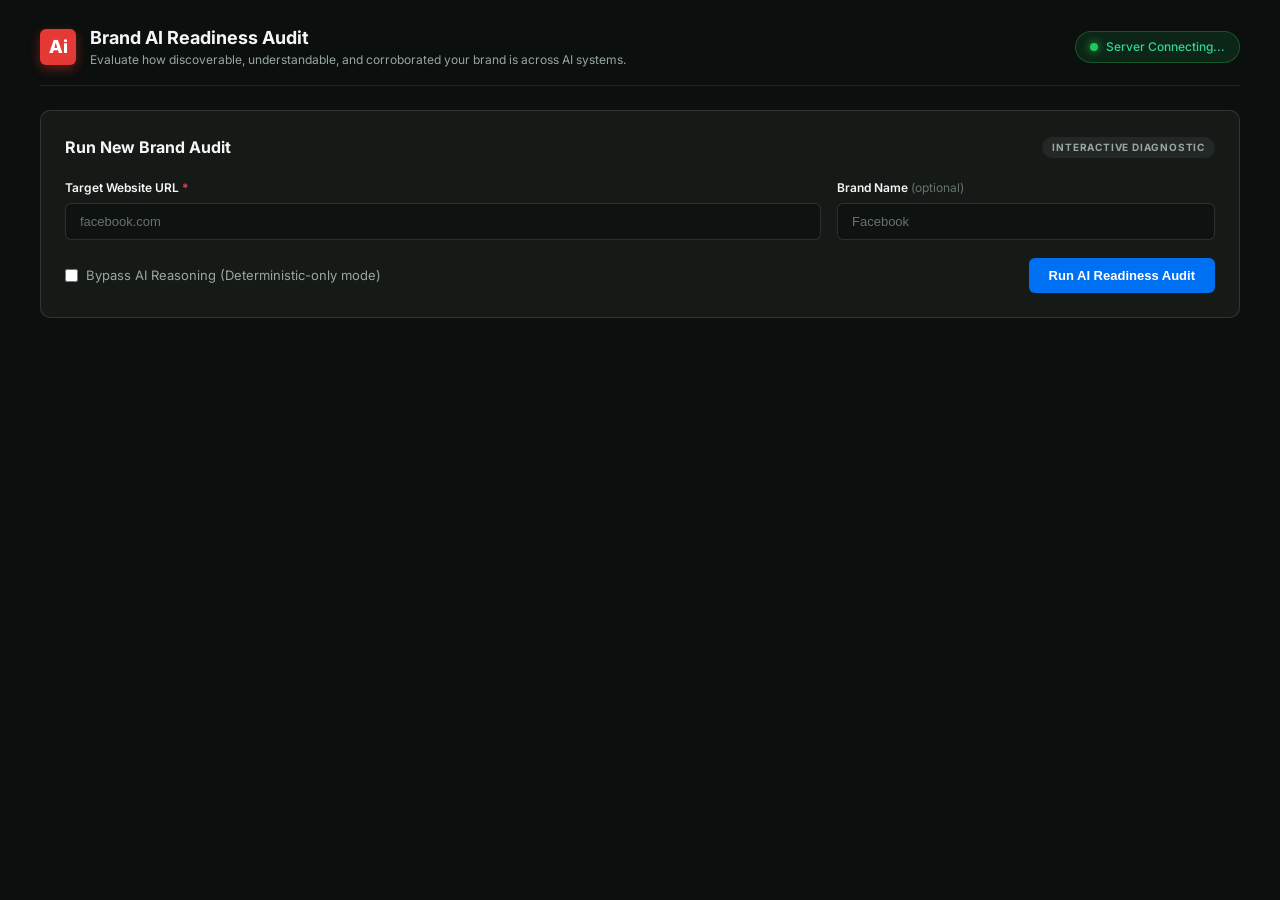
==== web/index.html @ ff00469b "feat: complete brand-ai-readiness marketplace, telemetry truthfulness, and UI restoration" ====
<!DOCTYPE html>
<html lang="en">
<head>
    <meta charset="UTF-8">
    <meta name="viewport" content="width=device-width, initial-scale=1.0">
    <title>Brand AI Readiness Audit</title>
    <meta name="description" content="Brand AI Readiness Audit — Evaluate how discoverable, understandable, and corroborated your brand is across AI systems.">
    <link rel="preconnect" href="https://fonts.googleapis.com">
    <link rel="preconnect" href="https://fonts.gstatic.com" crossorigin>
    <link href="https://fonts.googleapis.com/css2?family=Inter:wght@400;500;600;700;800&family=JetBrains+Mono:wght@400;500;600&display=swap" rel="stylesheet">
    <link rel="stylesheet" href="styles.css">
</head>
<body>
    <div class="app-container">
        <!-- TOP HEADER BAR -->
        <header class="app-header">
            <div class="header-brand">
                <div class="brand-logo-icon">Ai</div>
                <div class="brand-title-group">
                    <h1 class="brand-title">Brand AI Readiness Audit</h1>
                    <p class="brand-subtitle">Evaluate how discoverable, understandable, and corroborated your brand is across AI systems.</p>
                </div>
            </div>
            <div class="header-status">
                <div id="system-status-pill" class="status-pill status-loading">
                    <span class="status-dot"></span> System Operational (Playwright Ready • Gemini 3.6-flash Ready)
                </div>
            </div>
        </header>

        <!-- MAIN CONTAINER -->
        <main class="main-content">
            <!-- CARD 1: RUN NEW BRAND AUDIT FORM -->
            <section class="card form-card">
                <div class="card-header">
                    <h2 class="card-title">Run New Brand Audit</h2>
                    <span class="badge-tag">INTERACTIVE DIAGNOSTIC</span>
                </div>
                <form id="audit-form" onsubmit="event.preventDefault(); startAudit();">
                    <div class="form-row">
                        <div class="form-group flex-2">
                            <label for="url-input" class="form-label">Target Website URL <span class="required">*</span></label>
                            <input type="text" id="url-input" class="form-input" placeholder="facebook.com" required autocomplete="off">
                        </div>
                        <div class="form-group flex-1">
                            <label for="brand-input" class="form-label">Brand Name <span class="optional">(optional)</span></label>
                            <input type="text" id="brand-input" class="form-input" placeholder="Facebook" autocomplete="off">
                        </div>
                    </div>
                    <div class="form-footer">
                        <label class="checkbox-label">
                            <input type="checkbox" id="no-llm-checkbox">
                            <span>Bypass AI Reasoning (Deterministic-only mode)</span>
                        </label>
                        <button type="submit" id="submit-btn" class="btn btn-primary">
                            <span id="btn-text">Run AI Readiness Audit</span>
                            <span id="btn-spinner" class="spinner hidden"></span>
                        </button>
                    </div>
                </form>
            </section>

            <!-- LOADING OVERLAY / PROGRESS SECTION -->
            <div id="progress-section" class="card progress-card hidden">
                <div class="progress-header">
                    <div class="progress-title-group">
                        <span class="pulse-dot"></span>
                        <h3>Auditing Target Website...</h3>
                    </div>
                    <p id="exec-current-status" class="progress-status-text">Initializing audit pipeline...</p>
                </div>
                <ul class="progress-stages-list">
                    <li id="stage-1" class="stage-item waiting"><span class="stage-icon">○</span> 1. Fast HTTP Acquisition & Response Metrics</li>
                    <li id="stage-2" class="stage-item waiting"><span class="stage-icon">○</span> 2. Technical Crawler Access & SSL Certificate Verification</li>
                    <li id="stage-3" class="stage-item waiting"><span class="stage-icon">○</span> 3. Schema.org JSON-LD & Semantic Structure Extraction</li>
                    <li id="stage-4" class="stage-item waiting"><span class="stage-icon">○</span> 4. Headless Browser Crawling & Rendered DOM Comparison</li>
                    <li id="stage-5" class="stage-item waiting"><span class="stage-icon">○</span> 5. Knowledge Graph & Wikidata/Wikipedia Entity Resolution</li>
                    <li id="stage-6" class="stage-item waiting"><span class="stage-icon">○</span> 6. On-Page Text Density & Preview Card Engagement Audit</li>
                    <li id="stage-7" class="stage-item waiting"><span class="stage-icon">○</span> 7. Gemini Multi-Skill AI Reasoning & Guardrails Engine</li>
                    <li id="stage-8" class="stage-item waiting"><span class="stage-icon">○</span> 8. Deterministic Readiness Score Computation</li>
                </ul>
            </div>

            <!-- RESULTS SECTION -->
            <div id="results-section" class="results-wrapper hidden">
                <!-- CARD 2: SCORECARD -->
                <section class="card scorecard-card">
                    <div class="scorecard-layout">
                        <div class="gauge-container">
                            <svg class="score-ring" viewBox="0 0 120 120">
                                <circle class="ring-bg" cx="60" cy="60" r="52"></circle>
                                <circle id="score-ring-fill" class="ring-fill" cx="60" cy="60" r="52" stroke-dasharray="326.7" stroke-dashoffset="326.7"></circle>
                            </svg>
                            <div class="score-number-box">
                                <span id="score-value" class="score-val">0</span>
                                <span class="score-max">/100</span>
                            </div>
                        </div>

                        <div class="scorecard-details">
                            <div class="scorecard-title-row">
                                <h2 id="res-brand-name" class="scorecard-brand-title">Brand AI Readiness Scorecard</h2>
                                <span id="res-readiness-badge" class="badge-status">Checking...</span>
                            </div>
                            <p class="target-domain-row">Target Domain: <a id="res-target-url" href="#" target="_blank" class="target-link">facebook.com</a></p>
                            <p class="scorecard-desc">This score reflects how effectively Generative Search engines (SearchGPT, Perplexity, Google SGE) and RAG vector pipelines can index, understand, and corroborate your brand's digital identity.</p>
                            <div class="severity-counts-row">
                                <span class="sev-badge sev-critical"><strong id="count-critical">0</strong> Critical</span>
                                <span class="sev-badge sev-high"><strong id="count-high">0</strong> High</span>
                                <span class="sev-badge sev-medium"><strong id="count-medium">0</strong> Medium</span>
                                <span class="sev-badge sev-low"><strong id="count-low">0</strong> Low</span>
                            </div>
                        </div>
                    </div>
                </section>

                <!-- CARD 3: AI REASONING BANNER -->
                <div id="ai-reasoning-banner" class="banner-card banner-ai">
                    <div class="banner-icon">🤖</div>
                    <div class="banner-content">
                        <h4 id="banner-ai-title">AI Multi-Skill Reasoning Applied</h4>
                        <p id="banner-ai-sub">gemini (gemini-3.6-flash) reasoning active. Cross-skill findings validated with confidence calibration.</p>
                    </div>
                </div>

                <!-- CARD 4: AUDIT EVIDENCE PIPELINE GRID -->
                <section class="evidence-pipeline-section">
                    <h3 class="section-title">How We Know (Audit Evidence Pipeline)</h3>
                    <div id="evidence-pipeline-grid" class="pipeline-grid">
                        <div id="node-1" class="pipe-node pipe-ok">
                            <span class="node-icon">✓</span> <span class="node-text">Live Website Fetched</span>
                        </div>
                        <div id="node-2" class="pipe-node pipe-ok">
                            <span class="node-icon">✓</span> <span class="node-text">Robots.txt Inspected</span>
                        </div>
                        <div id="node-3" class="pipe-node pipe-unavail">
                            <span class="node-icon">⚠️</span> <span class="node-text">Sitemap Discovered & Parsed (Unavailable)</span>
                        </div>
                        <div id="node-4" class="pipe-node pipe-ok">
                            <span class="node-icon">✓</span> <span class="node-text">Server HTML Inspected</span>
                        </div>
                        <div id="node-5" class="pipe-node pipe-unavail">
                            <span class="node-icon">⚠️</span> <span class="node-text">JS-Rendered DOM Inspected (Unavailable)</span>
                        </div>
                        <div id="node-6" class="pipe-node pipe-ok">
                            <span class="node-icon">✓</span> <span class="node-text">Schema.org & Metadata Extracted</span>
                        </div>
                        <div id="node-7" class="pipe-node pipe-ok">
                            <span class="node-icon">✓</span> <span class="node-text">Wikidata & Wikipedia Corroborated</span>
                        </div>
                    </div>
                </section>

                <!-- CARD 5: SKILL CATEGORY SCORES -->
                <section class="skill-category-section">
                    <h3 class="section-title">Skill Category Scores</h3>
                    <div class="skills-grid">
                        <div class="skill-card">
                            <div class="skill-card-top">
                                <span class="skill-title">Crawl & Render</span>
                                <span class="skill-score-val"><strong id="dim-score-crawl">0</strong>/100</span>
                            </div>
                            <div class="skill-progress-bar">
                                <div id="bar-fill-crawl" class="skill-progress-fill" style="width: 0%;"></div>
                            </div>
                            <p class="skill-desc">Robots directives, AI bot access, SSL validity, and Playwright DOM hydration.</p>
                        </div>

                        <div class="skill-card">
                            <div class="skill-card-top">
                                <span class="skill-title">Semantic Readiness</span>
                                <span class="skill-score-val"><strong id="dim-score-semantic">0</strong>/100</span>
                            </div>
                            <div class="skill-progress-bar">
                                <div id="bar-fill-semantic" class="skill-progress-fill" style="width: 0%;"></div>
                            </div>
                            <p class="skill-desc">Schema.org JSON-LD definitions, heading tags, and semantic context chunkability.</p>
                        </div>

                        <div class="skill-card">
                            <div class="skill-card-top">
                                <span class="skill-title">Freshness & Corroboration</span>
                                <span class="skill-score-val"><strong id="dim-score-corroboration">0</strong>/100</span>
                            </div>
                            <div class="skill-progress-bar">
                                <div id="bar-fill-corroboration" class="skill-progress-fill" style="width: 0%;"></div>
                            </div>
                            <p class="skill-desc">Wikidata/Wikipedia entity resolution, sameAs link signals, and fact alignment.</p>
                        </div>

                        <div class="skill-card">
                            <div class="skill-card-top">
                                <span class="skill-title">Engagement Audit</span>
                                <span class="skill-score-val"><strong id="dim-score-engagement">0</strong>/100</span>
                            </div>
                            <div class="skill-progress-bar">
                                <div id="bar-fill-engagement" class="skill-progress-fill" style="width: 0%;"></div>
                            </div>
                            <p class="skill-desc">On-page text-to-code density, hero value proposition, and meta description previews.</p>
                        </div>
                    </div>
                </section>

                <!-- CARD 6: DIAGNOSTIC FINDINGS & REMEDIATION ROADMAP -->
                <section class="card findings-card">
                    <div class="findings-header">
                        <h3 class="findings-title">Diagnostic Findings & Remediation Roadmap</h3>
                        <div class="findings-controls">
                            <div class="tabs-group">
                                <button class="tab-btn active" onclick="filterSkill('all', this)">All Skills</button>
                                <button class="tab-btn" onclick="filterSkill('crawl-render-audit', this)">Crawl & Render</button>
                                <button class="tab-btn" onclick="filterSkill('semantic-readiness', this)">Semantics</button>
                                <button class="tab-btn" onclick="filterSkill('freshness-corroboration', this)">Corroboration</button>
                                <button class="tab-btn" onclick="filterSkill('engagement-audit', this)">Engagement</button>
                            </div>
                            <select id="severity-filter" class="select-input" onchange="filterSeverity(this.value)">
                                <option value="all">All Severities</option>
                                <option value="critical">Critical Only</option>
                                <option value="high">High Only</option>
                                <option value="medium">Medium Only</option>
                                <option value="low">Low Only</option>
                            </select>
                            <button id="export-json-btn" class="btn btn-secondary btn-sm">Export Report (JSON)</button>
                        </div>
                    </div>

                    <div id="findings-list-container" class="findings-list">
                        <!-- Dynamically filled by app.js -->
                    </div>
                </section>
            </div>
        </main>
    </div>

    <script src="app.js"></script>
</body>
</html>
---- web/styles.css ----
/* ==========================================================================
   BRAND AI READINESS AUDIT — ORIGINAL 1ST UI STYLES
   Exact design matching original hackathon dashboard screenshots
   ========================================================================== */

:root {
    --bg-main: #0B0F0D;
    --bg-card: #151A17;
    --bg-input: #0E1210;
    --bg-elevated: #1B221E;
    
    --text-primary: #F5F7F6;
    --text-secondary: #9AA7A0;
    --text-muted: #66736C;
    
    --accent-blue: #0070F3;
    --accent-green: #22C55E;
    --accent-emerald: #10B981;
    --accent-amber: #F59E0B;
    --accent-red: #EF4444;
    
    --border-card: rgba(255, 255, 255, 0.12);
    --border-subtle: rgba(255, 255, 255, 0.08);
    --border-green: rgba(34, 197, 94, 0.3);
    --border-amber: rgba(245, 158, 11, 0.4);
    --border-blue: rgba(0, 112, 243, 0.4);
    
    --font-inter: 'Inter', -apple-system, BlinkMacSystemFont, sans-serif;
    --font-mono: 'JetBrains Mono', monospace;
    
    --radius-sm: 6px;
    --radius-md: 10px;
    --radius-lg: 16px;
    --radius-full: 9999px;
}

* {
    box-sizing: border-box;
    margin: 0;
    padding: 0;
}

html, body {
    width: 100%;
    min-height: 100vh;
    background-color: var(--bg-main);
    color: var(--text-primary);
    font-family: var(--font-inter);
    font-size: 14px;
    line-height: 1.5;
    -webkit-font-smoothing: antialiased;
}

.app-container {
    max-width: 1240px;
    margin: 0 auto;
    padding: 24px 20px 60px 20px;
}

/* TOP HEADER BAR */
.app-header {
    display: flex;
    align-items: center;
    justify-content: space-between;
    margin-bottom: 24px;
    padding-bottom: 16px;
    border-bottom: 1px solid var(--border-subtle);
}

.header-brand {
    display: flex;
    align-items: center;
    gap: 14px;
}

.brand-logo-icon {
    width: 36px;
    height: 36px;
    background: #E53935;
    color: #FFFFFF;
    font-weight: 800;
    font-size: 18px;
    border-radius: var(--radius-sm);
    display: flex;
    align-items: center;
    justify-content: center;
    box-shadow: 0 4px 12px rgba(229, 57, 53, 0.4);
}

.brand-title {
    font-size: 18px;
    font-weight: 700;
    color: var(--text-primary);
}

.brand-subtitle {
    font-size: 12px;
    color: var(--text-secondary);
}

.status-pill {
    display: inline-flex;
    align-items: center;
    gap: 8px;
    padding: 6px 14px;
    background: rgba(34, 197, 94, 0.12);
    border: 1px solid var(--border-green);
    border-radius: var(--radius-full);
    font-size: 12px;
    color: #34D399;
    font-weight: 500;
}

.status-dot {
    width: 8px;
    height: 8px;
    border-radius: 50%;
    background-color: var(--accent-green);
    box-shadow: 0 0 8px var(--accent-green);
}

/* CARDS COMMON STYLING */
.card {
    background: var(--bg-card);
    border: 1px solid var(--border-card);
    border-radius: var(--radius-md);
    padding: 24px;
    margin-bottom: 24px;
}

.card-header {
    display: flex;
    align-items: center;
    justify-content: space-between;
    margin-bottom: 20px;
}

.card-title {
    font-size: 16px;
    font-weight: 700;
    color: var(--text-primary);
}

.badge-tag {
    font-size: 10px;
    font-weight: 700;
    letter-spacing: 0.08em;
    padding: 3px 10px;
    border-radius: var(--radius-full);
    background: rgba(255, 255, 255, 0.06);
    color: var(--text-secondary);
}

/* FORM CARD */
.form-row {
    display: flex;
    gap: 16px;
    margin-bottom: 18px;
}

.flex-2 { flex: 2; }
.flex-1 { flex: 1; }

.form-group {
    display: flex;
    flex-direction: column;
    gap: 6px;
}

.form-label {
    font-size: 12px;
    font-weight: 600;
    color: var(--text-primary);
}

.required { color: var(--accent-red); }
.optional { color: var(--text-muted); font-weight: 400; }

.form-input {
    background: var(--bg-input);
    border: 1px solid var(--border-card);
    border-radius: var(--radius-sm);
    padding: 10px 14px;
    color: var(--text-primary);
    font-size: 13px;
    outline: none;
    transition: border-color 0.2s;
}

.form-input:focus {
    border-color: var(--accent-blue);
}

.form-input::placeholder {
    color: var(--text-muted);
}

.form-footer {
    display: flex;
    align-items: center;
    justify-content: space-between;
}

.checkbox-label {
    display: flex;
    align-items: center;
    gap: 8px;
    font-size: 13px;
    color: var(--text-secondary);
    cursor: pointer;
}

.checkbox-label input {
    accent-color: var(--accent-blue);
}

.btn {
    padding: 10px 20px;
    border-radius: var(--radius-sm);
    font-size: 13px;
    font-weight: 700;
    cursor: pointer;
    border: none;
    transition: all 0.2s;
}

.btn-primary {
    background: var(--accent-blue);
    color: #FFFFFF;
}

.btn-primary:hover {
    background: #0060DF;
    box-shadow: 0 0 16px rgba(0, 112, 243, 0.4);
}

.btn-secondary {
    background: rgba(255, 255, 255, 0.06);
    border: 1px solid var(--border-card);
    color: var(--text-primary);
}

.btn-secondary:hover {
    background: rgba(255, 255, 255, 0.1);
}

.btn-sm {
    padding: 6px 14px;
    font-size: 12px;
}

/* SCORECARD CARD */
.scorecard-card {
    padding: 28px;
}

.scorecard-layout {
    display: flex;
    align-items: center;
    gap: 32px;
}

.gauge-container {
    position: relative;
    width: 110px;
    height: 110px;
    flex-shrink: 0;
}

.score-ring {
    width: 100%;
    height: 100%;
    transform: rotate(-90deg);
}

.ring-bg {
    fill: none;
    stroke: rgba(255, 255, 255, 0.08);
    stroke-width: 10;
}

.ring-fill {
    fill: none;
    stroke: var(--accent-amber);
    stroke-width: 10;
    stroke-linecap: round;
    transition: stroke-dashoffset 1s ease-in-out, stroke 0.3s;
}

.score-number-box {
    position: absolute;
    top: 50%;
    left: 50%;
    transform: translate(-50%, -50%);
    text-align: center;
}

.score-val {
    font-size: 32px;
    font-weight: 800;
    color: var(--text-primary);
    font-family: var(--font-mono);
}

.score-max {
    font-size: 11px;
    color: var(--text-muted);
}

.scorecard-details {
    flex: 1;
}

.scorecard-title-row {
    display: flex;
    align-items: center;
    gap: 14px;
    margin-bottom: 6px;
}

.scorecard-brand-title {
    font-size: 20px;
    font-weight: 700;
    color: var(--text-primary);
}

.badge-status {
    padding: 4px 12px;
    border-radius: var(--radius-full);
    font-size: 11px;
    font-weight: 700;
    letter-spacing: 0.05em;
    border: 1px solid transparent;
}

.badge-status.poor {
    background: rgba(245, 158, 11, 0.15);
    border-color: var(--accent-amber);
    color: #FBBF24;
}

.badge-status.excellent {
    background: rgba(16, 185, 129, 0.15);
    border-color: var(--accent-emerald);
    color: #34D399;
}

.target-domain-row {
    font-size: 13px;
    color: var(--text-secondary);
    margin-bottom: 10px;
}

.target-link {
    color: #38BDF8;
    text-decoration: none;
    font-weight: 600;
}

.scorecard-desc {
    font-size: 13px;
    color: var(--text-secondary);
    line-height: 1.5;
    margin-bottom: 16px;
}

.severity-counts-row {
    display: flex;
    gap: 10px;
}

.sev-badge {
    padding: 4px 12px;
    border-radius: var(--radius-sm);
    font-size: 12px;
    font-weight: 600;
}

.sev-critical { background: rgba(239, 68, 68, 0.15); color: #F87171; border: 1px solid rgba(239, 68, 68, 0.3); }
.sev-high { background: rgba(249, 115, 22, 0.15); color: #FB923C; border: 1px solid rgba(249, 115, 22, 0.3); }
.sev-medium { background: rgba(245, 158, 11, 0.15); color: #FBBF24; border: 1px solid rgba(245, 158, 11, 0.3); }
.sev-low { background: rgba(59, 130, 246, 0.15); color: #60A5FA; border: 1px solid rgba(59, 130, 246, 0.3); }

/* AI REASONING BANNER */
.banner-card {
    display: flex;
    align-items: center;
    gap: 16px;
    padding: 16px 20px;
    border-radius: var(--radius-md);
    margin-bottom: 24px;
}

.banner-ai {
    background: rgba(34, 197, 94, 0.08);
    border: 1px solid var(--border-green);
}

.banner-icon { font-size: 24px; }
.banner-content h4 { font-size: 14px; font-weight: 700; color: #34D399; margin-bottom: 2px; }
.banner-content p { font-size: 12px; color: var(--text-secondary); }

/* EVIDENCE PIPELINE GRID */
.evidence-pipeline-section {
    margin-bottom: 24px;
}

.section-title {
    font-size: 15px;
    font-weight: 700;
    color: var(--text-primary);
    margin-bottom: 14px;
}

.pipeline-grid {
    display: grid;
    grid-template-columns: repeat(4, 1fr);
    gap: 12px;
}

.pipe-node {
    display: flex;
    align-items: center;
    gap: 8px;
    padding: 12px 14px;
    border-radius: var(--radius-sm);
    font-size: 12px;
    font-weight: 600;
    border: 1px solid transparent;
}

.pipe-ok {
    background: rgba(34, 197, 94, 0.08);
    border-color: var(--border-green);
    color: #34D399;
}

.pipe-unavail {
    background: rgba(245, 158, 11, 0.08);
    border-color: var(--border-amber);
    color: #FBBF24;
}

.node-icon { font-weight: 700; }

/* SKILL CATEGORY SCORES GRID */
.skill-category-section {
    margin-bottom: 24px;
}

.skills-grid {
    display: grid;
    grid-template-columns: repeat(4, 1fr);
    gap: 16px;
}

.skill-card {
    background: var(--bg-card);
    border: 1px solid var(--border-card);
    border-radius: var(--radius-md);
    padding: 18px;
}

.skill-card-top {
    display: flex;
    align-items: center;
    justify-content: space-between;
    margin-bottom: 10px;
}

.skill-title {
    font-size: 14px;
    font-weight: 700;
    color: var(--text-primary);
}

.skill-score-val {
    font-size: 14px;
    color: var(--accent-blue);
    font-family: var(--font-mono);
}

.skill-progress-bar {
    height: 4px;
    background: rgba(255, 255, 255, 0.08);
    border-radius: var(--radius-full);
    overflow: hidden;
    margin-bottom: 12px;
}

.skill-progress-fill {
    height: 100%;
    background: var(--accent-blue);
    border-radius: var(--radius-full);
    transition: width 0.8s ease;
}

.skill-desc {
    font-size: 11px;
    color: var(--text-muted);
    line-height: 1.4;
}

/* FINDINGS ROADMAP CARD */
.findings-header {
    display: flex;
    align-items: center;
    justify-content: space-between;
    margin-bottom: 24px;
    padding-bottom: 16px;
    border-bottom: 1px solid var(--border-subtle);
}

.findings-title {
    font-size: 16px;
    font-weight: 700;
}

.findings-controls {
    display: flex;
    align-items: center;
    gap: 14px;
}

.tabs-group {
    display: flex;
    gap: 6px;
    background: var(--bg-input);
    padding: 3px;
    border-radius: var(--radius-sm);
    border: 1px solid var(--border-subtle);
}

.tab-btn {
    padding: 6px 14px;
    border: none;
    background: transparent;
    color: var(--text-secondary);
    font-size: 12px;
    font-weight: 600;
    border-radius: var(--radius-sm);
    cursor: pointer;
    transition: all 0.2s;
}

.tab-btn.active, .tab-btn:hover {
    background: rgba(255, 255, 255, 0.1);
    color: var(--text-primary);
}

.select-input {
    background: var(--bg-input);
    border: 1px solid var(--border-card);
    color: var(--text-primary);
    padding: 6px 12px;
    border-radius: var(--radius-sm);
    font-size: 12px;
    outline: none;
}

/* FINDING CARDS */
.findings-list {
    display: flex;
    flex-direction: column;
    gap: 16px;
}

.finding-card-item {
    background: var(--bg-input);
    border: 1px solid var(--border-card);
    border-radius: var(--radius-md);
    padding: 20px;
}

.finding-top-row {
    display: flex;
    align-items: center;
    justify-content: space-between;
    margin-bottom: 10px;
}

.finding-badge-group {
    display: flex;
    align-items: center;
    gap: 8px;
}

.badge-sev {
    padding: 2px 8px;
    border-radius: var(--radius-sm);
    font-size: 11px;
    font-weight: 700;
}

.badge-sev-critical { background: rgba(239, 68, 68, 0.2); color: #F87171; }
.badge-sev-high { background: rgba(249, 115, 22, 0.2); color: #FB923C; }
.badge-sev-medium { background: rgba(245, 158, 11, 0.2); color: #FBBF24; }
.badge-sev-low { background: rgba(59, 130, 246, 0.2); color: #60A5FA; }

.badge-priority {
    padding: 2px 8px;
    border-radius: var(--radius-sm);
    font-size: 11px;
    font-weight: 700;
    background: rgba(59, 130, 246, 0.2);
    color: #60A5FA;
}

.finding-title-text {
    font-size: 15px;
    font-weight: 700;
    color: var(--text-primary);
}

.finding-id-tag {
    font-family: var(--font-mono);
    font-size: 11px;
    color: var(--text-muted);
}

.finding-meta-line {
    font-size: 12px;
    color: var(--text-secondary);
    margin-bottom: 14px;
    display: flex;
    align-items: center;
    gap: 6px;
}

.pill-live {
    padding: 2px 8px;
    border-radius: var(--radius-full);
    font-size: 10px;
    font-weight: 700;
    background: rgba(34, 197, 94, 0.15);
    color: #34D399;
}

.evidence-box {
    background: #141816;
    border: 1px solid var(--border-subtle);
    border-radius: var(--radius-sm);
    padding: 12px 16px;
    font-size: 12px;
    color: var(--text-primary);
    font-family: var(--font-mono);
    margin-bottom: 14px;
    line-height: 1.5;
}

.dual-grid {
    display: grid;
    grid-template-columns: 1fr 1fr;
    gap: 16px;
    margin-bottom: 14px;
}

.grid-box-matters {
    background: rgba(245, 158, 11, 0.04);
    border: 1px solid var(--border-amber);
    border-radius: var(--radius-sm);
    padding: 12px 14px;
}

.grid-box-remediation {
    background: rgba(0, 112, 243, 0.04);
    border: 1px solid var(--border-blue);
    border-radius: var(--radius-sm);
    padding: 12px 14px;
}

.box-kicker {
    font-size: 10px;
    font-weight: 700;
    letter-spacing: 0.05em;
    margin-bottom: 4px;
    display: block;
}

.grid-box-matters .box-kicker { color: #FBBF24; }
.grid-box-remediation .box-kicker { color: #60A5FA; }

.grid-box-matters p, .grid-box-remediation p {
    font-size: 12px;
    color: var(--text-secondary);
    line-height: 1.5;
}

.implementation-guide-box {
    background: rgba(0, 112, 243, 0.04);
    border: 1px solid var(--border-blue);
    border-radius: var(--radius-sm);
    padding: 12px 14px;
}

.implementation-guide-box .box-kicker { color: #60A5FA; }

.affected-url-link {
    color: #38BDF8;
    text-decoration: none;
}

/* PROGRESS CARD / SPINNER */
.progress-card {
    text-align: center;
    padding: 40px;
}

.progress-header {
    margin-bottom: 24px;
}

.progress-title-group {
    display: flex;
    align-items: center;
    justify-content: center;
    gap: 10px;
    margin-bottom: 8px;
}

.pulse-dot {
    width: 10px;
    height: 10px;
    border-radius: 50%;
    background: var(--accent-green);
    box-shadow: 0 0 12px var(--accent-green);
    animation: pulse 1.5s infinite alternate;
}

@keyframes pulse {
    from { opacity: 0.4; }
    to { opacity: 1; }
}

.progress-status-text {
    font-size: 13px;
    color: #34D399;
}

.progress-stages-list {
    list-style: none;
    max-width: 500px;
    margin: 0 auto;
    display: flex;
    flex-direction: column;
    gap: 8px;
    text-align: left;
}

.stage-item {
    font-size: 12px;
    padding: 8px 12px;
    border-radius: var(--radius-sm);
    background: rgba(255, 255, 255, 0.02);
    border: 1px solid var(--border-subtle);
    color: var(--text-muted);
}

.stage-item.running {
    background: rgba(34, 197, 94, 0.1);
    border-color: var(--border-green);
    color: #34D399;
    font-weight: 600;
}

.stage-item.complete {
    background: rgba(255, 255, 255, 0.04);
    color: var(--text-primary);
}

.spinner {
    width: 14px;
    height: 14px;
    border: 2px solid rgba(255, 255, 255, 0.3);
    border-top-color: #FFFFFF;
    border-radius: 50%;
    animation: spin 0.8s linear infinite;
    display: inline-block;
}

@keyframes spin {
    to { transform: rotate(360deg); }
}

.hidden { display: none !important; }
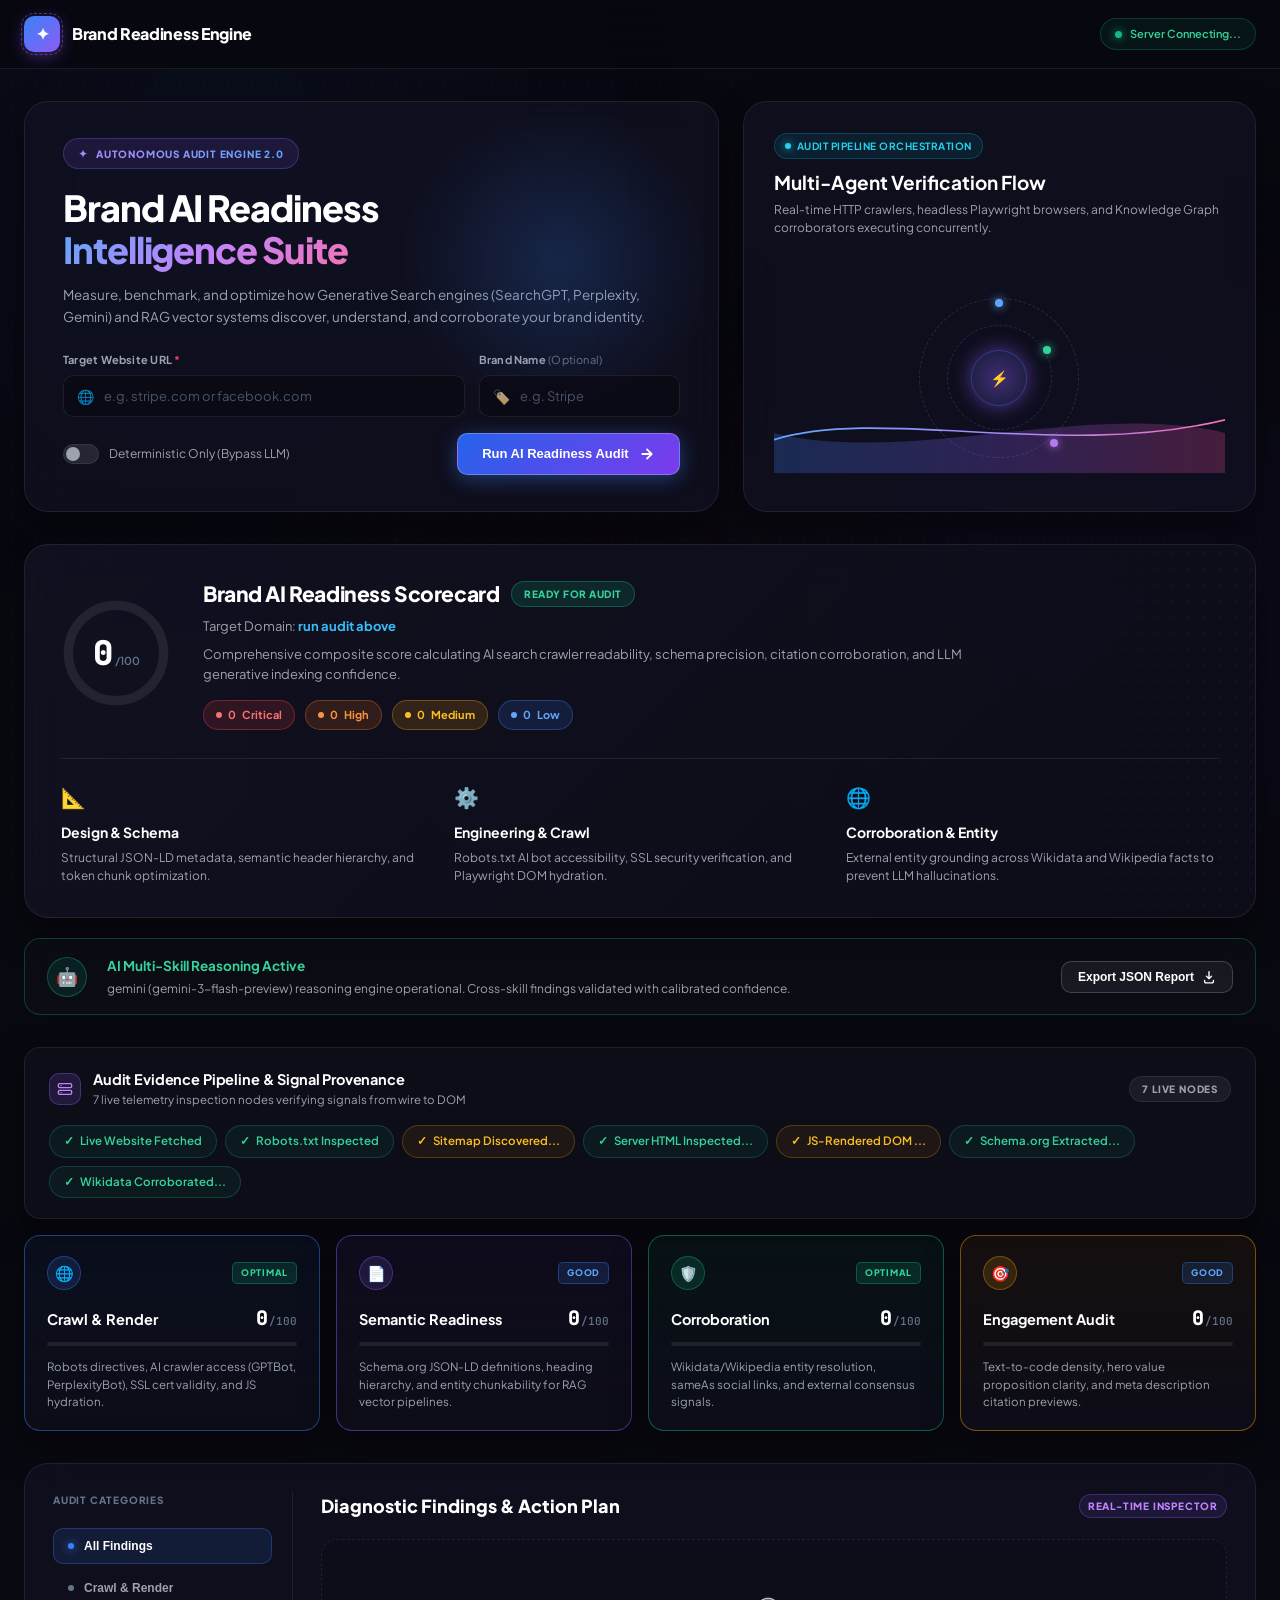
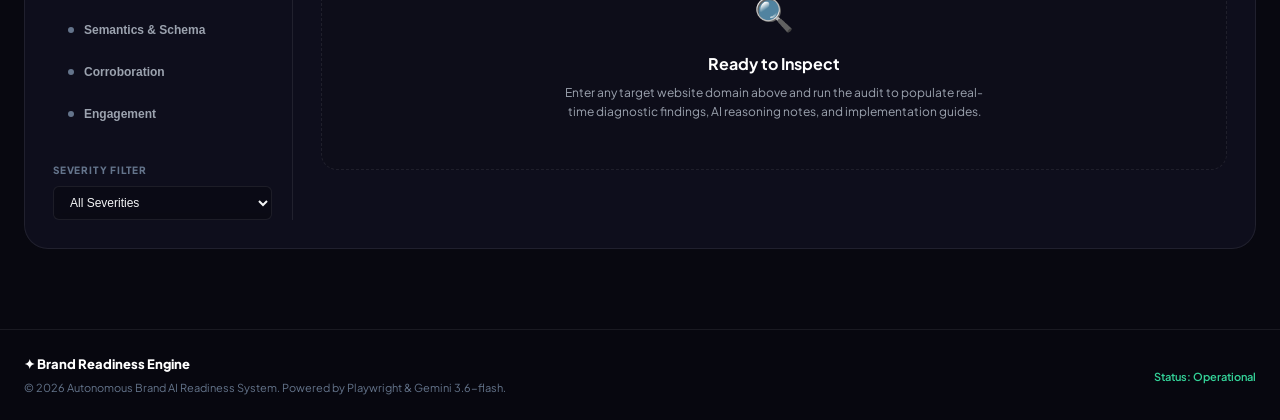
==== commit 5aff1bb6: "New Project Setup" ====
--- a/web/index.html
+++ b/web/index.html
@@ -3,130 +3,291 @@
 <head>
     <meta charset="UTF-8">
     <meta name="viewport" content="width=device-width, initial-scale=1.0">
-    <title>Brand AI Readiness Audit</title>
-    <meta name="description" content="Brand AI Readiness Audit — Evaluate how discoverable, understandable, and corroborated your brand is across AI systems.">
+    <title>Brand AI Readiness Audit — Autonomous Intelligence & Diagnostic Suite</title>
+    <meta name="description" content="Evaluate how discoverable, understandable, and corroborated your brand is across generative AI systems, SearchGPT, Perplexity, and LLMs.">
     <link rel="preconnect" href="https://fonts.googleapis.com">
     <link rel="preconnect" href="https://fonts.gstatic.com" crossorigin>
-    <link href="https://fonts.googleapis.com/css2?family=Inter:wght@400;500;600;700;800&family=JetBrains+Mono:wght@400;500;600&display=swap" rel="stylesheet">
+    <link href="https://fonts.googleapis.com/css2?family=Plus+Jakarta+Sans:wght@300;400;500;600;700;800&family=JetBrains+Mono:wght@400;500;600;700&display=swap" rel="stylesheet">
     <link rel="stylesheet" href="styles.css">
 </head>
 <body>
-    <div class="app-container">
-        <!-- TOP HEADER BAR -->
-        <header class="app-header">
-            <div class="header-brand">
-                <div class="brand-logo-icon">Ai</div>
-                <div class="brand-title-group">
-                    <h1 class="brand-title">Brand AI Readiness Audit</h1>
-                    <p class="brand-subtitle">Evaluate how discoverable, understandable, and corroborated your brand is across AI systems.</p>
-                </div>
-            </div>
-            <div class="header-status">
-                <div id="system-status-pill" class="status-pill status-loading">
-                    <span class="status-dot"></span> System Operational (Playwright Ready • Gemini 3.6-flash Ready)
+    <!-- Background Ambient Glow & Mesh Elements -->
+    <div class="glow-bg-mesh">
+        <div class="radial-glow glow-1"></div>
+        <div class="radial-glow glow-2"></div>
+        <div class="radial-glow glow-3"></div>
+        <div class="noise-overlay"></div>
+    </div>
+
+    <div class="app-layout">
+        <!-- 1. GLOBAL HEADER NAVIGATION (TOP BAR WITH BRAND & STATUS ONLY) -->
+        <header class="global-navbar">
+            <div class="nav-container">
+                <div class="nav-brand">
+                    <div class="brand-logo-mark">
+                        <span class="logo-symbol">✦</span>
+                        <div class="logo-ring"></div>
+                    </div>
+                    <div class="brand-info">
+                        <span class="brand-text">Brand Readiness Engine</span>
+                    </div>
+                </div>
+
+                <div class="nav-actions">
+                    <div id="system-status-pill" class="system-status-chip">
+                        <span class="status-pulse-dot"></span>
+                        <span class="status-chip-label">Systems Online (Playwright • Gemini 3.6-flash)</span>
+                    </div>
                 </div>
             </div>
         </header>
 
-        <!-- MAIN CONTAINER -->
-        <main class="main-content">
-            <!-- CARD 1: RUN NEW BRAND AUDIT FORM -->
-            <section class="card form-card">
-                <div class="card-header">
-                    <h2 class="card-title">Run New Brand Audit</h2>
-                    <span class="badge-tag">INTERACTIVE DIAGNOSTIC</span>
-                </div>
-                <form id="audit-form" onsubmit="event.preventDefault(); startAudit();">
-                    <div class="form-row">
-                        <div class="form-group flex-2">
-                            <label for="url-input" class="form-label">Target Website URL <span class="required">*</span></label>
-                            <input type="text" id="url-input" class="form-input" placeholder="facebook.com" required autocomplete="off">
-                        </div>
-                        <div class="form-group flex-1">
-                            <label for="brand-input" class="form-label">Brand Name <span class="optional">(optional)</span></label>
-                            <input type="text" id="brand-input" class="form-input" placeholder="Facebook" autocomplete="off">
-                        </div>
-                    </div>
-                    <div class="form-footer">
-                        <label class="checkbox-label">
-                            <input type="checkbox" id="no-llm-checkbox">
-                            <span>Bypass AI Reasoning (Deterministic-only mode)</span>
-                        </label>
-                        <button type="submit" id="submit-btn" class="btn btn-primary">
-                            <span id="btn-text">Run AI Readiness Audit</span>
-                            <span id="btn-spinner" class="spinner hidden"></span>
+        <!-- MAIN DASHBOARD CONTAINER -->
+        <main class="main-viewport">
+            
+            <!-- ==========================================
+                 SECTION 1: HERO & AUDIT ENGINE INPUT DASHBOARD
+                 ========================================== -->
+            <section class="grid-row row-hero-process">
+                <!-- HERO - LEFT: AUDIT FORM CARD -->
+                <div class="hero-left-card glass-panel" id="hero-form">
+                    <div class="card-mesh-flare"></div>
+                    
+                    <div class="eyebrow-pill">
+                        <span class="eyebrow-star">✦</span>
+                        <span class="eyebrow-text">AUTONOMOUS AUDIT ENGINE 2.0</span>
+                    </div>
+
+                    <h1 class="hero-headline">
+                        Brand AI Readiness <br>
+                        <span class="gradient-text">Intelligence Suite</span>
+                    </h1>
+
+                    <p class="hero-description">
+                        Measure, benchmark, and optimize how Generative Search engines (SearchGPT, Perplexity, Gemini) and RAG vector systems discover, understand, and corroborate your brand identity.
+                    </p>
+
+                    <!-- Embedded Audit Form -->
+                    <form id="audit-form" class="hero-audit-form" onsubmit="event.preventDefault(); startAudit();">
+                        <div class="form-inputs-group">
+                            <div class="input-floating-field flex-2">
+                                <label for="url-input" class="field-label">Target Website URL <span class="req">*</span></label>
+                                <div class="input-with-icon">
+                                    <span class="input-icon">🌐</span>
+                                    <input type="text" id="url-input" class="glass-input" placeholder="e.g. stripe.com or facebook.com" required autocomplete="off">
+                                </div>
+                            </div>
+                            <div class="input-floating-field flex-1">
+                                <label for="brand-input" class="field-label">Brand Name <span class="opt">(Optional)</span></label>
+                                <div class="input-with-icon">
+                                    <span class="input-icon">🏷️</span>
+                                    <input type="text" id="brand-input" class="glass-input" placeholder="e.g. Stripe" autocomplete="off">
+                                </div>
+                            </div>
+                        </div>
+
+                        <div class="form-actions-bar">
+                            <label class="switch-toggle-label">
+                                <input type="checkbox" id="no-llm-checkbox" class="switch-checkbox">
+                                <span class="switch-slider"></span>
+                                <span class="switch-text">Deterministic Only (Bypass LLM)</span>
+                            </label>
+                            
+                            <button type="submit" id="submit-btn" class="btn-neon-glow">
+                                <span id="btn-text">Run AI Readiness Audit</span>
+                                <span id="btn-spinner" class="spinner-neon hidden"></span>
+                                <svg class="neon-arrow" width="16" height="16" viewBox="0 0 16 16" fill="none">
+                                    <path d="M3.333 8h9.334M8 3.333L12.667 8 8 12.667" stroke="currentColor" stroke-width="1.8" stroke-linecap="round" stroke-linejoin="round"/>
+                                </svg>
+                            </button>
+                        </div>
+                    </form>
+                </div>
+
+                <!-- HERO - RIGHT: MULTI-AGENT ORBITAL VERIFICATION FLOW & DYNAMIC PROGRESS -->
+                <div class="hero-process-card glass-panel" id="pipeline">
+                    <div class="process-card-header">
+                        <div class="eyebrow-pill-cyan">
+                            <span class="eyebrow-dot"></span>
+                            <span>AUDIT PIPELINE ORCHESTRATION</span>
+                        </div>
+                        <h2 class="process-title">Multi-Agent Verification Flow</h2>
+                        <p class="process-subtitle">Real-time HTTP crawlers, headless Playwright browsers, and Knowledge Graph corroborators executing concurrently.</p>
+                    </div>
+
+                    <!-- Visual Process Wave / Orbital Graphic Display -->
+                    <div class="process-orbital-container">
+                        <div class="orbital-rings">
+                            <div class="orbit orbit-outer">
+                                <span class="orbit-node node-a"></span>
+                                <span class="orbit-node node-b"></span>
+                            </div>
+                            <div class="orbit orbit-middle">
+                                <span class="orbit-node node-c"></span>
+                            </div>
+                            <div class="orbit orbit-inner">
+                                <div class="core-pulsar">
+                                    <span class="core-symbol">⚡</span>
+                                </div>
+                            </div>
+                        </div>
+
+                        <!-- Fluid Wave Vector Graphic -->
+                        <div class="wave-vector-container">
+                            <svg class="fluid-wave-svg" viewBox="0 0 500 120" fill="none" preserveAspectRatio="none">
+                                <path class="wave-path-1" d="M0,60 C150,110 350,10 500,60 L500,120 L0,120 Z" fill="url(#waveGrad1)" opacity="0.25"/>
+                                <path class="wave-path-2" d="M0,70 C120,20 320,100 500,40" stroke="url(#waveGrad2)" stroke-width="2.5" stroke-linecap="round"/>
+                                <defs>
+                                    <linearGradient id="waveGrad1" x1="0" y1="0" x2="1" y2="0">
+                                        <stop offset="0%" stop-color="#3B82F6"/>
+                                        <stop offset="50%" stop-color="#8B5CF6"/>
+                                        <stop offset="100%" stop-color="#EC4899"/>
+                                    </linearGradient>
+                                    <linearGradient id="waveGrad2" x1="0" y1="0" x2="1" y2="0">
+                                        <stop offset="0%" stop-color="#60A5FA"/>
+                                        <stop offset="50%" stop-color="#A78BFA"/>
+                                        <stop offset="100%" stop-color="#F472B6"/>
+                                    </linearGradient>
+                                </defs>
+                            </svg>
+                        </div>
+                    </div>
+
+                    <!-- Dynamic Loading Overlay / Progress Stages -->
+                    <div id="progress-section" class="runtime-progress-box hidden">
+                        <div class="runtime-progress-header">
+                            <div class="pulse-indicator-ring">
+                                <span class="pulse-indicator-core"></span>
+                            </div>
+                            <div class="runtime-status-wrap">
+                                <span class="runtime-title">Auditing Target Domain...</span>
+                                <p id="exec-current-status" class="runtime-sub">Initializing verification pipeline...</p>
+                            </div>
+                        </div>
+
+                        <div class="stages-timeline-grid">
+                            <div id="stage-1" class="stage-step waiting"><span class="stage-icon">○</span> <span class="stage-text">1. HTTP Acquisition & Latency</span></div>
+                            <div id="stage-2" class="stage-step waiting"><span class="stage-icon">○</span> <span class="stage-text">2. Technical Robots & SSL Verification</span></div>
+                            <div id="stage-3" class="stage-step waiting"><span class="stage-icon">○</span> <span class="stage-text">3. Schema.org JSON-LD Extraction</span></div>
+                            <div id="stage-4" class="stage-step waiting"><span class="stage-icon">○</span> <span class="stage-text">4. Playwright Headless DOM Render</span></div>
+                            <div id="stage-5" class="stage-step waiting"><span class="stage-icon">○</span> <span class="stage-text">5. Wikidata & Wikipedia Entity Resolution</span></div>
+                            <div id="stage-6" class="stage-step waiting"><span class="stage-icon">○</span> <span class="stage-text">6. Text Density & Card Previews</span></div>
+                            <div id="stage-7" class="stage-step waiting"><span class="stage-icon">○</span> <span class="stage-text">7. Gemini Multi-Skill AI Reasoning</span></div>
+                            <div id="stage-8" class="stage-step waiting"><span class="stage-icon">○</span> <span class="stage-text">8. Deterministic Readiness Scoring</span></div>
+                        </div>
+                    </div>
+                </div>
+            </section>
+
+            <!-- ==========================================
+                 SECTION 2: SCORECARD GAUGE & AI REASONING BANNER
+                 ========================================== -->
+            <section class="grid-row row-scorecard-section" id="matrix">
+                <!-- SCORECARD & 3-SERVICE PILLARS (DARK GLASS CONTAINER) -->
+                <div class="light-contrast-container">
+                    <div class="dot-matrix-arc-bg"></div>
+                    <div class="light-card-content">
+                        <!-- Scorecard Gauge Layout -->
+                        <div class="scorecard-main-block">
+                            <div class="gauge-dial-wrap">
+                                <svg class="score-ring-svg" viewBox="0 0 120 120">
+                                    <circle class="ring-bg-track" cx="60" cy="60" r="52"></circle>
+                                    <circle id="score-ring-fill" class="ring-fill-glow" cx="60" cy="60" r="52" stroke-dasharray="326.7" stroke-dashoffset="326.7"></circle>
+                                </svg>
+                                <div class="gauge-number-center">
+                                    <span id="score-value" class="gauge-score-value">0</span>
+                                    <span class="gauge-score-label">/100</span>
+                                </div>
+                            </div>
+
+                            <div class="scorecard-text-block">
+                                <div class="scorecard-badge-line">
+                                    <h2 id="res-brand-name" class="scorecard-title">Brand AI Readiness Scorecard</h2>
+                                    <span id="res-readiness-badge" class="badge-readiness-status">READY FOR AUDIT</span>
+                                </div>
+                                <p class="scorecard-domain">Target Domain: <a id="res-target-url" href="#" target="_blank" class="domain-anchor">run audit above</a></p>
+                                <p class="scorecard-summary-desc">
+                                    Comprehensive composite score calculating AI search crawler readability, schema precision, citation corroboration, and LLM generative indexing confidence.
+                                </p>
+                                
+                                <div class="severity-pill-group">
+                                    <div class="sev-chip sev-crit"><span class="chip-circle"></span> <strong id="count-critical">0</strong> Critical</div>
+                                    <div class="sev-chip sev-high"><span class="chip-circle"></span> <strong id="count-high">0</strong> High</div>
+                                    <div class="sev-chip sev-med"><span class="chip-circle"></span> <strong id="count-medium">0</strong> Medium</div>
+                                    <div class="sev-chip sev-low"><span class="chip-circle"></span> <strong id="count-low">0</strong> Low</div>
+                                </div>
+                            </div>
+                        </div>
+
+                        <!-- 3 Service Columns Over Arc Visualization -->
+                        <div class="three-service-columns">
+                            <div class="service-col">
+                                <span class="service-icon-wrap">📐</span>
+                                <h4 class="service-col-title">Design & Schema</h4>
+                                <p class="service-col-text">Structural JSON-LD metadata, semantic header hierarchy, and token chunk optimization.</p>
+                            </div>
+                            <div class="service-col">
+                                <span class="service-icon-wrap">⚙️</span>
+                                <h4 class="service-col-title">Engineering & Crawl</h4>
+                                <p class="service-col-text">Robots.txt AI bot accessibility, SSL security verification, and Playwright DOM hydration.</p>
+                            </div>
+                            <div class="service-col">
+                                <span class="service-icon-wrap">🌐</span>
+                                <h4 class="service-col-title">Corroboration & Entity</h4>
+                                <p class="service-col-text">External entity grounding across Wikidata and Wikipedia facts to prevent LLM hallucinations.</p>
+                            </div>
+                        </div>
+                    </div>
+                </div>
+
+                <!-- AI REASONING TELEMETRY BANNER -->
+                <div id="ai-reasoning-banner" class="glass-telemetry-banner">
+                    <div class="telemetry-icon-orb">
+                        <span class="telemetry-spark">🤖</span>
+                    </div>
+                    <div class="telemetry-details">
+                        <h4 id="banner-ai-title" class="telemetry-headline">AI Multi-Skill Reasoning Active</h4>
+                        <p id="banner-ai-sub" class="telemetry-subline">gemini (gemini-3-flash-preview) reasoning engine operational. Cross-skill findings validated with calibrated confidence.</p>
+                    </div>
+                    <div class="telemetry-action">
+                        <button id="export-json-btn" class="btn-glass-action">
+                            <span>Export JSON Report</span>
+                            <svg width="14" height="14" viewBox="0 0 16 16" fill="none">
+                                <path d="M8 2v8m0 0l3-3m-3 3L5 7m8 5v1.333a1.333 1.333 0 01-1.333 1.334H4.333A1.333 1.333 0 013 13.333V12" stroke="currentColor" stroke-width="1.6" stroke-linecap="round" stroke-linejoin="round"/>
+                            </svg>
                         </button>
                     </div>
-                </form>
+                </div>
             </section>
 
-            <!-- LOADING OVERLAY / PROGRESS SECTION -->
-            <div id="progress-section" class="card progress-card hidden">
-                <div class="progress-header">
-                    <div class="progress-title-group">
-                        <span class="pulse-dot"></span>
-                        <h3>Auditing Target Website...</h3>
-                    </div>
-                    <p id="exec-current-status" class="progress-status-text">Initializing audit pipeline...</p>
-                </div>
-                <ul class="progress-stages-list">
-                    <li id="stage-1" class="stage-item waiting"><span class="stage-icon">○</span> 1. Fast HTTP Acquisition & Response Metrics</li>
-                    <li id="stage-2" class="stage-item waiting"><span class="stage-icon">○</span> 2. Technical Crawler Access & SSL Certificate Verification</li>
-                    <li id="stage-3" class="stage-item waiting"><span class="stage-icon">○</span> 3. Schema.org JSON-LD & Semantic Structure Extraction</li>
-                    <li id="stage-4" class="stage-item waiting"><span class="stage-icon">○</span> 4. Headless Browser Crawling & Rendered DOM Comparison</li>
-                    <li id="stage-5" class="stage-item waiting"><span class="stage-icon">○</span> 5. Knowledge Graph & Wikidata/Wikipedia Entity Resolution</li>
-                    <li id="stage-6" class="stage-item waiting"><span class="stage-icon">○</span> 6. On-Page Text Density & Preview Card Engagement Audit</li>
-                    <li id="stage-7" class="stage-item waiting"><span class="stage-icon">○</span> 7. Gemini Multi-Skill AI Reasoning & Guardrails Engine</li>
-                    <li id="stage-8" class="stage-item waiting"><span class="stage-icon">○</span> 8. Deterministic Readiness Score Computation</li>
-                </ul>
-            </div>
-
-            <!-- RESULTS SECTION -->
-            <div id="results-section" class="results-wrapper hidden">
-                <!-- CARD 2: SCORECARD -->
-                <section class="card scorecard-card">
-                    <div class="scorecard-layout">
-                        <div class="gauge-container">
-                            <svg class="score-ring" viewBox="0 0 120 120">
-                                <circle class="ring-bg" cx="60" cy="60" r="52"></circle>
-                                <circle id="score-ring-fill" class="ring-fill" cx="60" cy="60" r="52" stroke-dasharray="326.7" stroke-dashoffset="326.7"></circle>
-                            </svg>
-                            <div class="score-number-box">
-                                <span id="score-value" class="score-val">0</span>
-                                <span class="score-max">/100</span>
-                            </div>
-                        </div>
-
-                        <div class="scorecard-details">
-                            <div class="scorecard-title-row">
-                                <h2 id="res-brand-name" class="scorecard-brand-title">Brand AI Readiness Scorecard</h2>
-                                <span id="res-readiness-badge" class="badge-status">Checking...</span>
-                            </div>
-                            <p class="target-domain-row">Target Domain: <a id="res-target-url" href="#" target="_blank" class="target-link">facebook.com</a></p>
-                            <p class="scorecard-desc">This score reflects how effectively Generative Search engines (SearchGPT, Perplexity, Google SGE) and RAG vector pipelines can index, understand, and corroborate your brand's digital identity.</p>
-                            <div class="severity-counts-row">
-                                <span class="sev-badge sev-critical"><strong id="count-critical">0</strong> Critical</span>
-                                <span class="sev-badge sev-high"><strong id="count-high">0</strong> High</span>
-                                <span class="sev-badge sev-medium"><strong id="count-medium">0</strong> Medium</span>
-                                <span class="sev-badge sev-low"><strong id="count-low">0</strong> Low</span>
-                            </div>
-                        </div>
-                    </div>
-                </section>
-
-                <!-- CARD 3: AI REASONING BANNER -->
-                <div id="ai-reasoning-banner" class="banner-card banner-ai">
-                    <div class="banner-icon">🤖</div>
-                    <div class="banner-content">
-                        <h4 id="banner-ai-title">AI Multi-Skill Reasoning Applied</h4>
-                        <p id="banner-ai-sub">gemini (gemini-3.6-flash) reasoning active. Cross-skill findings validated with confidence calibration.</p>
-                    </div>
-                </div>
-
-                <!-- CARD 4: AUDIT EVIDENCE PIPELINE GRID -->
-                <section class="evidence-pipeline-section">
-                    <h3 class="section-title">How We Know (Audit Evidence Pipeline)</h3>
-                    <div id="evidence-pipeline-grid" class="pipeline-grid">
+            <!-- ==========================================
+                 SECTION 3: AUDIT EVIDENCE PIPELINE & CORE AI READINESS DIMENSIONS SCORE
+                 (EXACT DESIGN MATCHING REFERENCE IMAGE)
+                 ========================================== -->
+            <section class="grid-row row-dimensions-pipeline-suite">
+                
+                <!-- TOP WIDE CARD: AUDIT EVIDENCE PIPELINE & SIGNAL PROVENANCE -->
+                <div class="evidence-provenance-wide-card glass-panel">
+                    <div class="evidence-card-top-header">
+                        <div class="evidence-header-left">
+                            <div class="provenance-icon-badge">
+                                <svg width="16" height="16" viewBox="0 0 24 24" fill="none" stroke="currentColor" stroke-width="2" stroke-linecap="round" stroke-linejoin="round">
+                                    <rect x="2" y="4" width="20" height="6" rx="2"></rect>
+                                    <rect x="2" y="14" width="20" height="6" rx="2"></rect>
+                                    <line x1="6" y1="7" x2="6.01" y2="7"></line>
+                                    <line x1="6" y1="17" x2="6.01" y2="17"></line>
+                                </svg>
+                            </div>
+                            <div class="provenance-titles">
+                                <h3 class="provenance-main-title">Audit Evidence Pipeline & Signal Provenance</h3>
+                                <p class="provenance-sub-title">7 live telemetry inspection nodes verifying signals from wire to DOM</p>
+                            </div>
+                        </div>
+                        <span class="live-nodes-chip">7 LIVE NODES</span>
+                    </div>
+
+                    <!-- Horizontal Row of Telemetry Signal Pills -->
+                    <div id="evidence-pipeline-grid" class="provenance-pills-row">
                         <div id="node-1" class="pipe-node pipe-ok">
                             <span class="node-icon">✓</span> <span class="node-text">Live Website Fetched</span>
                         </div>
@@ -134,104 +295,197 @@
                             <span class="node-icon">✓</span> <span class="node-text">Robots.txt Inspected</span>
                         </div>
                         <div id="node-3" class="pipe-node pipe-unavail">
-                            <span class="node-icon">⚠️</span> <span class="node-text">Sitemap Discovered & Parsed (Unavailable)</span>
+                            <span class="node-icon">✓</span> <span class="node-text">Sitemap Discovered...</span>
                         </div>
                         <div id="node-4" class="pipe-node pipe-ok">
-                            <span class="node-icon">✓</span> <span class="node-text">Server HTML Inspected</span>
+                            <span class="node-icon">✓</span> <span class="node-text">Server HTML Inspected...</span>
                         </div>
                         <div id="node-5" class="pipe-node pipe-unavail">
-                            <span class="node-icon">⚠️</span> <span class="node-text">JS-Rendered DOM Inspected (Unavailable)</span>
+                            <span class="node-icon">✓</span> <span class="node-text">JS-Rendered DOM ...</span>
                         </div>
                         <div id="node-6" class="pipe-node pipe-ok">
-                            <span class="node-icon">✓</span> <span class="node-text">Schema.org & Metadata Extracted</span>
+                            <span class="node-icon">✓</span> <span class="node-text">Schema.org Extracted...</span>
                         </div>
                         <div id="node-7" class="pipe-node pipe-ok">
-                            <span class="node-icon">✓</span> <span class="node-text">Wikidata & Wikipedia Corroborated</span>
-                        </div>
-                    </div>
-                </section>
-
-                <!-- CARD 5: SKILL CATEGORY SCORES -->
-                <section class="skill-category-section">
-                    <h3 class="section-title">Skill Category Scores</h3>
-                    <div class="skills-grid">
-                        <div class="skill-card">
-                            <div class="skill-card-top">
-                                <span class="skill-title">Crawl & Render</span>
-                                <span class="skill-score-val"><strong id="dim-score-crawl">0</strong>/100</span>
-                            </div>
-                            <div class="skill-progress-bar">
-                                <div id="bar-fill-crawl" class="skill-progress-fill" style="width: 0%;"></div>
-                            </div>
-                            <p class="skill-desc">Robots directives, AI bot access, SSL validity, and Playwright DOM hydration.</p>
-                        </div>
-
-                        <div class="skill-card">
-                            <div class="skill-card-top">
-                                <span class="skill-title">Semantic Readiness</span>
-                                <span class="skill-score-val"><strong id="dim-score-semantic">0</strong>/100</span>
-                            </div>
-                            <div class="skill-progress-bar">
-                                <div id="bar-fill-semantic" class="skill-progress-fill" style="width: 0%;"></div>
-                            </div>
-                            <p class="skill-desc">Schema.org JSON-LD definitions, heading tags, and semantic context chunkability.</p>
-                        </div>
-
-                        <div class="skill-card">
-                            <div class="skill-card-top">
-                                <span class="skill-title">Freshness & Corroboration</span>
-                                <span class="skill-score-val"><strong id="dim-score-corroboration">0</strong>/100</span>
-                            </div>
-                            <div class="skill-progress-bar">
-                                <div id="bar-fill-corroboration" class="skill-progress-fill" style="width: 0%;"></div>
-                            </div>
-                            <p class="skill-desc">Wikidata/Wikipedia entity resolution, sameAs link signals, and fact alignment.</p>
-                        </div>
-
-                        <div class="skill-card">
-                            <div class="skill-card-top">
-                                <span class="skill-title">Engagement Audit</span>
-                                <span class="skill-score-val"><strong id="dim-score-engagement">0</strong>/100</span>
-                            </div>
-                            <div class="skill-progress-bar">
-                                <div id="bar-fill-engagement" class="skill-progress-fill" style="width: 0%;"></div>
-                            </div>
-                            <p class="skill-desc">On-page text-to-code density, hero value proposition, and meta description previews.</p>
-                        </div>
-                    </div>
-                </section>
-
-                <!-- CARD 6: DIAGNOSTIC FINDINGS & REMEDIATION ROADMAP -->
-                <section class="card findings-card">
-                    <div class="findings-header">
-                        <h3 class="findings-title">Diagnostic Findings & Remediation Roadmap</h3>
-                        <div class="findings-controls">
-                            <div class="tabs-group">
-                                <button class="tab-btn active" onclick="filterSkill('all', this)">All Skills</button>
-                                <button class="tab-btn" onclick="filterSkill('crawl-render-audit', this)">Crawl & Render</button>
-                                <button class="tab-btn" onclick="filterSkill('semantic-readiness', this)">Semantics</button>
-                                <button class="tab-btn" onclick="filterSkill('freshness-corroboration', this)">Corroboration</button>
-                                <button class="tab-btn" onclick="filterSkill('engagement-audit', this)">Engagement</button>
-                            </div>
-                            <select id="severity-filter" class="select-input" onchange="filterSeverity(this.value)">
-                                <option value="all">All Severities</option>
-                                <option value="critical">Critical Only</option>
-                                <option value="high">High Only</option>
-                                <option value="medium">Medium Only</option>
-                                <option value="low">Low Only</option>
-                            </select>
-                            <button id="export-json-btn" class="btn btn-secondary btn-sm">Export Report (JSON)</button>
-                        </div>
-                    </div>
-
-                    <div id="findings-list-container" class="findings-list">
-                        <!-- Dynamically filled by app.js -->
-                    </div>
-                </section>
+                            <span class="node-icon">✓</span> <span class="node-text">Wikidata Corroborated...</span>
+                        </div>
+                    </div>
+                </div>
+
+                <!-- 4-COLUMN CORE AI READINESS DIMENSIONS SCORE GRID -->
+                <div class="dimensions-four-grid">
+                    
+                    <!-- Card 1: Crawl & Render -->
+                    <div class="dimension-glass-card dim-card-crawl">
+                        <div class="dim-card-header">
+                            <div class="dim-icon-circle icon-crawl">
+                                <span>🌐</span>
+                            </div>
+                            <span class="dim-rating-badge badge-optimal">OPTIMAL</span>
+                        </div>
+                        
+                        <div class="dim-title-score-row">
+                            <h3 class="dim-title">Crawl & Render</h3>
+                            <span class="dim-score-wrap"><strong id="dim-score-crawl" class="dim-score-num">0</strong><span class="dim-score-denom">/100</span></span>
+                        </div>
+
+                        <div class="dim-progress-track">
+                            <div id="bar-fill-crawl" class="dim-progress-bar bar-blue" style="width: 0%;"></div>
+                        </div>
+
+                        <p class="dim-description">
+                            Robots directives, AI crawler access (GPTBot, PerplexityBot), SSL cert validity, and JS hydration.
+                        </p>
+                    </div>
+
+                    <!-- Card 2: Semantic Readiness -->
+                    <div class="dimension-glass-card dim-card-semantic">
+                        <div class="dim-card-header">
+                            <div class="dim-icon-circle icon-semantic">
+                                <span>📄</span>
+                            </div>
+                            <span class="dim-rating-badge badge-good">GOOD</span>
+                        </div>
+                        
+                        <div class="dim-title-score-row">
+                            <h3 class="dim-title">Semantic Readiness</h3>
+                            <span class="dim-score-wrap"><strong id="dim-score-semantic" class="dim-score-num">0</strong><span class="dim-score-denom">/100</span></span>
+                        </div>
+
+                        <div class="dim-progress-track">
+                            <div id="bar-fill-semantic" class="dim-progress-bar bar-purple" style="width: 0%;"></div>
+                        </div>
+
+                        <p class="dim-description">
+                            Schema.org JSON-LD definitions, heading hierarchy, and entity chunkability for RAG vector pipelines.
+                        </p>
+                    </div>
+
+                    <!-- Card 3: Corroboration -->
+                    <div class="dimension-glass-card dim-card-corroboration">
+                        <div class="dim-card-header">
+                            <div class="dim-icon-circle icon-corroboration">
+                                <span>🛡️</span>
+                            </div>
+                            <span class="dim-rating-badge badge-optimal">OPTIMAL</span>
+                        </div>
+                        
+                        <div class="dim-title-score-row">
+                            <h3 class="dim-title">Corroboration</h3>
+                            <span class="dim-score-wrap"><strong id="dim-score-corroboration" class="dim-score-num">0</strong><span class="dim-score-denom">/100</span></span>
+                        </div>
+
+                        <div class="dim-progress-track">
+                            <div id="bar-fill-corroboration" class="dim-progress-bar bar-emerald" style="width: 0%;"></div>
+                        </div>
+
+                        <p class="dim-description">
+                            Wikidata/Wikipedia entity resolution, sameAs social links, and external consensus signals.
+                        </p>
+                    </div>
+
+                    <!-- Card 4: Engagement Audit -->
+                    <div class="dimension-glass-card dim-card-engagement">
+                        <div class="dim-card-header">
+                            <div class="dim-icon-circle icon-engagement">
+                                <span>🎯</span>
+                            </div>
+                            <span class="dim-rating-badge badge-good">GOOD</span>
+                        </div>
+                        
+                        <div class="dim-title-score-row">
+                            <h3 class="dim-title">Engagement Audit</h3>
+                            <span class="dim-score-wrap"><strong id="dim-score-engagement" class="dim-score-num">0</strong><span class="dim-score-denom">/100</span></span>
+                        </div>
+
+                        <div class="dim-progress-track">
+                            <div id="bar-fill-engagement" class="dim-progress-bar bar-orange" style="width: 0%;"></div>
+                        </div>
+
+                        <p class="dim-description">
+                            Text-to-code density, hero value proposition clarity, and meta description citation previews.
+                        </p>
+                    </div>
+
+                </div>
+            </section>
+
+            <!-- ==========================================
+                 SECTION 4: DIAGNOSTIC FINDINGS & REMEDIATION ROADMAP MATRIX
+                 ========================================== -->
+            <section class="grid-row row-findings-matrix" id="findings">
+                <div class="matrix-findings-container">
+                    <div class="matrix-layout">
+                        <!-- Matrix Left: Category Navigation Bar -->
+                        <aside class="matrix-vertical-nav">
+                            <span class="matrix-nav-heading">AUDIT CATEGORIES</span>
+                            <div class="tabs-vertical-group">
+                                <button class="tab-matrix-btn active" onclick="filterSkill('all', this)">
+                                    <span class="tab-bullet"></span> All Findings
+                                </button>
+                                <button class="tab-matrix-btn" onclick="filterSkill('crawl-render-audit', this)">
+                                    <span class="tab-bullet"></span> Crawl & Render
+                                </button>
+                                <button class="tab-matrix-btn" onclick="filterSkill('semantic-readiness', this)">
+                                    <span class="tab-bullet"></span> Semantics & Schema
+                                </button>
+                                <button class="tab-matrix-btn" onclick="filterSkill('freshness-corroboration', this)">
+                                    <span class="tab-bullet"></span> Corroboration
+                                </button>
+                                <button class="tab-matrix-btn" onclick="filterSkill('engagement-audit', this)">
+                                    <span class="tab-bullet"></span> Engagement
+                                </button>
+                            </div>
+
+                            <div class="matrix-filter-box">
+                                <label for="severity-filter" class="filter-box-label">SEVERITY FILTER</label>
+                                <select id="severity-filter" class="matrix-select-input" onchange="filterSeverity(this.value)">
+                                    <option value="all">All Severities</option>
+                                    <option value="critical">Critical Only</option>
+                                    <option value="high">High Only</option>
+                                    <option value="medium">Medium Only</option>
+                                    <option value="low">Low Only</option>
+                                </select>
+                            </div>
+                        </aside>
+
+                        <!-- Matrix Right: Glassmorphic Execution Cards / Findings List -->
+                        <div class="matrix-cards-content">
+                            <div class="matrix-cards-header">
+                                <h3 class="matrix-header-title">Diagnostic Findings & Action Plan</h3>
+                                <span class="matrix-header-badge">REAL-TIME INSPECTOR</span>
+                            </div>
+
+                            <div id="findings-list-container" class="findings-glass-grid">
+                                <div class="finding-glass-empty-state">
+                                    <span class="empty-icon">🔍</span>
+                                    <h4 class="empty-title">Ready to Inspect</h4>
+                                    <p class="empty-desc">Enter any target website domain above and run the audit to populate real-time diagnostic findings, AI reasoning notes, and implementation guides.</p>
+                                </div>
+                            </div>
+                        </div>
+                    </div>
+                </div>
+            </section>
+        </main>
+
+        <!-- FOOTER -->
+        <footer class="global-footer">
+            <div class="footer-container">
+                <div class="footer-left">
+                    <span class="footer-brand-logo">✦ Brand Readiness Engine</span>
+                    <span class="footer-copy">© 2026 Autonomous Brand AI Readiness System. Powered by Playwright & Gemini 3.6-flash.</span>
+                </div>
+                <div class="footer-links">
+                    <span class="footer-status-tag">Status: Operational</span>
+                </div>
             </div>
-        </main>
+        </footer>
     </div>
+
+    <!-- Hidden Results Toggle Container for JS compatibility -->
+    <div id="results-section" class="hidden"></div>
 
     <script src="app.js"></script>
 </body>
-</html>
+</html>
--- a/web/styles.css
+++ b/web/styles.css
@@ -1,38 +1,62 @@
 /* ==========================================================================
-   BRAND AI READINESS AUDIT — ORIGINAL 1ST UI STYLES
-   Exact design matching original hackathon dashboard screenshots
+   AURA BRAND AI READINESS AUDIT — ULTRA-LUXURY GLASSMORPHIC LANDING THEME
+   Design System: Ultra-Dark Mode (#080810 / #0D0D18), Glassmorphism, Neon Glow
    ========================================================================== */
 
 :root {
-    --bg-main: #0B0F0D;
-    --bg-card: #151A17;
-    --bg-input: #0E1210;
-    --bg-elevated: #1B221E;
+    /* Color Palette */
+    --bg-base: #080810;
+    --bg-surface: #0D0D18;
+    --bg-surface-elevated: #131325;
+    --bg-glass: rgba(18, 18, 35, 0.7);
+    --bg-glass-input: rgba(10, 10, 20, 0.8);
+    --bg-glass-hover: rgba(26, 26, 50, 0.8);
     
-    --text-primary: #F5F7F6;
-    --text-secondary: #9AA7A0;
-    --text-muted: #66736C;
+    /* Neon & Accent Colors */
+    --accent-blue: #3B82F6;
+    --accent-blue-glow: rgba(59, 130, 246, 0.4);
+    --accent-purple: #8B5CF6;
+    --accent-purple-glow: rgba(139, 92, 246, 0.4);
+    --accent-cyan: #06B6D4;
+    --accent-emerald: #10B981;
+    --accent-emerald-glow: rgba(16, 185, 129, 0.35);
+    --accent-orange: #F97316;
+    --accent-amber: #F59E0B;
+    --accent-rose: #F43F5E;
     
-    --accent-blue: #0070F3;
-    --accent-green: #22C55E;
-    --accent-emerald: #10B981;
-    --accent-amber: #F59E0B;
-    --accent-red: #EF4444;
+    /* Text Hierarchy */
+    --text-pure: #FFFFFF;
+    --text-primary: #F3F4F6;
+    --text-secondary: #9CA3AF;
+    --text-muted: #64748B;
+    --text-subtle: #475569;
     
-    --border-card: rgba(255, 255, 255, 0.12);
-    --border-subtle: rgba(255, 255, 255, 0.08);
-    --border-green: rgba(34, 197, 94, 0.3);
-    --border-amber: rgba(245, 158, 11, 0.4);
-    --border-blue: rgba(0, 112, 243, 0.4);
+    /* Glass Borders */
+    --border-glass: rgba(255, 255, 255, 0.08);
+    --border-glass-hover: rgba(255, 255, 255, 0.18);
+    --border-glass-active: rgba(139, 92, 246, 0.45);
     
-    --font-inter: 'Inter', -apple-system, BlinkMacSystemFont, sans-serif;
+    /* Typography */
+    --font-display: 'Plus Jakarta Sans', -apple-system, BlinkMacSystemFont, sans-serif;
     --font-mono: 'JetBrains Mono', monospace;
     
-    --radius-sm: 6px;
-    --radius-md: 10px;
-    --radius-lg: 16px;
+    /* Radii */
+    --radius-xs: 6px;
+    --radius-sm: 10px;
+    --radius-md: 16px;
+    --radius-lg: 24px;
+    --radius-xl: 32px;
     --radius-full: 9999px;
-}
+    
+    /* Transitions & Shadows */
+    --transition-fast: 0.2s cubic-bezier(0.16, 1, 0.3, 1);
+    --transition-smooth: 0.35s cubic-bezier(0.16, 1, 0.3, 1);
+    --shadow-glass: 0 16px 36px rgba(0, 0, 0, 0.45);
+}
+
+/* ==========================================================================
+   RESET & BASE STYLES
+   ========================================================================== */
 
 * {
     box-sizing: border-box;
@@ -40,746 +64,1658 @@
     padding: 0;
 }
 
-html, body {
+html {
+    scroll-behavior: smooth;
+}
+
+body {
     width: 100%;
     min-height: 100vh;
-    background-color: var(--bg-main);
+    background-color: var(--bg-base);
     color: var(--text-primary);
-    font-family: var(--font-inter);
+    font-family: var(--font-display);
     font-size: 14px;
-    line-height: 1.5;
+    line-height: 1.6;
     -webkit-font-smoothing: antialiased;
-}
-
-.app-container {
-    max-width: 1240px;
+    -moz-osx-font-smoothing: grayscale;
+    overflow-x: hidden;
+    position: relative;
+}
+
+/* Ambient Radial Glow & Mesh */
+.glow-bg-mesh {
+    position: fixed;
+    top: 0;
+    left: 0;
+    width: 100vw;
+    height: 100vh;
+    pointer-events: none;
+    z-index: 0;
+    overflow: hidden;
+}
+
+.radial-glow {
+    position: absolute;
+    border-radius: 50%;
+    filter: blur(140px);
+    opacity: 0.4;
+    animation: floatGlow 18s ease-in-out infinite alternate;
+}
+
+.glow-1 {
+    width: 650px;
+    height: 650px;
+    top: -150px;
+    left: -100px;
+    background: radial-gradient(circle, rgba(59, 130, 246, 0.3), transparent 70%);
+}
+
+.glow-2 {
+    width: 700px;
+    height: 700px;
+    top: 30%;
+    right: -150px;
+    background: radial-gradient(circle, rgba(139, 92, 246, 0.25), transparent 70%);
+    animation-delay: -5s;
+}
+
+.glow-3 {
+    width: 600px;
+    height: 600px;
+    bottom: -100px;
+    left: 25%;
+    background: radial-gradient(circle, rgba(249, 115, 22, 0.15), transparent 70%);
+    animation-delay: -10s;
+}
+
+.noise-overlay {
+    position: absolute;
+    inset: 0;
+    background-image: radial-gradient(rgba(255, 255, 255, 0.04) 1px, transparent 0);
+    background-size: 24px 24px;
+    opacity: 0.6;
+}
+
+@keyframes floatGlow {
+    0% { transform: translate(0, 0) scale(1); }
+    50% { transform: translate(40px, 60px) scale(1.08); }
+    100% { transform: translate(-30px, -40px) scale(0.95); }
+}
+
+.app-layout {
+    position: relative;
+    z-index: 1;
+    display: flex;
+    flex-direction: column;
+    min-height: 100vh;
+}
+
+/* ==========================================================================
+   1. GLOBAL HEADER NAVIGATION (SIMPLIFIED TOP BAR)
+   ========================================================================== */
+
+.global-navbar {
+    position: sticky;
+    top: 0;
+    z-index: 100;
+    width: 100%;
+    padding: 16px 24px;
+    backdrop-filter: blur(20px);
+    -webkit-backdrop-filter: blur(20px);
+    background: rgba(8, 8, 16, 0.85);
+    border-bottom: 1px solid var(--border-glass);
+}
+
+.nav-container {
+    max-width: 1360px;
     margin: 0 auto;
-    padding: 24px 20px 60px 20px;
-}
-
-/* TOP HEADER BAR */
-.app-header {
     display: flex;
     align-items: center;
     justify-content: space-between;
-    margin-bottom: 24px;
-    padding-bottom: 16px;
-    border-bottom: 1px solid var(--border-subtle);
-}
-
-.header-brand {
-    display: flex;
-    align-items: center;
-    gap: 14px;
-}
-
-.brand-logo-icon {
+    gap: 20px;
+}
+
+.nav-brand {
+    display: flex;
+    align-items: center;
+    gap: 12px;
+}
+
+.brand-logo-mark {
+    position: relative;
     width: 36px;
     height: 36px;
-    background: #E53935;
-    color: #FFFFFF;
-    font-weight: 800;
-    font-size: 18px;
+    background: linear-gradient(135deg, #3B82F6, #8B5CF6);
     border-radius: var(--radius-sm);
     display: flex;
     align-items: center;
     justify-content: center;
-    box-shadow: 0 4px 12px rgba(229, 57, 53, 0.4);
-}
-
-.brand-title {
-    font-size: 18px;
+    color: var(--text-pure);
+    font-size: 16px;
+    font-weight: 800;
+    box-shadow: 0 4px 16px rgba(139, 92, 246, 0.4);
+}
+
+.logo-ring {
+    position: absolute;
+    inset: -3px;
+    border: 1px dashed rgba(139, 92, 246, 0.5);
+    border-radius: calc(var(--radius-sm) + 3px);
+    animation: rotateRing 14s linear infinite;
+}
+
+@keyframes rotateRing {
+    to { transform: rotate(360deg); }
+}
+
+.brand-info {
+    display: flex;
+    flex-direction: column;
+}
+
+.brand-text {
+    font-size: 16px;
+    font-weight: 800;
+    letter-spacing: -0.02em;
+    color: var(--text-pure);
+}
+
+.nav-actions {
+    display: flex;
+    align-items: center;
+    gap: 14px;
+}
+
+.system-status-chip, .status-pill {
+    display: inline-flex;
+    align-items: center;
+    gap: 8px;
+    padding: 6px 14px;
+    background: rgba(16, 185, 129, 0.08);
+    border: 1px solid rgba(16, 185, 129, 0.25);
+    border-radius: var(--radius-full);
+    font-size: 11px;
+    color: #34D399;
+    font-weight: 600;
+}
+
+.status-pulse-dot, .status-dot {
+    width: 7px;
+    height: 7px;
+    border-radius: 50%;
+    background-color: var(--accent-emerald);
+    box-shadow: 0 0 10px var(--accent-emerald);
+    animation: statusPulse 2s infinite ease-in-out;
+}
+
+@keyframes statusPulse {
+    0%, 100% { opacity: 1; transform: scale(1); }
+    50% { opacity: 0.4; transform: scale(0.85); }
+}
+
+/* ==========================================================================
+   MAIN VIEWPORT & SECTION COMMON
+   ========================================================================== */
+
+.main-viewport {
+    max-width: 1360px;
+    width: 100%;
+    margin: 0 auto;
+    padding: 32px 24px 80px 24px;
+    display: flex;
+    flex-direction: column;
+    gap: 32px;
+}
+
+.grid-row {
+    width: 100%;
+}
+
+.glass-panel {
+    background: var(--bg-glass);
+    border: 1px solid var(--border-glass);
+    border-radius: var(--radius-lg);
+    backdrop-filter: blur(20px);
+    -webkit-backdrop-filter: blur(20px);
+    box-shadow: var(--shadow-glass);
+    position: relative;
+    overflow: hidden;
+}
+
+/* ==========================================================================
+   SECTION 1: HERO & AUDIT ENGINE INPUT
+   ========================================================================== */
+
+.row-hero-process {
+    display: grid;
+    grid-template-columns: 1.15fr 0.85fr;
+    gap: 24px;
+    align-items: stretch;
+}
+
+.hero-left-card {
+    padding: 36px 38px;
+    display: flex;
+    flex-direction: column;
+    justify-content: space-between;
+}
+
+.card-mesh-flare {
+    position: absolute;
+    top: 0;
+    right: 0;
+    width: 320px;
+    height: 320px;
+    background: radial-gradient(circle, rgba(59, 130, 246, 0.2), transparent 70%);
+    pointer-events: none;
+}
+
+.eyebrow-pill {
+    display: inline-flex;
+    align-items: center;
+    gap: 8px;
+    padding: 5px 14px;
+    background: rgba(139, 92, 246, 0.12);
+    border: 1px solid rgba(139, 92, 246, 0.3);
+    border-radius: var(--radius-full);
+    margin-bottom: 18px;
+    width: fit-content;
+}
+
+.eyebrow-star {
+    color: #A78BFA;
+    font-size: 12px;
+}
+
+.eyebrow-text {
+    font-size: 10px;
+    font-weight: 800;
+    letter-spacing: 0.08em;
+    background: linear-gradient(90deg, #A78BFA, #60A5FA);
+    -webkit-background-clip: text;
+    -webkit-text-fill-color: transparent;
+}
+
+.hero-headline {
+    font-size: 36px;
+    font-weight: 800;
+    line-height: 1.15;
+    letter-spacing: -0.03em;
+    color: var(--text-pure);
+    margin-bottom: 14px;
+}
+
+.gradient-text {
+    background: linear-gradient(135deg, #60A5FA 0%, #C084FC 50%, #F472B6 100%);
+    -webkit-background-clip: text;
+    -webkit-text-fill-color: transparent;
+}
+
+.hero-description {
+    font-size: 13.5px;
+    color: var(--text-secondary);
+    line-height: 1.6;
+    margin-bottom: 24px;
+    max-width: 95%;
+}
+
+.hero-audit-form {
+    display: flex;
+    flex-direction: column;
+    gap: 16px;
+}
+
+.form-inputs-group {
+    display: flex;
+    gap: 14px;
+}
+
+.flex-2 { flex: 2; }
+.flex-1 { flex: 1; }
+
+.input-floating-field {
+    display: flex;
+    flex-direction: column;
+    gap: 6px;
+}
+
+.field-label {
+    font-size: 11px;
     font-weight: 700;
-    color: var(--text-primary);
-}
-
-.brand-subtitle {
+    letter-spacing: 0.02em;
+    color: var(--text-secondary);
+}
+
+.field-label .req { color: var(--accent-rose); }
+.field-label .opt { color: var(--text-muted); font-weight: 400; }
+
+.input-with-icon {
+    position: relative;
+    display: flex;
+    align-items: center;
+}
+
+.input-icon {
+    position: absolute;
+    left: 14px;
+    font-size: 14px;
+    pointer-events: none;
+    opacity: 0.7;
+}
+
+.glass-input, .form-input {
+    width: 100%;
+    background: var(--bg-glass-input);
+    border: 1px solid var(--border-glass);
+    border-radius: var(--radius-sm);
+    padding: 12px 14px 12px 40px;
+    color: var(--text-pure);
+    font-size: 13px;
+    font-family: var(--font-display);
+    outline: none;
+    transition: var(--transition-fast);
+}
+
+.glass-input:focus, .form-input:focus {
+    border-color: var(--accent-blue);
+    background: rgba(14, 14, 28, 0.9);
+    box-shadow: 0 0 16px rgba(59, 130, 246, 0.25);
+}
+
+.glass-input::placeholder, .form-input::placeholder {
+    color: var(--text-subtle);
+}
+
+.form-actions-bar {
+    display: flex;
+    align-items: center;
+    justify-content: space-between;
+    gap: 16px;
+}
+
+/* Switch Toggle */
+.switch-toggle-label {
+    display: flex;
+    align-items: center;
+    gap: 10px;
+    cursor: pointer;
+    user-select: none;
+}
+
+.switch-checkbox {
+    display: none;
+}
+
+.switch-slider {
+    position: relative;
+    width: 36px;
+    height: 20px;
+    background: rgba(255, 255, 255, 0.1);
+    border: 1px solid var(--border-glass);
+    border-radius: var(--radius-full);
+    transition: var(--transition-fast);
+}
+
+.switch-slider::before {
+    content: '';
+    position: absolute;
+    top: 2px;
+    left: 2px;
+    width: 14px;
+    height: 14px;
+    background: var(--text-secondary);
+    border-radius: 50%;
+    transition: var(--transition-fast);
+}
+
+.switch-checkbox:checked + .switch-slider {
+    background: var(--accent-blue);
+    border-color: var(--accent-blue);
+}
+
+.switch-checkbox:checked + .switch-slider::before {
+    transform: translateX(16px);
+    background: #FFFFFF;
+}
+
+.switch-text {
     font-size: 12px;
     color: var(--text-secondary);
 }
 
-.status-pill {
+/* CTA Neon Button */
+.btn-neon-glow, .btn-primary {
     display: inline-flex;
     align-items: center;
-    gap: 8px;
-    padding: 6px 14px;
-    background: rgba(34, 197, 94, 0.12);
-    border: 1px solid var(--border-green);
-    border-radius: var(--radius-full);
-    font-size: 12px;
-    color: #34D399;
-    font-weight: 500;
-}
-
-.status-dot {
-    width: 8px;
-    height: 8px;
-    border-radius: 50%;
-    background-color: var(--accent-green);
-    box-shadow: 0 0 8px var(--accent-green);
-}
-
-/* CARDS COMMON STYLING */
-.card {
-    background: var(--bg-card);
-    border: 1px solid var(--border-card);
-    border-radius: var(--radius-md);
-    padding: 24px;
-    margin-bottom: 24px;
-}
-
-.card-header {
-    display: flex;
-    align-items: center;
-    justify-content: space-between;
-    margin-bottom: 20px;
-}
-
-.card-title {
-    font-size: 16px;
-    font-weight: 700;
-    color: var(--text-primary);
-}
-
-.badge-tag {
-    font-size: 10px;
-    font-weight: 700;
-    letter-spacing: 0.08em;
-    padding: 3px 10px;
-    border-radius: var(--radius-full);
-    background: rgba(255, 255, 255, 0.06);
-    color: var(--text-secondary);
-}
-
-/* FORM CARD */
-.form-row {
-    display: flex;
-    gap: 16px;
-    margin-bottom: 18px;
-}
-
-.flex-2 { flex: 2; }
-.flex-1 { flex: 1; }
-
-.form-group {
-    display: flex;
-    flex-direction: column;
-    gap: 6px;
-}
-
-.form-label {
-    font-size: 12px;
-    font-weight: 600;
-    color: var(--text-primary);
-}
-
-.required { color: var(--accent-red); }
-.optional { color: var(--text-muted); font-weight: 400; }
-
-.form-input {
-    background: var(--bg-input);
-    border: 1px solid var(--border-card);
+    gap: 10px;
+    padding: 12px 24px;
+    background: linear-gradient(135deg, #2563EB 0%, #7C3AED 100%);
+    border: 1px solid rgba(255, 255, 255, 0.25);
     border-radius: var(--radius-sm);
-    padding: 10px 14px;
-    color: var(--text-primary);
-    font-size: 13px;
-    outline: none;
-    transition: border-color 0.2s;
-}
-
-.form-input:focus {
-    border-color: var(--accent-blue);
-}
-
-.form-input::placeholder {
-    color: var(--text-muted);
-}
-
-.form-footer {
-    display: flex;
-    align-items: center;
-    justify-content: space-between;
-}
-
-.checkbox-label {
-    display: flex;
-    align-items: center;
-    gap: 8px;
-    font-size: 13px;
-    color: var(--text-secondary);
-    cursor: pointer;
-}
-
-.checkbox-label input {
-    accent-color: var(--accent-blue);
-}
-
-.btn {
-    padding: 10px 20px;
-    border-radius: var(--radius-sm);
+    color: #FFFFFF;
     font-size: 13px;
     font-weight: 700;
     cursor: pointer;
-    border: none;
-    transition: all 0.2s;
-}
-
-.btn-primary {
-    background: var(--accent-blue);
-    color: #FFFFFF;
-}
-
-.btn-primary:hover {
-    background: #0060DF;
-    box-shadow: 0 0 16px rgba(0, 112, 243, 0.4);
-}
-
-.btn-secondary {
-    background: rgba(255, 255, 255, 0.06);
-    border: 1px solid var(--border-card);
-    color: var(--text-primary);
-}
-
-.btn-secondary:hover {
-    background: rgba(255, 255, 255, 0.1);
-}
-
-.btn-sm {
-    padding: 6px 14px;
-    font-size: 12px;
-}
-
-/* SCORECARD CARD */
-.scorecard-card {
-    padding: 28px;
-}
-
-.scorecard-layout {
-    display: flex;
-    align-items: center;
-    gap: 32px;
-}
-
-.gauge-container {
-    position: relative;
-    width: 110px;
-    height: 110px;
-    flex-shrink: 0;
-}
-
-.score-ring {
-    width: 100%;
-    height: 100%;
-    transform: rotate(-90deg);
-}
-
-.ring-bg {
-    fill: none;
-    stroke: rgba(255, 255, 255, 0.08);
-    stroke-width: 10;
-}
-
-.ring-fill {
-    fill: none;
-    stroke: var(--accent-amber);
-    stroke-width: 10;
-    stroke-linecap: round;
-    transition: stroke-dashoffset 1s ease-in-out, stroke 0.3s;
-}
-
-.score-number-box {
-    position: absolute;
-    top: 50%;
-    left: 50%;
-    transform: translate(-50%, -50%);
-    text-align: center;
-}
-
-.score-val {
-    font-size: 32px;
-    font-weight: 800;
-    color: var(--text-primary);
-    font-family: var(--font-mono);
-}
-
-.score-max {
-    font-size: 11px;
-    color: var(--text-muted);
-}
-
-.scorecard-details {
-    flex: 1;
-}
-
-.scorecard-title-row {
-    display: flex;
-    align-items: center;
-    gap: 14px;
-    margin-bottom: 6px;
-}
-
-.scorecard-brand-title {
-    font-size: 20px;
-    font-weight: 700;
-    color: var(--text-primary);
-}
-
-.badge-status {
-    padding: 4px 12px;
-    border-radius: var(--radius-full);
-    font-size: 11px;
-    font-weight: 700;
-    letter-spacing: 0.05em;
-    border: 1px solid transparent;
-}
-
-.badge-status.poor {
-    background: rgba(245, 158, 11, 0.15);
-    border-color: var(--accent-amber);
-    color: #FBBF24;
-}
-
-.badge-status.excellent {
-    background: rgba(16, 185, 129, 0.15);
-    border-color: var(--accent-emerald);
-    color: #34D399;
-}
-
-.target-domain-row {
-    font-size: 13px;
-    color: var(--text-secondary);
-    margin-bottom: 10px;
-}
-
-.target-link {
-    color: #38BDF8;
-    text-decoration: none;
-    font-weight: 600;
-}
-
-.scorecard-desc {
-    font-size: 13px;
-    color: var(--text-secondary);
-    line-height: 1.5;
-    margin-bottom: 16px;
-}
-
-.severity-counts-row {
-    display: flex;
-    gap: 10px;
-}
-
-.sev-badge {
-    padding: 4px 12px;
-    border-radius: var(--radius-sm);
-    font-size: 12px;
-    font-weight: 600;
-}
-
-.sev-critical { background: rgba(239, 68, 68, 0.15); color: #F87171; border: 1px solid rgba(239, 68, 68, 0.3); }
-.sev-high { background: rgba(249, 115, 22, 0.15); color: #FB923C; border: 1px solid rgba(249, 115, 22, 0.3); }
-.sev-medium { background: rgba(245, 158, 11, 0.15); color: #FBBF24; border: 1px solid rgba(245, 158, 11, 0.3); }
-.sev-low { background: rgba(59, 130, 246, 0.15); color: #60A5FA; border: 1px solid rgba(59, 130, 246, 0.3); }
-
-/* AI REASONING BANNER */
-.banner-card {
-    display: flex;
-    align-items: center;
-    gap: 16px;
-    padding: 16px 20px;
-    border-radius: var(--radius-md);
-    margin-bottom: 24px;
-}
-
-.banner-ai {
-    background: rgba(34, 197, 94, 0.08);
-    border: 1px solid var(--border-green);
-}
-
-.banner-icon { font-size: 24px; }
-.banner-content h4 { font-size: 14px; font-weight: 700; color: #34D399; margin-bottom: 2px; }
-.banner-content p { font-size: 12px; color: var(--text-secondary); }
-
-/* EVIDENCE PIPELINE GRID */
-.evidence-pipeline-section {
-    margin-bottom: 24px;
-}
-
-.section-title {
-    font-size: 15px;
-    font-weight: 700;
-    color: var(--text-primary);
-    margin-bottom: 14px;
-}
-
-.pipeline-grid {
-    display: grid;
-    grid-template-columns: repeat(4, 1fr);
-    gap: 12px;
-}
-
-.pipe-node {
-    display: flex;
-    align-items: center;
-    gap: 8px;
-    padding: 12px 14px;
-    border-radius: var(--radius-sm);
-    font-size: 12px;
-    font-weight: 600;
-    border: 1px solid transparent;
-}
-
-.pipe-ok {
-    background: rgba(34, 197, 94, 0.08);
-    border-color: var(--border-green);
-    color: #34D399;
-}
-
-.pipe-unavail {
-    background: rgba(245, 158, 11, 0.08);
-    border-color: var(--border-amber);
-    color: #FBBF24;
-}
-
-.node-icon { font-weight: 700; }
-
-/* SKILL CATEGORY SCORES GRID */
-.skill-category-section {
-    margin-bottom: 24px;
-}
-
-.skills-grid {
-    display: grid;
-    grid-template-columns: repeat(4, 1fr);
-    gap: 16px;
-}
-
-.skill-card {
-    background: var(--bg-card);
-    border: 1px solid var(--border-card);
-    border-radius: var(--radius-md);
-    padding: 18px;
-}
-
-.skill-card-top {
-    display: flex;
-    align-items: center;
-    justify-content: space-between;
-    margin-bottom: 10px;
-}
-
-.skill-title {
-    font-size: 14px;
-    font-weight: 700;
-    color: var(--text-primary);
-}
-
-.skill-score-val {
-    font-size: 14px;
-    color: var(--accent-blue);
-    font-family: var(--font-mono);
-}
-
-.skill-progress-bar {
-    height: 4px;
-    background: rgba(255, 255, 255, 0.08);
-    border-radius: var(--radius-full);
-    overflow: hidden;
-    margin-bottom: 12px;
-}
-
-.skill-progress-fill {
-    height: 100%;
-    background: var(--accent-blue);
-    border-radius: var(--radius-full);
-    transition: width 0.8s ease;
-}
-
-.skill-desc {
-    font-size: 11px;
-    color: var(--text-muted);
-    line-height: 1.4;
-}
-
-/* FINDINGS ROADMAP CARD */
-.findings-header {
-    display: flex;
-    align-items: center;
-    justify-content: space-between;
-    margin-bottom: 24px;
-    padding-bottom: 16px;
-    border-bottom: 1px solid var(--border-subtle);
-}
-
-.findings-title {
-    font-size: 16px;
-    font-weight: 700;
-}
-
-.findings-controls {
-    display: flex;
-    align-items: center;
-    gap: 14px;
-}
-
-.tabs-group {
-    display: flex;
-    gap: 6px;
-    background: var(--bg-input);
-    padding: 3px;
-    border-radius: var(--radius-sm);
-    border: 1px solid var(--border-subtle);
-}
-
-.tab-btn {
-    padding: 6px 14px;
-    border: none;
-    background: transparent;
-    color: var(--text-secondary);
-    font-size: 12px;
-    font-weight: 600;
-    border-radius: var(--radius-sm);
-    cursor: pointer;
-    transition: all 0.2s;
-}
-
-.tab-btn.active, .tab-btn:hover {
-    background: rgba(255, 255, 255, 0.1);
-    color: var(--text-primary);
-}
-
-.select-input {
-    background: var(--bg-input);
-    border: 1px solid var(--border-card);
-    color: var(--text-primary);
-    padding: 6px 12px;
-    border-radius: var(--radius-sm);
-    font-size: 12px;
-    outline: none;
-}
-
-/* FINDING CARDS */
-.findings-list {
-    display: flex;
-    flex-direction: column;
-    gap: 16px;
-}
-
-.finding-card-item {
-    background: var(--bg-input);
-    border: 1px solid var(--border-card);
-    border-radius: var(--radius-md);
-    padding: 20px;
-}
-
-.finding-top-row {
-    display: flex;
-    align-items: center;
-    justify-content: space-between;
-    margin-bottom: 10px;
-}
-
-.finding-badge-group {
-    display: flex;
-    align-items: center;
-    gap: 8px;
-}
-
-.badge-sev {
-    padding: 2px 8px;
-    border-radius: var(--radius-sm);
-    font-size: 11px;
-    font-weight: 700;
-}
-
-.badge-sev-critical { background: rgba(239, 68, 68, 0.2); color: #F87171; }
-.badge-sev-high { background: rgba(249, 115, 22, 0.2); color: #FB923C; }
-.badge-sev-medium { background: rgba(245, 158, 11, 0.2); color: #FBBF24; }
-.badge-sev-low { background: rgba(59, 130, 246, 0.2); color: #60A5FA; }
-
-.badge-priority {
-    padding: 2px 8px;
-    border-radius: var(--radius-sm);
-    font-size: 11px;
-    font-weight: 700;
-    background: rgba(59, 130, 246, 0.2);
-    color: #60A5FA;
-}
-
-.finding-title-text {
-    font-size: 15px;
-    font-weight: 700;
-    color: var(--text-primary);
-}
-
-.finding-id-tag {
-    font-family: var(--font-mono);
-    font-size: 11px;
-    color: var(--text-muted);
-}
-
-.finding-meta-line {
-    font-size: 12px;
-    color: var(--text-secondary);
-    margin-bottom: 14px;
-    display: flex;
-    align-items: center;
-    gap: 6px;
-}
-
-.pill-live {
-    padding: 2px 8px;
-    border-radius: var(--radius-full);
-    font-size: 10px;
-    font-weight: 700;
-    background: rgba(34, 197, 94, 0.15);
-    color: #34D399;
-}
-
-.evidence-box {
-    background: #141816;
-    border: 1px solid var(--border-subtle);
-    border-radius: var(--radius-sm);
-    padding: 12px 16px;
-    font-size: 12px;
-    color: var(--text-primary);
-    font-family: var(--font-mono);
-    margin-bottom: 14px;
-    line-height: 1.5;
-}
-
-.dual-grid {
-    display: grid;
-    grid-template-columns: 1fr 1fr;
-    gap: 16px;
-    margin-bottom: 14px;
-}
-
-.grid-box-matters {
-    background: rgba(245, 158, 11, 0.04);
-    border: 1px solid var(--border-amber);
-    border-radius: var(--radius-sm);
-    padding: 12px 14px;
-}
-
-.grid-box-remediation {
-    background: rgba(0, 112, 243, 0.04);
-    border: 1px solid var(--border-blue);
-    border-radius: var(--radius-sm);
-    padding: 12px 14px;
-}
-
-.box-kicker {
-    font-size: 10px;
-    font-weight: 700;
-    letter-spacing: 0.05em;
-    margin-bottom: 4px;
-    display: block;
-}
-
-.grid-box-matters .box-kicker { color: #FBBF24; }
-.grid-box-remediation .box-kicker { color: #60A5FA; }
-
-.grid-box-matters p, .grid-box-remediation p {
-    font-size: 12px;
-    color: var(--text-secondary);
-    line-height: 1.5;
-}
-
-.implementation-guide-box {
-    background: rgba(0, 112, 243, 0.04);
-    border: 1px solid var(--border-blue);
-    border-radius: var(--radius-sm);
-    padding: 12px 14px;
-}
-
-.implementation-guide-box .box-kicker { color: #60A5FA; }
-
-.affected-url-link {
-    color: #38BDF8;
-    text-decoration: none;
-}
-
-/* PROGRESS CARD / SPINNER */
-.progress-card {
-    text-align: center;
-    padding: 40px;
-}
-
-.progress-header {
-    margin-bottom: 24px;
-}
-
-.progress-title-group {
-    display: flex;
-    align-items: center;
-    justify-content: center;
-    gap: 10px;
-    margin-bottom: 8px;
-}
-
-.pulse-dot {
-    width: 10px;
-    height: 10px;
-    border-radius: 50%;
-    background: var(--accent-green);
-    box-shadow: 0 0 12px var(--accent-green);
-    animation: pulse 1.5s infinite alternate;
-}
-
-@keyframes pulse {
-    from { opacity: 0.4; }
-    to { opacity: 1; }
-}
-
-.progress-status-text {
-    font-size: 13px;
-    color: #34D399;
-}
-
-.progress-stages-list {
-    list-style: none;
-    max-width: 500px;
-    margin: 0 auto;
-    display: flex;
-    flex-direction: column;
-    gap: 8px;
-    text-align: left;
-}
-
-.stage-item {
-    font-size: 12px;
-    padding: 8px 12px;
-    border-radius: var(--radius-sm);
-    background: rgba(255, 255, 255, 0.02);
-    border: 1px solid var(--border-subtle);
-    color: var(--text-muted);
-}
-
-.stage-item.running {
-    background: rgba(34, 197, 94, 0.1);
-    border-color: var(--border-green);
-    color: #34D399;
-    font-weight: 600;
-}
-
-.stage-item.complete {
-    background: rgba(255, 255, 255, 0.04);
-    color: var(--text-primary);
-}
-
-.spinner {
+    box-shadow: 0 4px 20px rgba(59, 130, 246, 0.4);
+    transition: var(--transition-fast);
+}
+
+.btn-neon-glow:hover, .btn-primary:hover {
+    transform: translateY(-2px);
+    box-shadow: 0 6px 28px rgba(124, 58, 237, 0.6);
+}
+
+.btn-neon-glow:disabled, .btn-primary:disabled {
+    opacity: 0.6;
+    cursor: not-allowed;
+    transform: none;
+}
+
+.spinner-neon, .spinner {
     width: 14px;
     height: 14px;
     border: 2px solid rgba(255, 255, 255, 0.3);
     border-top-color: #FFFFFF;
     border-radius: 50%;
     animation: spin 0.8s linear infinite;
-    display: inline-block;
 }
 
 @keyframes spin {
     to { transform: rotate(360deg); }
 }
 
-.hidden { display: none !important; }
+/* Row 1 - Process Flow & Progress Box */
+.hero-process-card {
+    padding: 30px;
+    display: flex;
+    flex-direction: column;
+    justify-content: space-between;
+    min-height: 380px;
+}
+
+.process-card-header {
+    margin-bottom: 16px;
+}
+
+.eyebrow-pill-cyan {
+    display: inline-flex;
+    align-items: center;
+    gap: 6px;
+    padding: 4px 10px;
+    background: rgba(6, 182, 212, 0.1);
+    border: 1px solid rgba(6, 182, 212, 0.25);
+    border-radius: var(--radius-full);
+    font-size: 10px;
+    font-weight: 700;
+    color: #22D3EE;
+    letter-spacing: 0.05em;
+    margin-bottom: 8px;
+}
+
+.eyebrow-dot {
+    width: 6px;
+    height: 6px;
+    border-radius: 50%;
+    background: #22D3EE;
+    box-shadow: 0 0 8px #22D3EE;
+}
+
+.process-title {
+    font-size: 19px;
+    font-weight: 700;
+    color: var(--text-pure);
+    margin-bottom: 4px;
+}
+
+.process-subtitle {
+    font-size: 12px;
+    color: var(--text-secondary);
+    line-height: 1.5;
+}
+
+.process-orbital-container {
+    position: relative;
+    height: 190px;
+    display: flex;
+    align-items: center;
+    justify-content: center;
+    margin: 8px 0;
+}
+
+.orbital-rings {
+    position: relative;
+    width: 170px;
+    height: 170px;
+    display: flex;
+    align-items: center;
+    justify-content: center;
+}
+
+.orbit {
+    position: absolute;
+    border-radius: 50%;
+    border: 1px dashed rgba(255, 255, 255, 0.12);
+}
+
+.orbit-outer {
+    width: 160px;
+    height: 160px;
+    animation: rotateRing 20s linear infinite;
+}
+
+.orbit-middle {
+    width: 105px;
+    height: 105px;
+    animation: rotateRing 12s linear infinite reverse;
+    border-color: rgba(139, 92, 246, 0.25);
+}
+
+.orbit-inner {
+    width: 56px;
+    height: 56px;
+    border: 1px solid rgba(59, 130, 246, 0.3);
+}
+
+.orbit-node {
+    position: absolute;
+    width: 8px;
+    height: 8px;
+    border-radius: 50%;
+    background: #60A5FA;
+    box-shadow: 0 0 10px #60A5FA;
+}
+
+.node-a { top: 0; left: 50%; transform: translateX(-50%); }
+.node-b { bottom: 10px; right: 20px; background: #C084FC; box-shadow: 0 0 10px #C084FC; }
+.node-c { top: 20px; right: 0; background: #34D399; box-shadow: 0 0 10px #34D399; }
+
+.core-pulsar {
+    width: 100%;
+    height: 100%;
+    border-radius: 50%;
+    background: radial-gradient(circle, rgba(139, 92, 246, 0.4), rgba(59, 130, 246, 0.1));
+    display: flex;
+    align-items: center;
+    justify-content: center;
+    font-size: 15px;
+    color: #FFFFFF;
+    box-shadow: 0 0 20px rgba(139, 92, 246, 0.6);
+}
+
+.wave-vector-container {
+    position: absolute;
+    bottom: 0;
+    left: 0;
+    width: 100%;
+    height: 80px;
+    pointer-events: none;
+}
+
+.fluid-wave-svg {
+    width: 100%;
+    height: 100%;
+}
+
+.runtime-progress-box, .progress-card {
+    background: rgba(13, 13, 24, 0.95);
+    border: 1px solid rgba(139, 92, 246, 0.3);
+    border-radius: var(--radius-md);
+    padding: 18px;
+    margin-top: 10px;
+    box-shadow: 0 8px 32px rgba(0, 0, 0, 0.6);
+    backdrop-filter: blur(16px);
+}
+
+.runtime-progress-header, .progress-header {
+    display: flex;
+    align-items: center;
+    gap: 12px;
+    margin-bottom: 12px;
+}
+
+.pulse-indicator-ring {
+    position: relative;
+    width: 18px;
+    height: 18px;
+    display: flex;
+    align-items: center;
+    justify-content: center;
+}
+
+.pulse-indicator-core, .pulse-dot {
+    width: 8px;
+    height: 8px;
+    border-radius: 50%;
+    background: var(--accent-cyan);
+    box-shadow: 0 0 12px var(--accent-cyan);
+    animation: statusPulse 1.2s infinite ease-in-out;
+}
+
+.runtime-title {
+    font-size: 13px;
+    font-weight: 700;
+    color: var(--text-pure);
+}
+
+.runtime-sub, .progress-status-text {
+    font-size: 11px;
+    color: #22D3EE;
+    font-family: var(--font-mono);
+}
+
+.stages-timeline-grid, .progress-stages-list {
+    display: grid;
+    grid-template-columns: 1fr 1fr;
+    gap: 8px;
+    list-style: none;
+}
+
+.stage-step, .stage-item {
+    font-size: 11px;
+    padding: 7px 10px;
+    border-radius: var(--radius-xs);
+    background: rgba(255, 255, 255, 0.03);
+    border: 1px solid var(--border-glass);
+    color: var(--text-muted);
+    display: flex;
+    align-items: center;
+    gap: 6px;
+    transition: var(--transition-fast);
+}
+
+.stage-step.running, .stage-item.running {
+    background: rgba(59, 130, 246, 0.15);
+    border-color: rgba(59, 130, 246, 0.4);
+    color: #60A5FA;
+    font-weight: 600;
+}
+
+.stage-step.complete, .stage-item.complete {
+    background: rgba(16, 185, 129, 0.1);
+    border-color: rgba(16, 185, 129, 0.3);
+    color: #34D399;
+}
+
+/* ==========================================================================
+   SECTION 2: SCORECARD GAUGE & AI TELEMETRY
+   ========================================================================== */
+
+.row-scorecard-section {
+    display: flex;
+    flex-direction: column;
+    gap: 20px;
+}
+
+.light-contrast-container {
+    position: relative;
+    background: linear-gradient(135deg, rgba(18, 18, 35, 0.85) 0%, rgba(13, 13, 24, 0.95) 100%);
+    border: 1px solid var(--border-glass);
+    border-radius: var(--radius-lg);
+    padding: 32px 36px;
+    color: var(--text-primary);
+    box-shadow: var(--shadow-glass);
+    backdrop-filter: blur(20px);
+    -webkit-backdrop-filter: blur(20px);
+    overflow: hidden;
+}
+
+.dot-matrix-arc-bg {
+    position: absolute;
+    top: 0;
+    right: 0;
+    width: 380px;
+    height: 100%;
+    background-image: radial-gradient(rgba(139, 92, 246, 0.15) 1.5px, transparent 0);
+    background-size: 16px 16px;
+    opacity: 0.6;
+    mask-image: linear-gradient(to left, black, transparent);
+    -webkit-mask-image: linear-gradient(to left, black, transparent);
+}
+
+.light-card-content {
+    position: relative;
+    z-index: 1;
+    display: flex;
+    flex-direction: column;
+    gap: 28px;
+}
+
+.scorecard-main-block {
+    display: flex;
+    align-items: center;
+    gap: 32px;
+}
+
+.gauge-dial-wrap, .gauge-container {
+    position: relative;
+    width: 110px;
+    height: 110px;
+    flex-shrink: 0;
+}
+
+.score-ring-svg, .score-ring {
+    width: 100%;
+    height: 100%;
+    transform: rotate(-90deg);
+}
+
+.ring-bg-track, .ring-bg {
+    fill: none;
+    stroke: rgba(255, 255, 255, 0.08);
+    stroke-width: 10;
+}
+
+.ring-fill-glow, .ring-fill {
+    fill: none;
+    stroke: #10B981;
+    stroke-width: 10;
+    stroke-linecap: round;
+    transition: stroke-dashoffset 1s ease-in-out, stroke 0.3s;
+    filter: drop-shadow(0 0 8px rgba(16, 185, 129, 0.5));
+}
+
+.gauge-number-center, .score-number-box {
+    position: absolute;
+    top: 50%;
+    left: 50%;
+    transform: translate(-50%, -50%);
+    text-align: center;
+}
+
+.gauge-score-value, .score-val {
+    font-size: 34px;
+    font-weight: 800;
+    font-family: var(--font-mono);
+    color: var(--text-pure);
+    line-height: 1;
+}
+
+.gauge-score-label, .score-max {
+    font-size: 11px;
+    color: var(--text-muted);
+    font-weight: 600;
+}
+
+.scorecard-text-block, .scorecard-details {
+    flex: 1;
+}
+
+.scorecard-badge-line, .scorecard-title-row {
+    display: flex;
+    align-items: center;
+    gap: 12px;
+    margin-bottom: 6px;
+}
+
+.scorecard-title, .scorecard-brand-title {
+    font-size: 21px;
+    font-weight: 800;
+    color: var(--text-pure);
+    letter-spacing: -0.02em;
+}
+
+.badge-readiness-status, .badge-status {
+    padding: 4px 12px;
+    border-radius: var(--radius-full);
+    font-size: 10px;
+    font-weight: 800;
+    letter-spacing: 0.05em;
+    background: rgba(16, 185, 129, 0.15);
+    color: #34D399;
+    border: 1px solid rgba(16, 185, 129, 0.35);
+}
+
+.badge-status.poor {
+    background: rgba(245, 158, 11, 0.15);
+    color: #FBBF24;
+    border-color: rgba(245, 158, 11, 0.35);
+}
+
+.scorecard-domain, .target-domain-row {
+    font-size: 13px;
+    color: var(--text-secondary);
+    margin-bottom: 8px;
+}
+
+.domain-anchor, .target-link {
+    color: #38BDF8;
+    font-weight: 700;
+    text-decoration: none;
+}
+
+.domain-anchor:hover, .target-link:hover {
+    text-decoration: underline;
+}
+
+.scorecard-summary-desc, .scorecard-desc {
+    font-size: 13px;
+    color: var(--text-secondary);
+    line-height: 1.5;
+    margin-bottom: 16px;
+    max-width: 800px;
+}
+
+.severity-pill-group, .severity-counts-row {
+    display: flex;
+    gap: 10px;
+}
+
+.sev-chip, .sev-badge {
+    display: inline-flex;
+    align-items: center;
+    gap: 6px;
+    padding: 5px 12px;
+    border-radius: var(--radius-full);
+    font-size: 11px;
+    font-weight: 700;
+}
+
+.chip-circle {
+    width: 6px;
+    height: 6px;
+    border-radius: 50%;
+}
+
+.sev-crit, .sev-critical { background: rgba(239, 68, 68, 0.15); color: #F87171; border: 1px solid rgba(239, 68, 68, 0.35); }
+.sev-crit .chip-circle { background: #F87171; }
+
+.sev-high { background: rgba(249, 115, 22, 0.15); color: #FB923C; border: 1px solid rgba(249, 115, 22, 0.35); }
+.sev-high .chip-circle { background: #FB923C; }
+
+.sev-med, .sev-medium { background: rgba(245, 158, 11, 0.15); color: #FBBF24; border: 1px solid rgba(245, 158, 11, 0.35); }
+.sev-med .chip-circle { background: #FBBF24; }
+
+.sev-low { background: rgba(59, 130, 246, 0.15); color: #60A5FA; border: 1px solid rgba(59, 130, 246, 0.35); }
+.sev-low .chip-circle { background: #60A5FA; }
+
+.three-service-columns {
+    display: grid;
+    grid-template-columns: repeat(3, 1fr);
+    gap: 20px;
+    padding-top: 22px;
+    border-top: 1px solid var(--border-glass);
+}
+
+.service-col {
+    display: flex;
+    flex-direction: column;
+    gap: 6px;
+}
+
+.service-icon-wrap {
+    font-size: 20px;
+    margin-bottom: 2px;
+}
+
+.service-col-title {
+    font-size: 14px;
+    font-weight: 700;
+    color: var(--text-pure);
+}
+
+.service-col-text {
+    font-size: 12px;
+    color: var(--text-secondary);
+    line-height: 1.5;
+}
+
+.glass-telemetry-banner, .banner-card {
+    background: rgba(13, 13, 24, 0.7);
+    border: 1px solid rgba(16, 185, 129, 0.3);
+    border-radius: var(--radius-md);
+    padding: 16px 22px;
+    display: flex;
+    align-items: center;
+    justify-content: space-between;
+    gap: 20px;
+    backdrop-filter: blur(16px);
+}
+
+.telemetry-icon-orb, .banner-icon {
+    width: 40px;
+    height: 40px;
+    border-radius: 50%;
+    background: rgba(16, 185, 129, 0.12);
+    border: 1px solid rgba(16, 185, 129, 0.35);
+    display: flex;
+    align-items: center;
+    justify-content: center;
+    font-size: 18px;
+    flex-shrink: 0;
+}
+
+.telemetry-details {
+    flex: 1;
+}
+
+.telemetry-headline, .banner-content h4 {
+    font-size: 13.5px;
+    font-weight: 700;
+    color: #34D399;
+    margin-bottom: 2px;
+}
+
+.telemetry-subline, .banner-content p {
+    font-size: 12px;
+    color: var(--text-secondary);
+}
+
+.btn-glass-action, .btn-secondary {
+    display: inline-flex;
+    align-items: center;
+    gap: 8px;
+    padding: 8px 16px;
+    background: rgba(255, 255, 255, 0.06);
+    border: 1px solid var(--border-glass-hover);
+    border-radius: var(--radius-sm);
+    color: var(--text-pure);
+    font-size: 12px;
+    font-weight: 700;
+    cursor: pointer;
+    transition: var(--transition-fast);
+}
+
+.btn-glass-action:hover, .btn-secondary:hover {
+    background: rgba(255, 255, 255, 0.12);
+    transform: translateY(-1px);
+}
+
+/* ==========================================================================
+   SECTION 3: EVIDENCE PROVENANCE & CORE AI READINESS DIMENSIONS
+   (EXACT MATCHING DESIGN TO ATTACHED SCREENSHOT)
+   ========================================================================== */
+
+.row-dimensions-pipeline-suite {
+    display: flex;
+    flex-direction: column;
+    gap: 16px;
+}
+
+/* Top Wide Card: Audit Evidence Pipeline & Signal Provenance */
+.evidence-provenance-wide-card {
+    background: var(--bg-surface);
+    border: 1px solid var(--border-glass);
+    border-radius: var(--radius-md);
+    padding: 20px 24px;
+    display: flex;
+    flex-direction: column;
+    gap: 16px;
+    box-shadow: var(--shadow-glass);
+}
+
+.evidence-card-top-header {
+    display: flex;
+    align-items: center;
+    justify-content: space-between;
+}
+
+.evidence-header-left {
+    display: flex;
+    align-items: center;
+    gap: 12px;
+}
+
+.provenance-icon-badge {
+    width: 32px;
+    height: 32px;
+    border-radius: var(--radius-sm);
+    background: rgba(139, 92, 246, 0.15);
+    border: 1px solid rgba(139, 92, 246, 0.35);
+    color: #C084FC;
+    display: flex;
+    align-items: center;
+    justify-content: center;
+    flex-shrink: 0;
+}
+
+.provenance-titles {
+    display: flex;
+    flex-direction: column;
+}
+
+.provenance-main-title {
+    font-size: 14.5px;
+    font-weight: 700;
+    color: var(--text-pure);
+    letter-spacing: -0.01em;
+}
+
+.provenance-sub-title {
+    font-size: 11.5px;
+    color: var(--text-secondary);
+}
+
+.live-nodes-chip {
+    font-size: 10px;
+    font-weight: 800;
+    letter-spacing: 0.08em;
+    padding: 4px 12px;
+    border-radius: var(--radius-full);
+    background: rgba(255, 255, 255, 0.06);
+    border: 1px solid var(--border-glass);
+    color: var(--text-secondary);
+}
+
+/* Horizontal Row of Telemetry Signal Pills */
+.provenance-pills-row, .pipeline-grid {
+    display: flex;
+    align-items: center;
+    gap: 8px;
+    flex-wrap: wrap;
+}
+
+.pipe-node {
+    display: inline-flex;
+    align-items: center;
+    gap: 6px;
+    padding: 6px 14px;
+    border-radius: var(--radius-full);
+    font-size: 11.5px;
+    font-weight: 600;
+    border: 1px solid transparent;
+    transition: var(--transition-fast);
+}
+
+.pipe-ok {
+    background: rgba(16, 185, 129, 0.08);
+    border-color: rgba(16, 185, 129, 0.25);
+    color: #34D399;
+}
+
+.pipe-unavail {
+    background: rgba(245, 158, 11, 0.08);
+    border-color: rgba(245, 158, 11, 0.25);
+    color: #FBBF24;
+}
+
+.node-icon {
+    font-weight: 800;
+}
+
+/* 4-Column Dimensions Grid */
+.dimensions-four-grid, .skills-grid {
+    display: grid;
+    grid-template-columns: repeat(4, 1fr);
+    gap: 16px;
+}
+
+.dimension-glass-card {
+    background: var(--bg-surface);
+    border: 1px solid var(--border-glass);
+    border-radius: var(--radius-md);
+    padding: 20px 22px;
+    display: flex;
+    flex-direction: column;
+    justify-content: space-between;
+    transition: var(--transition-smooth);
+    position: relative;
+    box-shadow: var(--shadow-glass);
+}
+
+.dimension-glass-card:hover {
+    transform: translateY(-2px);
+    box-shadow: 0 12px 30px rgba(0, 0, 0, 0.6);
+}
+
+/* Dimension Specific Border Highlights matching screenshot */
+.dim-card-crawl {
+    border-color: rgba(59, 130, 246, 0.45);
+    background: linear-gradient(180deg, rgba(59, 130, 246, 0.06) 0%, rgba(13, 13, 24, 0.95) 100%);
+}
+
+.dim-card-semantic {
+    border-color: rgba(139, 92, 246, 0.45);
+    background: linear-gradient(180deg, rgba(139, 92, 246, 0.06) 0%, rgba(13, 13, 24, 0.95) 100%);
+}
+
+.dim-card-corroboration {
+    border-color: rgba(16, 185, 129, 0.45);
+    background: linear-gradient(180deg, rgba(16, 185, 129, 0.06) 0%, rgba(13, 13, 24, 0.95) 100%);
+}
+
+.dim-card-engagement {
+    border-color: rgba(245, 158, 11, 0.45);
+    background: linear-gradient(180deg, rgba(245, 158, 11, 0.06) 0%, rgba(13, 13, 24, 0.95) 100%);
+}
+
+.dim-card-header {
+    display: flex;
+    align-items: center;
+    justify-content: space-between;
+    margin-bottom: 12px;
+}
+
+.dim-icon-circle {
+    width: 34px;
+    height: 34px;
+    border-radius: 50%;
+    display: flex;
+    align-items: center;
+    justify-content: center;
+    font-size: 15px;
+}
+
+.icon-crawl {
+    background: rgba(59, 130, 246, 0.15);
+    border: 1px solid rgba(59, 130, 246, 0.35);
+}
+
+.icon-semantic {
+    background: rgba(139, 92, 246, 0.15);
+    border: 1px solid rgba(139, 92, 246, 0.35);
+}
+
+.icon-corroboration {
+    background: rgba(16, 185, 129, 0.15);
+    border: 1px solid rgba(16, 185, 129, 0.35);
+}
+
+.icon-engagement {
+    background: rgba(245, 158, 11, 0.15);
+    border: 1px solid rgba(245, 158, 11, 0.35);
+}
+
+.dim-rating-badge {
+    font-size: 9px;
+    font-weight: 800;
+    letter-spacing: 0.08em;
+    padding: 3px 8px;
+    border-radius: 5px;
+}
+
+.badge-optimal {
+    background: rgba(16, 185, 129, 0.15);
+    border: 1px solid rgba(16, 185, 129, 0.35);
+    color: #34D399;
+}
+
+.badge-good {
+    background: rgba(59, 130, 246, 0.15);
+    border: 1px solid rgba(59, 130, 246, 0.35);
+    color: #60A5FA;
+}
+
+.dim-title-score-row {
+    display: flex;
+    align-items: baseline;
+    justify-content: space-between;
+    margin-bottom: 8px;
+}
+
+.dim-title {
+    font-size: 14.5px;
+    font-weight: 700;
+    color: var(--text-pure);
+}
+
+.dim-score-wrap {
+    font-family: var(--font-mono);
+}
+
+.dim-score-num {
+    font-size: 20px;
+    font-weight: 800;
+    color: var(--text-pure);
+}
+
+.dim-score-denom {
+    font-size: 11px;
+    font-weight: 500;
+    color: var(--text-muted);
+    margin-left: 1px;
+}
+
+.dim-progress-track {
+    width: 100%;
+    height: 4px;
+    background: rgba(255, 255, 255, 0.08);
+    border-radius: var(--radius-full);
+    overflow: hidden;
+    margin-bottom: 12px;
+}
+
+.dim-progress-bar {
+    height: 100%;
+    border-radius: var(--radius-full);
+    transition: width 0.8s cubic-bezier(0.16, 1, 0.3, 1);
+}
+
+.bar-blue { background: #3B82F6; }
+.bar-purple { background: #8B5CF6; }
+.bar-emerald { background: #10B981; }
+.bar-orange { background: #F59E0B; }
+
+.dim-description {
+    font-size: 11.5px;
+    color: var(--text-secondary);
+    line-height: 1.5;
+}
+
+/* ==========================================================================
+   SECTION 4: MATRIX & FINDINGS LIST
+   ========================================================================== */
+
+.row-findings-matrix {
+    width: 100%;
+}
+
+.matrix-findings-container, .findings-card {
+    background: var(--bg-glass);
+    border: 1px solid var(--border-glass);
+    border-radius: var(--radius-lg);
+    padding: 28px;
+    backdrop-filter: blur(20px);
+}
+
+.matrix-layout {
+    display: grid;
+    grid-template-columns: 240px 1fr;
+    gap: 28px;
+}
+
+.matrix-vertical-nav {
+    display: flex;
+    flex-direction: column;
+    gap: 20px;
+    border-right: 1px solid var(--border-glass);
+    padding-right: 20px;
+}
+
+.matrix-nav-heading {
+    font-size: 10px;
+    font-weight: 800;
+    letter-spacing: 0.08em;
+    color: var(--text-muted);
+}
+
+.tabs-vertical-group, .tabs-group {
+    display: flex;
+    flex-direction: column;
+    gap: 6px;
+}
+
+.tab-matrix-btn, .tab-btn {
+    display: flex;
+    align-items: center;
+    gap: 10px;
+    padding: 10px 14px;
+    background: transparent;
+    border: 1px solid transparent;
+    border-radius: var(--radius-sm);
+    color: var(--text-secondary);
+    font-size: 12px;
+    font-weight: 600;
+    cursor: pointer;
+    text-align: left;
+    transition: var(--transition-fast);
+}
+
+.tab-bullet {
+    width: 6px;
+    height: 6px;
+    border-radius: 50%;
+    background: var(--text-muted);
+}
+
+.tab-matrix-btn:hover, .tab-btn:hover {
+    color: var(--text-pure);
+    background: rgba(255, 255, 255, 0.04);
+}
+
+.tab-matrix-btn.active, .tab-btn.active {
+    color: var(--text-pure);
+    background: rgba(59, 130, 246, 0.12);
+    border-color: rgba(59, 130, 246, 0.3);
+    font-weight: 700;
+}
+
+.tab-matrix-btn.active .tab-bullet, .tab-btn.active .tab-bullet {
+    background: var(--accent-blue);
+    box-shadow: 0 0 8px var(--accent-blue);
+}
+
+.matrix-filter-box {
+    margin-top: 10px;
+    display: flex;
+    flex-direction: column;
+    gap: 8px;
+}
+
+.filter-box-label {
+    font-size: 10px;
+    font-weight: 800;
+    color: var(--text-muted);
+    letter-spacing: 0.08em;
+}
+
+.matrix-select-input, .select-input {
+    background: var(--bg-glass-input);
+    border: 1px solid var(--border-glass);
+    border-radius: var(--radius-xs);
+    padding: 8px 12px;
+    color: var(--text-primary);
+    font-size: 12px;
+    outline: none;
+    cursor: pointer;
+}
+
+.matrix-cards-content {
+    display: flex;
+    flex-direction: column;
+    gap: 18px;
+}
+
+.matrix-cards-header, .findings-header {
+    display: flex;
+    align-items: center;
+    justify-content: space-between;
+}
+
+.matrix-header-title, .findings-title {
+    font-size: 18px;
+    font-weight: 800;
+    color: var(--text-pure);
+}
+
+.matrix-header-badge {
+    font-size: 10px;
+    font-weight: 800;
+    letter-spacing: 0.08em;
+    padding: 3px 8px;
+    border-radius: var(--radius-full);
+    background: rgba(139, 92, 246, 0.12);
+    border: 1px solid rgba(139, 92, 246, 0.3);
+    color: #C084FC;
+}
+
+.findings-glass-grid, .findings-list {
+    display: flex;
+    flex-direction: column;
+    gap: 16px;
+}
+
+.finding-card-item {
+    background: rgba(13, 13, 24, 0.7);
+    border: 1px solid var(--border-glass);
+    border-radius: var(--radius-md);
+    padding: 22px;
+    position: relative;
+    transition: var(--transition-fast);
+}
+
+.finding-card-item:hover {
+    border-color: var(--border-glass-hover);
+    background: rgba(18, 18, 35, 0.85);
+    box-shadow: 0 8px 24px rgba(0, 0, 0, 0.4);
+}
+
+.finding-top-row {
+    display: flex;
+    align-items: center;
+    justify-content: space-between;
+    margin-bottom: 12px;
+}
+
+.finding-badge-group {
+    display: flex;
+    align-items: center;
+    gap: 10px;
+}
+
+.badge-sev {
+    padding: 3px 8px;
+    border-radius: var(--radius-xs);
+    font-size: 10px;
+    font-weight: 800;
+    letter-spacing: 0.05em;
+}
+
+.badge-sev-critical { background: rgba(239, 68, 68, 0.2); color: #F87171; border: 1px solid rgba(239, 68, 68, 0.4); }
+.badge-sev-high { background: rgba(249, 115, 22, 0.2); color: #FB923C; border: 1px solid rgba(249, 115, 22, 0.4); }
+.badge-sev-medium { background: rgba(245, 158, 11, 0.2); color: #FBBF24; border: 1px solid rgba(245, 158, 11, 0.4); }
+.badge-sev-low { background: rgba(59, 130, 246, 0.2); color: #60A5FA; border: 1px solid rgba(59, 130, 246, 0.4); }
+
+.badge-priority {
+    padding: 3px 8px;
+    border-radius: var(--radius-xs);
+    font-size: 10px;
+    font-weight: 800;
+    background: rgba(139, 92, 246, 0.2);
+    color: #C084FC;
+    border: 1px solid rgba(139, 92, 246, 0.35);
+}
+
+.finding-title-text {
+    font-size: 15px;
+    font-weight: 700;
+    color: var(--text-pure);
+}
+
+.finding-id-tag {
+    font-family: var(--font-mono);
+    font-size: 11px;
+    color: var(--text-muted);
+}
+
+.finding-meta-line {
+    font-size: 12px;
+    color: var(--text-secondary);
+    margin-bottom: 14px;
+    display: flex;
+    align-items: center;
+    flex-wrap: wrap;
+    gap: 8px;
+}
+
+.pill-live {
+    padding: 2px 8px;
+    border-radius: var(--radius-full);
+    font-size: 9px;
+    font-weight: 800;
+    background: rgba(16, 185, 129, 0.15);
+    color: #34D399;
+    border: 1px solid rgba(16, 185, 129, 0.3);
+}
+
+.evidence-box {
+    background: rgba(8, 8, 16, 0.85);
+    border: 1px solid var(--border-glass);
+    border-radius: var(--radius-xs);
+    padding: 12px 16px;
+    font-size: 12px;
+    color: #E2E8F0;
+    font-family: var(--font-mono);
+    margin-bottom: 14px;
+    line-height: 1.5;
+}
+
+.dual-grid {
+    display: grid;
+    grid-template-columns: 1fr 1fr;
+    gap: 14px;
+    margin-bottom: 14px;
+}
+
+.grid-box-matters {
+    background: rgba(245, 158, 11, 0.05);
+    border: 1px solid rgba(245, 158, 11, 0.25);
+    border-radius: var(--radius-xs);
+    padding: 12px 14px;
+}
+
+.grid-box-remediation {
+    background: rgba(59, 130, 246, 0.05);
+    border: 1px solid rgba(59, 130, 246, 0.25);
+    border-radius: var(--radius-xs);
+    padding: 12px 14px;
+}
+
+.box-kicker {
+    font-size: 10px;
+    font-weight: 800;
+    letter-spacing: 0.06em;
+    margin-bottom: 4px;
+    display: block;
+}
+
+.grid-box-matters .box-kicker { color: #FBBF24; }
+.grid-box-remediation .box-kicker { color: #60A5FA; }
+
+.grid-box-matters p, .grid-box-remediation p {
+    font-size: 12px;
+    color: var(--text-secondary);
+    line-height: 1.5;
+}
+
+.implementation-guide-box {
+    background: rgba(139, 92, 246, 0.05);
+    border: 1px solid rgba(139, 92, 246, 0.25);
+    border-radius: var(--radius-xs);
+    padding: 12px 14px;
+}
+
+.implementation-guide-box .box-kicker { color: #C084FC; }
+
+.affected-url-link {
+    color: #38BDF8;
+    text-decoration: none;
+}
+
+.affected-url-link:hover {
+    text-decoration: underline;
+}
+
+.finding-glass-empty-state {
+    text-align: center;
+    padding: 48px 24px;
+    background: rgba(13, 13, 24, 0.4);
+    border: 1px dashed var(--border-glass);
+    border-radius: var(--radius-md);
+}
+
+.empty-icon {
+    font-size: 32px;
+    margin-bottom: 12px;
+    display: block;
+}
+
+.empty-title {
+    font-size: 16px;
+    font-weight: 700;
+    color: var(--text-pure);
+    margin-bottom: 6px;
+}
+
+.empty-desc {
+    font-size: 12px;
+    color: var(--text-secondary);
+    max-width: 440px;
+    margin: 0 auto;
+}
+
+/* ==========================================
+   GLOBAL FOOTER
+   ========================================== */
+
+.global-footer {
+    width: 100%;
+    border-top: 1px solid var(--border-glass);
+    padding: 24px;
+    background: rgba(8, 8, 16, 0.95);
+}
+
+.footer-container {
+    max-width: 1360px;
+    margin: 0 auto;
+    display: flex;
+    align-items: center;
+    justify-content: space-between;
+    gap: 20px;
+}
+
+.footer-left {
+    display: flex;
+    flex-direction: column;
+    gap: 4px;
+}
+
+.footer-brand-logo {
+    font-size: 13px;
+    font-weight: 800;
+    color: var(--text-pure);
+}
+
+.footer-copy {
+    font-size: 11px;
+    color: var(--text-muted);
+}
+
+.footer-status-tag {
+    font-size: 11px;
+    color: #34D399;
+    font-weight: 600;
+}
+
+/* Hidden Utility */
+.hidden {
+    display: none !important;
+}
+
+/* ==========================================
+   RESPONSIVE BREAKPOINTS
+   ========================================== */
+
+@media (max-width: 1100px) {
+    .row-hero-process {
+        grid-template-columns: 1fr;
+    }
+
+    .dimensions-four-grid {
+        grid-template-columns: repeat(2, 1fr);
+    }
+
+    .matrix-layout {
+        grid-template-columns: 1fr;
+    }
+
+    .matrix-vertical-nav {
+        border-right: none;
+        border-bottom: 1px solid var(--border-glass);
+        padding-right: 0;
+        padding-bottom: 20px;
+    }
+
+    .tabs-vertical-group {
+        flex-direction: row;
+        flex-wrap: wrap;
+    }
+}
+
+@media (max-width: 768px) {
+    .form-inputs-group, .dual-grid, .three-service-columns {
+        grid-template-columns: 1fr;
+        flex-direction: column;
+    }
+
+    .scorecard-main-block {
+        flex-direction: column;
+        text-align: center;
+    }
+
+    .scorecard-badge-line {
+        justify-content: center;
+    }
+
+    .severity-pill-group {
+        justify-content: center;
+        flex-wrap: wrap;
+    }
+
+    .dimensions-four-grid {
+        grid-template-columns: 1fr;
+    }
+
+    .hero-headline {
+        font-size: 28px;
+    }
+}
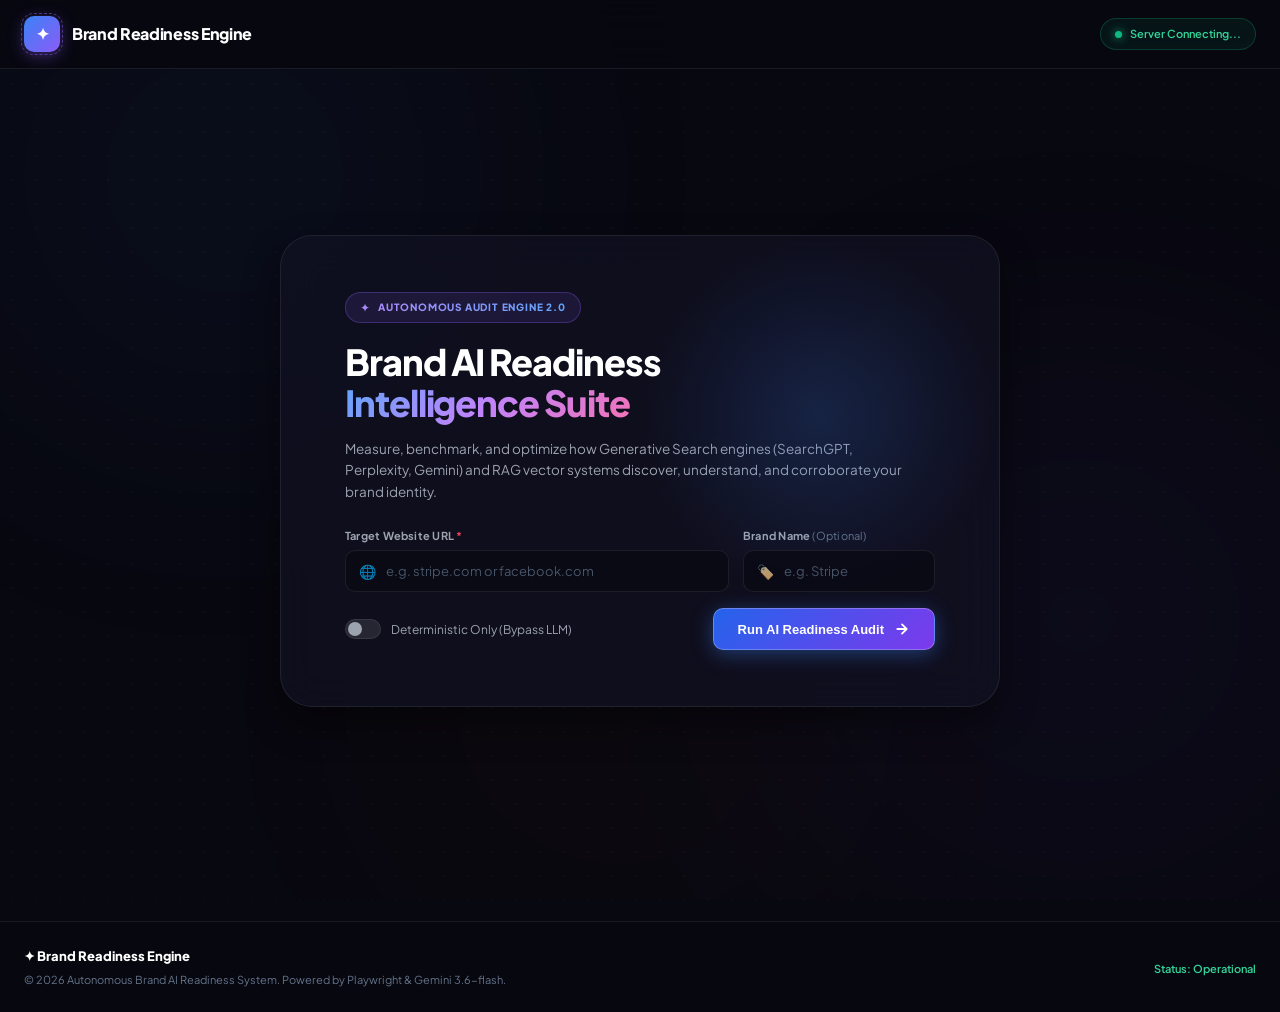
==== commit 2733a04a: "UI change" ====
--- a/web/index.html
+++ b/web/index.html
@@ -20,7 +20,7 @@
     </div>
 
     <div class="app-layout">
-        <!-- 1. GLOBAL HEADER NAVIGATION (TOP BAR WITH BRAND & STATUS ONLY) -->
+        <!-- TOP NAVIGATION BAR (Always visible) -->
         <header class="global-navbar">
             <div class="nav-container">
                 <div class="nav-brand">
@@ -42,428 +42,502 @@
             </div>
         </header>
 
-        <!-- MAIN DASHBOARD CONTAINER -->
+        <!-- MAIN VIEWPORT -->
         <main class="main-viewport">
             
             <!-- ==========================================
-                 SECTION 1: HERO & AUDIT ENGINE INPUT DASHBOARD
+                 PHASE 1: FULLSCREEN HERO SEARCH PAGE (Landing)
                  ========================================== -->
-            <section class="grid-row row-hero-process">
-                <!-- HERO - LEFT: AUDIT FORM CARD -->
-                <div class="hero-left-card glass-panel" id="hero-form">
-                    <div class="card-mesh-flare"></div>
-                    
-                    <div class="eyebrow-pill">
-                        <span class="eyebrow-star">✦</span>
-                        <span class="eyebrow-text">AUTONOMOUS AUDIT ENGINE 2.0</span>
-                    </div>
-
-                    <h1 class="hero-headline">
-                        Brand AI Readiness <br>
-                        <span class="gradient-text">Intelligence Suite</span>
-                    </h1>
-
-                    <p class="hero-description">
-                        Measure, benchmark, and optimize how Generative Search engines (SearchGPT, Perplexity, Gemini) and RAG vector systems discover, understand, and corroborate your brand identity.
-                    </p>
-
-                    <!-- Embedded Audit Form -->
-                    <form id="audit-form" class="hero-audit-form" onsubmit="event.preventDefault(); startAudit();">
-                        <div class="form-inputs-group">
-                            <div class="input-floating-field flex-2">
-                                <label for="url-input" class="field-label">Target Website URL <span class="req">*</span></label>
+            <section class="phase-1-landing" id="phase1-landing">
+                <div class="landing-container">
+                    <!-- HERO - AUDIT FORM CARD (Full viewport centered) -->
+                    <div class="hero-left-card glass-panel" id="hero-form">
+                        <div class="card-mesh-flare"></div>
+                        
+                        <div class="eyebrow-pill">
+                            <span class="eyebrow-star">✦</span>
+                            <span class="eyebrow-text">AUTONOMOUS AUDIT ENGINE 2.0</span>
+                        </div>
+
+                        <h1 class="hero-headline">
+                            Brand AI Readiness <br>
+                            <span class="gradient-text">Intelligence Suite</span>
+                        </h1>
+
+                        <p class="hero-description">
+                            Measure, benchmark, and optimize how Generative Search engines (SearchGPT, Perplexity, Gemini) and RAG vector systems discover, understand, and corroborate your brand identity.
+                        </p>
+
+                        <!-- Embedded Audit Form -->
+                        <form id="audit-form" class="hero-audit-form" onsubmit="event.preventDefault(); startAudit();">
+                            <div class="form-inputs-group">
+                                <div class="input-floating-field flex-2">
+                                    <label for="url-input" class="field-label">Target Website URL <span class="req">*</span></label>
+                                    <div class="input-with-icon">
+                                        <span class="input-icon">🌐</span>
+                                        <input type="text" id="url-input" class="glass-input" placeholder="e.g. stripe.com or facebook.com" required autocomplete="off">
+                                    </div>
+                                </div>
+                                <div class="input-floating-field flex-1">
+                                    <label for="brand-input" class="field-label">Brand Name <span class="opt">(Optional)</span></label>
+                                    <div class="input-with-icon">
+                                        <span class="input-icon">🏷️</span>
+                                        <input type="text" id="brand-input" class="glass-input" placeholder="e.g. Stripe" autocomplete="off">
+                                    </div>
+                                </div>
+                            </div>
+
+                            <div class="form-actions-bar">
+                                <label class="switch-toggle-label">
+                                    <input type="checkbox" id="no-llm-checkbox" class="switch-checkbox">
+                                    <span class="switch-slider"></span>
+                                    <span class="switch-text">Deterministic Only (Bypass LLM)</span>
+                                </label>
+                                
+                                <button type="submit" id="submit-btn" class="btn-neon-glow">
+                                    <span id="btn-text">Run AI Readiness Audit</span>
+                                    <span id="btn-spinner" class="spinner-neon hidden"></span>
+                                    <svg class="neon-arrow" width="16" height="16" viewBox="0 0 16 16" fill="none">
+                                        <path d="M3.333 8h9.334M8 3.333L12.667 8 8 12.667" stroke="currentColor" stroke-width="1.8" stroke-linecap="round" stroke-linejoin="round"/>
+                                    </svg>
+                                </button>
+                            </div>
+                        </form>
+                    </div>
+                </div>
+            </section>
+
+            <!-- ==========================================
+                 PHASE 2: LIVE AUDIT VERIFICATION STATE
+                 ========================================== -->
+            <section class="phase-2-verification hidden" id="phase2-verification">
+                <div class="verification-container">
+                    <!-- Compact Search Bar at Top -->
+                    <div class="compact-search-bar glass-panel">
+                        <div class="compact-search-content">
+                            <div class="compact-search-fields">
+                                <div class="compact-field">
+                                    <label class="field-label">Target</label>
+                                    <div class="input-with-icon">
+                                        <span class="input-icon">🌐</span>
+                                        <input type="text" id="compact-url-input" class="glass-input compact-input" readonly>
+                                    </div>
+                                </div>
+                                <div class="compact-field">
+                                    <label class="field-label">Brand</label>
+                                    <div class="input-with-icon">
+                                        <span class="input-icon">🏷️</span>
+                                        <input type="text" id="compact-brand-input" class="glass-input compact-input" readonly>
+                                    </div>
+                                </div>
+                                <div class="compact-field compact-badge">
+                                    <span id="compact-mode-badge" class="mode-badge">Auditing...</span>
+                                </div>
+                            </div>
+                        </div>
+                    </div>
+
+                    <!-- Multi-Agent Verification Flow Panel -->
+                    <div class="verification-main-content">
+                        <div class="hero-process-card glass-panel" id="pipeline">
+                            <div class="process-card-header">
+                                <div class="eyebrow-pill-cyan">
+                                    <span class="eyebrow-dot"></span>
+                                    <span>AUDIT PIPELINE ORCHESTRATION</span>
+                                </div>
+                                <h2 class="process-title">Multi-Agent Verification Flow</h2>
+                                <p class="process-subtitle">Real-time HTTP crawlers, headless Playwright browsers, and Knowledge Graph corroborators executing concurrently.</p>
+                            </div>
+
+                            <!-- Visual Process Wave / Orbital Graphic Display -->
+                            <div class="process-orbital-container">
+                                <div class="orbital-rings">
+                                    <div class="orbit orbit-outer">
+                                        <span class="orbit-node node-a"></span>
+                                        <span class="orbit-node node-b"></span>
+                                    </div>
+                                    <div class="orbit orbit-middle">
+                                        <span class="orbit-node node-c"></span>
+                                    </div>
+                                    <div class="orbit orbit-inner">
+                                        <div class="core-pulsar">
+                                            <span class="core-symbol">⚡</span>
+                                        </div>
+                                    </div>
+                                </div>
+
+                                <!-- Fluid Wave Vector Graphic -->
+                                <div class="wave-vector-container">
+                                    <svg class="fluid-wave-svg" viewBox="0 0 500 120" fill="none" preserveAspectRatio="none">
+                                        <path class="wave-path-1" d="M0,60 C150,110 350,10 500,60 L500,120 L0,120 Z" fill="url(#waveGrad1)" opacity="0.25"/>
+                                        <path class="wave-path-2" d="M0,70 C120,20 320,100 500,40" stroke="url(#waveGrad2)" stroke-width="2.5" stroke-linecap="round"/>
+                                        <defs>
+                                            <linearGradient id="waveGrad1" x1="0" y1="0" x2="1" y2="0">
+                                                <stop offset="0%" stop-color="#3B82F6"/>
+                                                <stop offset="50%" stop-color="#8B5CF6"/>
+                                                <stop offset="100%" stop-color="#EC4899"/>
+                                            </linearGradient>
+                                            <linearGradient id="waveGrad2" x1="0" y1="0" x2="1" y2="0">
+                                                <stop offset="0%" stop-color="#60A5FA"/>
+                                                <stop offset="50%" stop-color="#A78BFA"/>
+                                                <stop offset="100%" stop-color="#F472B6"/>
+                                            </linearGradient>
+                                        </defs>
+                                    </svg>
+                                </div>
+                            </div>
+
+                            <!-- Dynamic Loading Overlay / Progress Stages -->
+                            <div id="progress-section" class="runtime-progress-box">
+                                <div class="runtime-progress-header">
+                                    <div class="pulse-indicator-ring">
+                                        <span class="pulse-indicator-core"></span>
+                                    </div>
+                                    <div class="runtime-status-wrap">
+                                        <span class="runtime-title">Auditing Target Domain...</span>
+                                        <p id="exec-current-status" class="runtime-sub">Initializing verification pipeline...</p>
+                                    </div>
+                                </div>
+
+                                <div class="stages-timeline-grid">
+                                    <div id="stage-1" class="stage-step waiting"><span class="stage-icon">○</span> <span class="stage-text">1. HTTP Acquisition & Latency</span></div>
+                                    <div id="stage-2" class="stage-step waiting"><span class="stage-icon">○</span> <span class="stage-text">2. Technical Robots & SSL Verification</span></div>
+                                    <div id="stage-3" class="stage-step waiting"><span class="stage-icon">○</span> <span class="stage-text">3. Schema.org JSON-LD Extraction</span></div>
+                                    <div id="stage-4" class="stage-step waiting"><span class="stage-icon">○</span> <span class="stage-text">4. Playwright Headless DOM Render</span></div>
+                                    <div id="stage-5" class="stage-step waiting"><span class="stage-icon">○</span> <span class="stage-text">5. Wikidata & Wikipedia Entity Resolution</span></div>
+                                    <div id="stage-6" class="stage-step waiting"><span class="stage-icon">○</span> <span class="stage-text">6. Text Density & Card Previews</span></div>
+                                    <div id="stage-7" class="stage-step waiting"><span class="stage-icon">○</span> <span class="stage-text">7. Gemini Multi-Skill AI Reasoning</span></div>
+                                    <div id="stage-8" class="stage-step waiting"><span class="stage-icon">○</span> <span class="stage-text">8. Deterministic Readiness Scoring</span></div>
+                                </div>
+                            </div>
+                        </div>
+                    </div>
+                </div>
+            </section>
+
+            <!-- ==========================================
+                 PHASE 3: AUDIT REPORT & DASHBOARD VIEW
+                 ========================================== -->
+            <section class="phase-3-report hidden" id="phase3-report">
+                <!-- Compact Search Bar at Top -->
+                <div class="compact-search-bar glass-panel">
+                    <div class="compact-search-content">
+                        <div class="compact-search-fields">
+                            <div class="compact-field">
+                                <label class="field-label">Target</label>
                                 <div class="input-with-icon">
                                     <span class="input-icon">🌐</span>
-                                    <input type="text" id="url-input" class="glass-input" placeholder="e.g. stripe.com or facebook.com" required autocomplete="off">
-                                </div>
-                            </div>
-                            <div class="input-floating-field flex-1">
-                                <label for="brand-input" class="field-label">Brand Name <span class="opt">(Optional)</span></label>
+                                    <input type="text" id="report-url-input" class="glass-input compact-input" readonly>
+                                </div>
+                            </div>
+                            <div class="compact-field">
+                                <label class="field-label">Brand</label>
                                 <div class="input-with-icon">
                                     <span class="input-icon">🏷️</span>
-                                    <input type="text" id="brand-input" class="glass-input" placeholder="e.g. Stripe" autocomplete="off">
-                                </div>
+                                    <input type="text" id="report-brand-input" class="glass-input compact-input" readonly>
+                                </div>
+                            </div>
+                            <div class="compact-field compact-badge">
+                                <span id="report-mode-badge" class="mode-badge mode-complete">Complete</span>
+                            </div>
+                            <div class="compact-field compact-action">
+                                <button id="reset-audit-btn" class="btn-secondary btn-glass-action" onclick="resetToPhase1()">
+                                    <svg width="14" height="14" viewBox="0 0 16 16" fill="none">
+                                        <path d="M8 2v8m0 0l3-3m-3 3L5 7m8 5v1.333a1.333 1.333 0 01-1.333 1.334H4.333A1.333 1.333 0 013 13.333V12" stroke="currentColor" stroke-width="1.6" stroke-linecap="round" stroke-linejoin="round"/>
+                                    </svg>
+                                    <span>Run New Audit</span>
+                                </button>
                             </div>
                         </div>
-
-                        <div class="form-actions-bar">
-                            <label class="switch-toggle-label">
-                                <input type="checkbox" id="no-llm-checkbox" class="switch-checkbox">
-                                <span class="switch-slider"></span>
-                                <span class="switch-text">Deterministic Only (Bypass LLM)</span>
-                            </label>
+                    </div>
+
+                    <div class="report-main-content">
+                        
+                        <!-- SCORECARD GAUGE & AI REASONING BANNER -->
+                        <section class="grid-row row-scorecard-section" id="matrix">
+                            <!-- SCORECARD & 3-SERVICE PILLARS (DARK GLASS CONTAINER) -->
+                            <div class="light-contrast-container">
+                                <div class="dot-matrix-arc-bg"></div>
+                                <div class="light-card-content">
+                                    <!-- Scorecard Gauge Layout -->
+                                    <div class="scorecard-main-block">
+                                        <div class="gauge-dial-wrap">
+                                            <svg class="score-ring-svg" viewBox="0 0 120 120">
+                                                <circle class="ring-bg-track" cx="60" cy="60" r="52"></circle>
+                                                <circle id="score-ring-fill" class="ring-fill-glow" cx="60" cy="60" r="52" stroke-dasharray="326.7" stroke-dashoffset="326.7"></circle>
+                                            </svg>
+                                            <div class="gauge-number-center">
+                                                <span id="score-value" class="gauge-score-value">0</span>
+                                                <span class="gauge-score-label">/100</span>
+                                            </div>
+                                        </div>
+
+                                        <div class="scorecard-text-block">
+                                            <div class="scorecard-badge-line">
+                                                <h2 id="res-brand-name" class="scorecard-title">Brand AI Readiness Scorecard</h2>
+                                                <span id="res-readiness-badge" class="badge-readiness-status">READY FOR AUDIT</span>
+                                            </div>
+                                            <p class="scorecard-domain">Target Domain: <a id="res-target-url" href="#" target="_blank" class="domain-anchor">run audit above</a></p>
+                                            <p class="scorecard-summary-desc">
+                                                Comprehensive composite score calculating AI search crawler readability, schema precision, citation corroboration, and LLM generative indexing confidence.
+                                            </p>
+                                            
+                                            <div class="severity-pill-group">
+                                                <div class="sev-chip sev-crit"><span class="chip-circle"></span> <strong id="count-critical">0</strong> Critical</div>
+                                                <div class="sev-chip sev-high"><span class="chip-circle"></span> <strong id="count-high">0</strong> High</div>
+                                                <div class="sev-chip sev-med"><span class="chip-circle"></span> <strong id="count-medium">0</strong> Medium</div>
+                                                <div class="sev-chip sev-low"><span class="chip-circle"></span> <strong id="count-low">0</strong> Low</div>
+                                            </div>
+                                        </div>
+                                    </div>
+
+                                    <!-- 3 Service Columns Over Arc Visualization -->
+                                    <div class="three-service-columns">
+                                        <div class="service-col">
+                                            <span class="service-icon-wrap">📐</span>
+                                            <h4 class="service-col-title">Design & Schema</h4>
+                                            <p class="service-col-text">Structural JSON-LD metadata, semantic header hierarchy, and token chunk optimization.</p>
+                                        </div>
+                                        <div class="service-col">
+                                            <span class="service-icon-wrap">⚙️</span>
+                                            <h4 class="service-col-title">Engineering & Crawl</h4>
+                                            <p class="service-col-text">Robots.txt AI bot accessibility, SSL security verification, and Playwright DOM hydration.</p>
+                                        </div>
+                                        <div class="service-col">
+                                            <span class="service-icon-wrap">🌐</span>
+                                            <h4 class="service-col-title">Corroboration & Entity</h4>
+                                            <p class="service-col-text">External entity grounding across Wikidata and Wikipedia facts to prevent LLM hallucinations.</p>
+                                        </div>
+                                    </div>
+                                </div>
+                            </div>
+
+                            <!-- AI REASONING TELEMETRY BANNER -->
+                            <div id="ai-reasoning-banner" class="glass-telemetry-banner">
+                                <div class="telemetry-icon-orb">
+                                    <span class="telemetry-spark">🤖</span>
+                                </div>
+                                <div class="telemetry-details">
+                                    <h4 id="banner-ai-title" class="telemetry-headline">AI Multi-Skill Reasoning Active</h4>
+                                    <p id="banner-ai-sub" class="telemetry-subline">gemini (gemini-3-flash-preview) reasoning engine operational. Cross-skill findings validated with calibrated confidence.</p>
+                                </div>
+                                <div class="telemetry-action">
+                                    <button id="export-json-btn" class="btn-glass-action">
+                                        <span>Export JSON Report</span>
+                                        <svg width="14" height="14" viewBox="0 0 16 16" fill="none">
+                                            <path d="M8 2v8m0 0l3-3m-3 3L5 7m8 5v1.333a1.333 1.333 0 01-1.333 1.334H4.333A1.333 1.333 0 013 13.333V12" stroke="currentColor" stroke-width="1.6" stroke-linecap="round" stroke-linejoin="round"/>
+                                        </svg>
+                                    </button>
+                                </div>
+                            </div>
+                        </section>
+
+                        <!-- ==========================================
+                             SECTION 3: AUDIT EVIDENCE PIPELINE & CORE AI READINESS DIMENSIONS SCORE
+                             ========================================== -->
+                        <section class="grid-row row-dimensions-pipeline-suite">
                             
-                            <button type="submit" id="submit-btn" class="btn-neon-glow">
-                                <span id="btn-text">Run AI Readiness Audit</span>
-                                <span id="btn-spinner" class="spinner-neon hidden"></span>
-                                <svg class="neon-arrow" width="16" height="16" viewBox="0 0 16 16" fill="none">
-                                    <path d="M3.333 8h9.334M8 3.333L12.667 8 8 12.667" stroke="currentColor" stroke-width="1.8" stroke-linecap="round" stroke-linejoin="round"/>
-                                </svg>
-                            </button>
-                        </div>
-                    </form>
-                </div>
-
-                <!-- HERO - RIGHT: MULTI-AGENT ORBITAL VERIFICATION FLOW & DYNAMIC PROGRESS -->
-                <div class="hero-process-card glass-panel" id="pipeline">
-                    <div class="process-card-header">
-                        <div class="eyebrow-pill-cyan">
-                            <span class="eyebrow-dot"></span>
-                            <span>AUDIT PIPELINE ORCHESTRATION</span>
-                        </div>
-                        <h2 class="process-title">Multi-Agent Verification Flow</h2>
-                        <p class="process-subtitle">Real-time HTTP crawlers, headless Playwright browsers, and Knowledge Graph corroborators executing concurrently.</p>
-                    </div>
-
-                    <!-- Visual Process Wave / Orbital Graphic Display -->
-                    <div class="process-orbital-container">
-                        <div class="orbital-rings">
-                            <div class="orbit orbit-outer">
-                                <span class="orbit-node node-a"></span>
-                                <span class="orbit-node node-b"></span>
-                            </div>
-                            <div class="orbit orbit-middle">
-                                <span class="orbit-node node-c"></span>
-                            </div>
-                            <div class="orbit orbit-inner">
-                                <div class="core-pulsar">
-                                    <span class="core-symbol">⚡</span>
-                                </div>
-                            </div>
-                        </div>
-
-                        <!-- Fluid Wave Vector Graphic -->
-                        <div class="wave-vector-container">
-                            <svg class="fluid-wave-svg" viewBox="0 0 500 120" fill="none" preserveAspectRatio="none">
-                                <path class="wave-path-1" d="M0,60 C150,110 350,10 500,60 L500,120 L0,120 Z" fill="url(#waveGrad1)" opacity="0.25"/>
-                                <path class="wave-path-2" d="M0,70 C120,20 320,100 500,40" stroke="url(#waveGrad2)" stroke-width="2.5" stroke-linecap="round"/>
-                                <defs>
-                                    <linearGradient id="waveGrad1" x1="0" y1="0" x2="1" y2="0">
-                                        <stop offset="0%" stop-color="#3B82F6"/>
-                                        <stop offset="50%" stop-color="#8B5CF6"/>
-                                        <stop offset="100%" stop-color="#EC4899"/>
-                                    </linearGradient>
-                                    <linearGradient id="waveGrad2" x1="0" y1="0" x2="1" y2="0">
-                                        <stop offset="0%" stop-color="#60A5FA"/>
-                                        <stop offset="50%" stop-color="#A78BFA"/>
-                                        <stop offset="100%" stop-color="#F472B6"/>
-                                    </linearGradient>
-                                </defs>
-                            </svg>
-                        </div>
-                    </div>
-
-                    <!-- Dynamic Loading Overlay / Progress Stages -->
-                    <div id="progress-section" class="runtime-progress-box hidden">
-                        <div class="runtime-progress-header">
-                            <div class="pulse-indicator-ring">
-                                <span class="pulse-indicator-core"></span>
-                            </div>
-                            <div class="runtime-status-wrap">
-                                <span class="runtime-title">Auditing Target Domain...</span>
-                                <p id="exec-current-status" class="runtime-sub">Initializing verification pipeline...</p>
-                            </div>
-                        </div>
-
-                        <div class="stages-timeline-grid">
-                            <div id="stage-1" class="stage-step waiting"><span class="stage-icon">○</span> <span class="stage-text">1. HTTP Acquisition & Latency</span></div>
-                            <div id="stage-2" class="stage-step waiting"><span class="stage-icon">○</span> <span class="stage-text">2. Technical Robots & SSL Verification</span></div>
-                            <div id="stage-3" class="stage-step waiting"><span class="stage-icon">○</span> <span class="stage-text">3. Schema.org JSON-LD Extraction</span></div>
-                            <div id="stage-4" class="stage-step waiting"><span class="stage-icon">○</span> <span class="stage-text">4. Playwright Headless DOM Render</span></div>
-                            <div id="stage-5" class="stage-step waiting"><span class="stage-icon">○</span> <span class="stage-text">5. Wikidata & Wikipedia Entity Resolution</span></div>
-                            <div id="stage-6" class="stage-step waiting"><span class="stage-icon">○</span> <span class="stage-text">6. Text Density & Card Previews</span></div>
-                            <div id="stage-7" class="stage-step waiting"><span class="stage-icon">○</span> <span class="stage-text">7. Gemini Multi-Skill AI Reasoning</span></div>
-                            <div id="stage-8" class="stage-step waiting"><span class="stage-icon">○</span> <span class="stage-text">8. Deterministic Readiness Scoring</span></div>
-                        </div>
-                    </div>
-                </div>
-            </section>
-
-            <!-- ==========================================
-                 SECTION 2: SCORECARD GAUGE & AI REASONING BANNER
-                 ========================================== -->
-            <section class="grid-row row-scorecard-section" id="matrix">
-                <!-- SCORECARD & 3-SERVICE PILLARS (DARK GLASS CONTAINER) -->
-                <div class="light-contrast-container">
-                    <div class="dot-matrix-arc-bg"></div>
-                    <div class="light-card-content">
-                        <!-- Scorecard Gauge Layout -->
-                        <div class="scorecard-main-block">
-                            <div class="gauge-dial-wrap">
-                                <svg class="score-ring-svg" viewBox="0 0 120 120">
-                                    <circle class="ring-bg-track" cx="60" cy="60" r="52"></circle>
-                                    <circle id="score-ring-fill" class="ring-fill-glow" cx="60" cy="60" r="52" stroke-dasharray="326.7" stroke-dashoffset="326.7"></circle>
-                                </svg>
-                                <div class="gauge-number-center">
-                                    <span id="score-value" class="gauge-score-value">0</span>
-                                    <span class="gauge-score-label">/100</span>
-                                </div>
-                            </div>
-
-                            <div class="scorecard-text-block">
-                                <div class="scorecard-badge-line">
-                                    <h2 id="res-brand-name" class="scorecard-title">Brand AI Readiness Scorecard</h2>
-                                    <span id="res-readiness-badge" class="badge-readiness-status">READY FOR AUDIT</span>
-                                </div>
-                                <p class="scorecard-domain">Target Domain: <a id="res-target-url" href="#" target="_blank" class="domain-anchor">run audit above</a></p>
-                                <p class="scorecard-summary-desc">
-                                    Comprehensive composite score calculating AI search crawler readability, schema precision, citation corroboration, and LLM generative indexing confidence.
-                                </p>
+                            <!-- TOP WIDE CARD: AUDIT EVIDENCE PIPELINE & SIGNAL PROVENANCE -->
+                            <div class="evidence-provenance-wide-card glass-panel">
+                                <div class="evidence-card-top-header">
+                                    <div class="evidence-header-left">
+                                        <div class="provenance-icon-badge">
+                                            <svg width="16" height="16" viewBox="0 0 24 24" fill="none" stroke="currentColor" stroke-width="2" stroke-linecap="round" stroke-linejoin="round">
+                                                <rect x="2" y="4" width="20" height="6" rx="2"></rect>
+                                                <rect x="2" y="14" width="20" height="6" rx="2"></rect>
+                                                <line x1="6" y1="7" x2="6.01" y2="7"></line>
+                                                <line x1="6" y1="17" x2="6.01" y2="17"></line>
+                                            </svg>
+                                        </div>
+                                        <div class="provenance-titles">
+                                            <h3 class="provenance-main-title">Audit Evidence Pipeline & Signal Provenance</h3>
+                                            <p class="provenance-sub-title">7 live telemetry inspection nodes verifying signals from wire to DOM</p>
+                                        </div>
+                                    </div>
+                                    <span class="live-nodes-chip">7 LIVE NODES</span>
+                                </div>
+
+                                <!-- Horizontal Row of Telemetry Signal Pills -->
+                                <div id="evidence-pipeline-grid" class="provenance-pills-row">
+                                    <div id="node-1" class="pipe-node pipe-ok">
+                                        <span class="node-icon">✓</span> <span class="node-text">Live Website Fetched</span>
+                                    </div>
+                                    <div id="node-2" class="pipe-node pipe-ok">
+                                        <span class="node-icon">✓</span> <span class="node-text">Robots.txt Inspected</span>
+                                    </div>
+                                    <div id="node-3" class="pipe-node pipe-unavail">
+                                        <span class="node-icon">✓</span> <span class="node-text">Sitemap Discovered...</span>
+                                    </div>
+                                    <div id="node-4" class="pipe-node pipe-ok">
+                                        <span class="node-icon">✓</span> <span class="node-text">Server HTML Inspected...</span>
+                                    </div>
+                                    <div id="node-5" class="pipe-node pipe-unavail">
+                                        <span class="node-icon">✓</span> <span class="node-text">JS-Rendered DOM ...</span>
+                                    </div>
+                                    <div id="node-6" class="pipe-node pipe-ok">
+                                        <span class="node-icon">✓</span> <span class="node-text">Schema.org Extracted...</span>
+                                    </div>
+                                    <div id="node-7" class="pipe-node pipe-ok">
+                                        <span class="node-icon">✓</span> <span class="node-text">Wikidata Corroborated...</span>
+                                    </div>
+                                </div>
+                            </div>
+
+                            <!-- 4-COLUMN CORE AI READINESS DIMENSIONS SCORE GRID -->
+                            <div class="dimensions-four-grid">
                                 
-                                <div class="severity-pill-group">
-                                    <div class="sev-chip sev-crit"><span class="chip-circle"></span> <strong id="count-critical">0</strong> Critical</div>
-                                    <div class="sev-chip sev-high"><span class="chip-circle"></span> <strong id="count-high">0</strong> High</div>
-                                    <div class="sev-chip sev-med"><span class="chip-circle"></span> <strong id="count-medium">0</strong> Medium</div>
-                                    <div class="sev-chip sev-low"><span class="chip-circle"></span> <strong id="count-low">0</strong> Low</div>
-                                </div>
-                            </div>
-                        </div>
-
-                        <!-- 3 Service Columns Over Arc Visualization -->
-                        <div class="three-service-columns">
-                            <div class="service-col">
-                                <span class="service-icon-wrap">📐</span>
-                                <h4 class="service-col-title">Design & Schema</h4>
-                                <p class="service-col-text">Structural JSON-LD metadata, semantic header hierarchy, and token chunk optimization.</p>
-                            </div>
-                            <div class="service-col">
-                                <span class="service-icon-wrap">⚙️</span>
-                                <h4 class="service-col-title">Engineering & Crawl</h4>
-                                <p class="service-col-text">Robots.txt AI bot accessibility, SSL security verification, and Playwright DOM hydration.</p>
-                            </div>
-                            <div class="service-col">
-                                <span class="service-icon-wrap">🌐</span>
-                                <h4 class="service-col-title">Corroboration & Entity</h4>
-                                <p class="service-col-text">External entity grounding across Wikidata and Wikipedia facts to prevent LLM hallucinations.</p>
-                            </div>
-                        </div>
-                    </div>
-                </div>
-
-                <!-- AI REASONING TELEMETRY BANNER -->
-                <div id="ai-reasoning-banner" class="glass-telemetry-banner">
-                    <div class="telemetry-icon-orb">
-                        <span class="telemetry-spark">🤖</span>
-                    </div>
-                    <div class="telemetry-details">
-                        <h4 id="banner-ai-title" class="telemetry-headline">AI Multi-Skill Reasoning Active</h4>
-                        <p id="banner-ai-sub" class="telemetry-subline">gemini (gemini-3-flash-preview) reasoning engine operational. Cross-skill findings validated with calibrated confidence.</p>
-                    </div>
-                    <div class="telemetry-action">
-                        <button id="export-json-btn" class="btn-glass-action">
-                            <span>Export JSON Report</span>
-                            <svg width="14" height="14" viewBox="0 0 16 16" fill="none">
-                                <path d="M8 2v8m0 0l3-3m-3 3L5 7m8 5v1.333a1.333 1.333 0 01-1.333 1.334H4.333A1.333 1.333 0 013 13.333V12" stroke="currentColor" stroke-width="1.6" stroke-linecap="round" stroke-linejoin="round"/>
-                            </svg>
-                        </button>
-                    </div>
-                </div>
-            </section>
-
-            <!-- ==========================================
-                 SECTION 3: AUDIT EVIDENCE PIPELINE & CORE AI READINESS DIMENSIONS SCORE
-                 (EXACT DESIGN MATCHING REFERENCE IMAGE)
-                 ========================================== -->
-            <section class="grid-row row-dimensions-pipeline-suite">
-                
-                <!-- TOP WIDE CARD: AUDIT EVIDENCE PIPELINE & SIGNAL PROVENANCE -->
-                <div class="evidence-provenance-wide-card glass-panel">
-                    <div class="evidence-card-top-header">
-                        <div class="evidence-header-left">
-                            <div class="provenance-icon-badge">
-                                <svg width="16" height="16" viewBox="0 0 24 24" fill="none" stroke="currentColor" stroke-width="2" stroke-linecap="round" stroke-linejoin="round">
-                                    <rect x="2" y="4" width="20" height="6" rx="2"></rect>
-                                    <rect x="2" y="14" width="20" height="6" rx="2"></rect>
-                                    <line x1="6" y1="7" x2="6.01" y2="7"></line>
-                                    <line x1="6" y1="17" x2="6.01" y2="17"></line>
-                                </svg>
-                            </div>
-                            <div class="provenance-titles">
-                                <h3 class="provenance-main-title">Audit Evidence Pipeline & Signal Provenance</h3>
-                                <p class="provenance-sub-title">7 live telemetry inspection nodes verifying signals from wire to DOM</p>
-                            </div>
-                        </div>
-                        <span class="live-nodes-chip">7 LIVE NODES</span>
-                    </div>
-
-                    <!-- Horizontal Row of Telemetry Signal Pills -->
-                    <div id="evidence-pipeline-grid" class="provenance-pills-row">
-                        <div id="node-1" class="pipe-node pipe-ok">
-                            <span class="node-icon">✓</span> <span class="node-text">Live Website Fetched</span>
-                        </div>
-                        <div id="node-2" class="pipe-node pipe-ok">
-                            <span class="node-icon">✓</span> <span class="node-text">Robots.txt Inspected</span>
-                        </div>
-                        <div id="node-3" class="pipe-node pipe-unavail">
-                            <span class="node-icon">✓</span> <span class="node-text">Sitemap Discovered...</span>
-                        </div>
-                        <div id="node-4" class="pipe-node pipe-ok">
-                            <span class="node-icon">✓</span> <span class="node-text">Server HTML Inspected...</span>
-                        </div>
-                        <div id="node-5" class="pipe-node pipe-unavail">
-                            <span class="node-icon">✓</span> <span class="node-text">JS-Rendered DOM ...</span>
-                        </div>
-                        <div id="node-6" class="pipe-node pipe-ok">
-                            <span class="node-icon">✓</span> <span class="node-text">Schema.org Extracted...</span>
-                        </div>
-                        <div id="node-7" class="pipe-node pipe-ok">
-                            <span class="node-icon">✓</span> <span class="node-text">Wikidata Corroborated...</span>
-                        </div>
-                    </div>
-                </div>
-
-                <!-- 4-COLUMN CORE AI READINESS DIMENSIONS SCORE GRID -->
-                <div class="dimensions-four-grid">
-                    
-                    <!-- Card 1: Crawl & Render -->
-                    <div class="dimension-glass-card dim-card-crawl">
-                        <div class="dim-card-header">
-                            <div class="dim-icon-circle icon-crawl">
-                                <span>🌐</span>
-                            </div>
-                            <span class="dim-rating-badge badge-optimal">OPTIMAL</span>
-                        </div>
-                        
-                        <div class="dim-title-score-row">
-                            <h3 class="dim-title">Crawl & Render</h3>
-                            <span class="dim-score-wrap"><strong id="dim-score-crawl" class="dim-score-num">0</strong><span class="dim-score-denom">/100</span></span>
-                        </div>
-
-                        <div class="dim-progress-track">
-                            <div id="bar-fill-crawl" class="dim-progress-bar bar-blue" style="width: 0%;"></div>
-                        </div>
-
-                        <p class="dim-description">
-                            Robots directives, AI crawler access (GPTBot, PerplexityBot), SSL cert validity, and JS hydration.
-                        </p>
-                    </div>
-
-                    <!-- Card 2: Semantic Readiness -->
-                    <div class="dimension-glass-card dim-card-semantic">
-                        <div class="dim-card-header">
-                            <div class="dim-icon-circle icon-semantic">
-                                <span>📄</span>
-                            </div>
-                            <span class="dim-rating-badge badge-good">GOOD</span>
-                        </div>
-                        
-                        <div class="dim-title-score-row">
-                            <h3 class="dim-title">Semantic Readiness</h3>
-                            <span class="dim-score-wrap"><strong id="dim-score-semantic" class="dim-score-num">0</strong><span class="dim-score-denom">/100</span></span>
-                        </div>
-
-                        <div class="dim-progress-track">
-                            <div id="bar-fill-semantic" class="dim-progress-bar bar-purple" style="width: 0%;"></div>
-                        </div>
-
-                        <p class="dim-description">
-                            Schema.org JSON-LD definitions, heading hierarchy, and entity chunkability for RAG vector pipelines.
-                        </p>
-                    </div>
-
-                    <!-- Card 3: Corroboration -->
-                    <div class="dimension-glass-card dim-card-corroboration">
-                        <div class="dim-card-header">
-                            <div class="dim-icon-circle icon-corroboration">
-                                <span>🛡️</span>
-                            </div>
-                            <span class="dim-rating-badge badge-optimal">OPTIMAL</span>
-                        </div>
-                        
-                        <div class="dim-title-score-row">
-                            <h3 class="dim-title">Corroboration</h3>
-                            <span class="dim-score-wrap"><strong id="dim-score-corroboration" class="dim-score-num">0</strong><span class="dim-score-denom">/100</span></span>
-                        </div>
-
-                        <div class="dim-progress-track">
-                            <div id="bar-fill-corroboration" class="dim-progress-bar bar-emerald" style="width: 0%;"></div>
-                        </div>
-
-                        <p class="dim-description">
-                            Wikidata/Wikipedia entity resolution, sameAs social links, and external consensus signals.
-                        </p>
-                    </div>
-
-                    <!-- Card 4: Engagement Audit -->
-                    <div class="dimension-glass-card dim-card-engagement">
-                        <div class="dim-card-header">
-                            <div class="dim-icon-circle icon-engagement">
-                                <span>🎯</span>
-                            </div>
-                            <span class="dim-rating-badge badge-good">GOOD</span>
-                        </div>
-                        
-                        <div class="dim-title-score-row">
-                            <h3 class="dim-title">Engagement Audit</h3>
-                            <span class="dim-score-wrap"><strong id="dim-score-engagement" class="dim-score-num">0</strong><span class="dim-score-denom">/100</span></span>
-                        </div>
-
-                        <div class="dim-progress-track">
-                            <div id="bar-fill-engagement" class="dim-progress-bar bar-orange" style="width: 0%;"></div>
-                        </div>
-
-                        <p class="dim-description">
-                            Text-to-code density, hero value proposition clarity, and meta description citation previews.
-                        </p>
-                    </div>
-
-                </div>
-            </section>
-
-            <!-- ==========================================
-                 SECTION 4: DIAGNOSTIC FINDINGS & REMEDIATION ROADMAP MATRIX
-                 ========================================== -->
-            <section class="grid-row row-findings-matrix" id="findings">
-                <div class="matrix-findings-container">
-                    <div class="matrix-layout">
-                        <!-- Matrix Left: Category Navigation Bar -->
-                        <aside class="matrix-vertical-nav">
-                            <span class="matrix-nav-heading">AUDIT CATEGORIES</span>
-                            <div class="tabs-vertical-group">
-                                <button class="tab-matrix-btn active" onclick="filterSkill('all', this)">
-                                    <span class="tab-bullet"></span> All Findings
-                                </button>
-                                <button class="tab-matrix-btn" onclick="filterSkill('crawl-render-audit', this)">
-                                    <span class="tab-bullet"></span> Crawl & Render
-                                </button>
-                                <button class="tab-matrix-btn" onclick="filterSkill('semantic-readiness', this)">
-                                    <span class="tab-bullet"></span> Semantics & Schema
-                                </button>
-                                <button class="tab-matrix-btn" onclick="filterSkill('freshness-corroboration', this)">
-                                    <span class="tab-bullet"></span> Corroboration
-                                </button>
-                                <button class="tab-matrix-btn" onclick="filterSkill('engagement-audit', this)">
-                                    <span class="tab-bullet"></span> Engagement
-                                </button>
-                            </div>
-
-                            <div class="matrix-filter-box">
-                                <label for="severity-filter" class="filter-box-label">SEVERITY FILTER</label>
-                                <select id="severity-filter" class="matrix-select-input" onchange="filterSeverity(this.value)">
-                                    <option value="all">All Severities</option>
-                                    <option value="critical">Critical Only</option>
-                                    <option value="high">High Only</option>
-                                    <option value="medium">Medium Only</option>
-                                    <option value="low">Low Only</option>
-                                </select>
-                            </div>
-                        </aside>
-
-                        <!-- Matrix Right: Glassmorphic Execution Cards / Findings List -->
-                        <div class="matrix-cards-content">
-                            <div class="matrix-cards-header">
-                                <h3 class="matrix-header-title">Diagnostic Findings & Action Plan</h3>
-                                <span class="matrix-header-badge">REAL-TIME INSPECTOR</span>
-                            </div>
-
-                            <div id="findings-list-container" class="findings-glass-grid">
-                                <div class="finding-glass-empty-state">
-                                    <span class="empty-icon">🔍</span>
-                                    <h4 class="empty-title">Ready to Inspect</h4>
-                                    <p class="empty-desc">Enter any target website domain above and run the audit to populate real-time diagnostic findings, AI reasoning notes, and implementation guides.</p>
-                                </div>
-                            </div>
-                        </div>
+                                <!-- Card 1: Crawl & Render -->
+                                <div class="dimension-glass-card dim-card-crawl">
+                                    <div class="dim-card-header">
+                                        <div class="dim-icon-circle icon-crawl">
+                                            <span>🌐</span>
+                                        </div>
+                                        <span class="dim-rating-badge badge-optimal">OPTIMAL</span>
+                                    </div>
+                                    
+                                    <div class="dim-title-score-row">
+                                        <h3 class="dim-title">Crawl & Render</h3>
+                                        <span class="dim-score-wrap"><strong id="dim-score-crawl" class="dim-score-num">0</strong><span class="dim-score-denom">/100</span></span>
+                                    </div>
+
+                                    <div class="dim-progress-track">
+                                        <div id="bar-fill-crawl" class="dim-progress-bar bar-blue" style="width: 0%;"></div>
+                                    </div>
+
+                                    <p class="dim-description">
+                                        Robots directives, AI crawler access (GPTBot, PerplexityBot), SSL cert validity, and JS hydration.
+                                    </p>
+                                </div>
+
+                                <!-- Card 2: Semantic Readiness -->
+                                <div class="dimension-glass-card dim-card-semantic">
+                                    <div class="dim-card-header">
+                                        <div class="dim-icon-circle icon-semantic">
+                                            <span>📄</span>
+                                        </div>
+                                        <span class="dim-rating-badge badge-good">GOOD</span>
+                                    </div>
+                                    
+                                    <div class="dim-title-score-row">
+                                        <h3 class="dim-title">Semantic Readiness</h3>
+                                        <span class="dim-score-wrap"><strong id="dim-score-semantic" class="dim-score-num">0</strong><span class="dim-score-denom">/100</span></span>
+                                    </div>
+
+                                    <div class="dim-progress-track">
+                                        <div id="bar-fill-semantic" class="dim-progress-bar bar-purple" style="width: 0%;"></div>
+                                    </div>
+
+                                    <p class="dim-description">
+                                        Schema.org JSON-LD definitions, heading hierarchy, and entity chunkability for RAG vector pipelines.
+                                    </p>
+                                </div>
+
+                                <!-- Card 3: Corroboration -->
+                                <div class="dimension-glass-card dim-card-corroboration">
+                                    <div class="dim-card-header">
+                                        <div class="dim-icon-circle icon-corroboration">
+                                            <span>🛡️</span>
+                                        </div>
+                                        <span class="dim-rating-badge badge-optimal">OPTIMAL</span>
+                                    </div>
+                                    
+                                    <div class="dim-title-score-row">
+                                        <h3 class="dim-title">Corroboration</h3>
+                                        <span class="dim-score-wrap"><strong id="dim-score-corroboration" class="dim-score-num">0</strong><span class="dim-score-denom">/100</span></span>
+                                    </div>
+
+                                    <div class="dim-progress-track">
+                                        <div id="bar-fill-corroboration" class="dim-progress-bar bar-emerald" style="width: 0%;"></div>
+                                    </div>
+
+                                    <p class="dim-description">
+                                        Wikidata/Wikipedia entity resolution, sameAs social links, and external consensus signals.
+                                    </p>
+                                </div>
+
+                                <!-- Card 4: Engagement Audit -->
+                                <div class="dimension-glass-card dim-card-engagement">
+                                    <div class="dim-card-header">
+                                        <div class="dim-icon-circle icon-engagement">
+                                            <span>🎯</span>
+                                        </div>
+                                        <span class="dim-rating-badge badge-good">GOOD</span>
+                                    </div>
+                                    
+                                    <div class="dim-title-score-row">
+                                        <h3 class="dim-title">Engagement Audit</h3>
+                                        <span class="dim-score-wrap"><strong id="dim-score-engagement" class="dim-score-num">0</strong><span class="dim-score-denom">/100</span></span>
+                                    </div>
+
+                                    <div class="dim-progress-track">
+                                        <div id="bar-fill-engagement" class="dim-progress-bar bar-orange" style="width: 0%;"></div>
+                                    </div>
+
+                                    <p class="dim-description">
+                                        Text-to-code density, hero value proposition clarity, and meta description citation previews.
+                                    </p>
+                                </div>
+
+                            </div>
+                        </section>
+
+                        <!-- ==========================================
+                             SECTION 4: DIAGNOSTIC FINDINGS & REMEDIATION ROADMAP MATRIX
+                             ========================================== -->
+                        <section class="grid-row row-findings-matrix" id="findings">
+                            <div class="matrix-findings-container">
+                                <div class="matrix-layout">
+                                    <!-- Matrix Left: Category Navigation Bar -->
+                                    <aside class="matrix-vertical-nav">
+                                        <span class="matrix-nav-heading">AUDIT CATEGORIES</span>
+                                        <div class="tabs-vertical-group">
+                                            <button class="tab-matrix-btn active" onclick="filterSkill('all', this)">
+                                                <span class="tab-bullet"></span> All Findings
+                                            </button>
+                                            <button class="tab-matrix-btn" onclick="filterSkill('crawl-render-audit', this)">
+                                                <span class="tab-bullet"></span> Crawl & Render
+                                            </button>
+                                            <button class="tab-matrix-btn" onclick="filterSkill('semantic-readiness', this)">
+                                                <span class="tab-bullet"></span> Semantics & Schema
+                                            </button>
+                                            <button class="tab-matrix-btn" onclick="filterSkill('freshness-corroboration', this)">
+                                                <span class="tab-bullet"></span> Corroboration
+                                            </button>
+                                            <button class="tab-matrix-btn" onclick="filterSkill('engagement-audit', this)">
+                                                <span class="tab-bullet"></span> Engagement
+                                            </button>
+                                        </div>
+
+                                        <div class="matrix-filter-box">
+                                            <label for="severity-filter" class="filter-box-label">SEVERITY FILTER</label>
+                                            <select id="severity-filter" class="matrix-select-input" onchange="filterSeverity(this.value)">
+                                                <option value="all">All Severities</option>
+                                                <option value="critical">Critical Only</option>
+                                                <option value="high">High Only</option>
+                                                <option value="medium">Medium Only</option>
+                                                <option value="low">Low Only</option>
+                                            </select>
+                                        </div>
+                                    </aside>
+
+                                    <!-- Matrix Right: Glassmorphic Execution Cards / Findings List -->
+                                    <div class="matrix-cards-content">
+                                        <div class="matrix-cards-header">
+                                            <h3 class="matrix-header-title">Diagnostic Findings & Action Plan</h3>
+                                            <span class="matrix-header-badge">REAL-TIME INSPECTOR</span>
+                                        </div>
+
+                                        <div id="findings-list-container" class="findings-glass-grid">
+                                            <div class="finding-glass-empty-state">
+                                                <span class="empty-icon">🔍</span>
+                                                <h4 class="empty-title">Ready to Inspect</h4>
+                                                <p class="empty-desc">Enter any target website domain above and run the audit to populate real-time diagnostic findings, AI reasoning notes, and implementation guides.</p>
+                                            </div>
+                                        </div>
+                                    </div>
+                                </div>
+                            </div>
+                        </section>
                     </div>
                 </div>
             </section>
@@ -483,9 +557,6 @@
         </footer>
     </div>
 
-    <!-- Hidden Results Toggle Container for JS compatibility -->
-    <div id="results-section" class="hidden"></div>
-
     <script src="app.js"></script>
 </body>
 </html>
--- a/web/styles.css
+++ b/web/styles.css
@@ -283,31 +283,195 @@
 }
 
 /* ==========================================================================
-   SECTION 1: HERO & AUDIT ENGINE INPUT
+   PHASE 1: FULLSCREEN HERO SEARCH PAGE (Landing)
    ========================================================================== */
 
-.row-hero-process {
-    display: grid;
-    grid-template-columns: 1.15fr 0.85fr;
-    gap: 24px;
-    align-items: stretch;
+.phase-1-landing {
+    display: flex;
+    flex-direction: column;
+    align-items: center;
+    justify-content: center;
+    min-height: calc(100vh - 160px);
+    width: 100%;
+    padding: 40px 24px;
+    animation: fadeInUp 0.5s ease-out;
+}
+
+@keyframes fadeInUp {
+    from { opacity: 0; transform: translateY(20px); }
+    to { opacity: 1; transform: translateY(0); }
+}
+
+.landing-container {
+    width: 100%;
+    max-width: 720px;
+    display: flex;
+    justify-content: center;
 }
 
 .hero-left-card {
-    padding: 36px 38px;
-    display: flex;
-    flex-direction: column;
-    justify-content: space-between;
+    padding: 56px 64px;
+    width: 100%;
+    max-width: 100%;
+    border-radius: var(--radius-xl);
 }
 
 .card-mesh-flare {
     position: absolute;
     top: 0;
     right: 0;
-    width: 320px;
-    height: 320px;
-    background: radial-gradient(circle, rgba(59, 130, 246, 0.2), transparent 70%);
+    width: 360px;
+    height: 360px;
+    background: radial-gradient(circle, rgba(59, 130, 246, 0.18), transparent 70%);
     pointer-events: none;
+}
+
+/* ==========================================================================
+   PHASE 2: LIVE AUDIT VERIFICATION STATE
+   ========================================================================== */
+
+.phase-2-verification {
+    display: flex;
+    flex-direction: column;
+    gap: 20px;
+    width: 100%;
+    animation: slideUpFade 0.4s ease-out;
+}
+
+@keyframes slideUpFade {
+    from { opacity: 0; transform: translateY(30px); }
+    to { opacity: 1; transform: translateY(0); }
+}
+
+.verification-container {
+    display: flex;
+    flex-direction: column;
+    gap: 16px;
+    width: 100%;
+}
+
+/* Compact Search Bar (shared between Phase 2 & 3) */
+.compact-search-bar {
+    padding: 16px 24px;
+    border-radius: var(--radius-md);
+    transition: var(--transition-smooth);
+}
+
+.compact-search-content {
+    max-width: 1360px;
+    margin: 0 auto;
+}
+
+.compact-search-fields {
+    display: flex;
+    align-items: center;
+    gap: 20px;
+    flex-wrap: wrap;
+}
+
+.compact-field {
+    display: flex;
+    flex-direction: column;
+    gap: 6px;
+}
+
+.compact-field .field-label {
+    font-size: 10px;
+    font-weight: 700;
+    letter-spacing: 0.05em;
+    color: var(--text-muted);
+    text-transform: uppercase;
+}
+
+.compact-input {
+    padding: 10px 14px 10px 38px !important;
+    font-size: 12px;
+    min-width: 220px;
+}
+
+.compact-field.compact-badge {
+    flex: 1;
+    min-width: 140px;
+}
+
+.compact-field.compact-action {
+    flex-shrink: 0;
+}
+
+.mode-badge {
+    display: inline-flex;
+    align-items: center;
+    gap: 6px;
+    padding: 8px 14px;
+    border-radius: var(--radius-full);
+    font-size: 11px;
+    font-weight: 700;
+    letter-spacing: 0.02em;
+    background: rgba(245, 158, 11, 0.15);
+    border: 1px solid rgba(245, 158, 11, 0.35);
+    color: #FBBF24;
+    animation: pulseBadge 2s ease-in-out infinite;
+}
+
+.mode-badge.mode-complete {
+    background: rgba(16, 185, 129, 0.15);
+    border-color: rgba(16, 185, 129, 0.35);
+    color: #34D399;
+    animation: none;
+}
+
+@keyframes pulseBadge {
+    0%, 100% { opacity: 1; box-shadow: 0 0 8px rgba(245, 158, 11, 0.3); }
+    50% { opacity: 0.7; box-shadow: 0 0 16px rgba(245, 158, 11, 0.5); }
+}
+
+.verification-main-content {
+    display: flex;
+    flex-direction: column;
+    gap: 20px;
+    flex: 1;
+}
+
+/* ==========================================================================
+   PHASE 3: AUDIT REPORT & DASHBOARD VIEW
+   ========================================================================== */
+
+.phase-3-report {
+    display: flex;
+    flex-direction: column;
+    gap: 20px;
+    width: 100%;
+    animation: slideUpFade 0.4s ease-out;
+}
+
+.report-main-content {
+    display: flex;
+    flex-direction: column;
+    gap: 24px;
+}
+
+/* ==========================================================================
+   RESET BUTTON
+   ========================================================================== */
+
+.btn-secondary {
+    display: inline-flex;
+    align-items: center;
+    gap: 8px;
+    padding: 10px 20px;
+    background: rgba(255, 255, 255, 0.06);
+    border: 1px solid var(--border-glass-hover);
+    border-radius: var(--radius-sm);
+    color: var(--text-pure);
+    font-size: 12px;
+    font-weight: 700;
+    cursor: pointer;
+    transition: var(--transition-fast);
+}
+
+.btn-secondary:hover {
+    background: rgba(255, 255, 255, 0.12);
+    transform: translateY(-1px);
 }
 
 .eyebrow-pill {
@@ -1389,7 +1553,7 @@
 }
 
 .matrix-select-input, .select-input {
-    background: var(--bg-glass-input);
+    background: var(--bg-surface);
     border: 1px solid var(--border-glass);
     border-radius: var(--radius-xs);
     padding: 8px 12px;
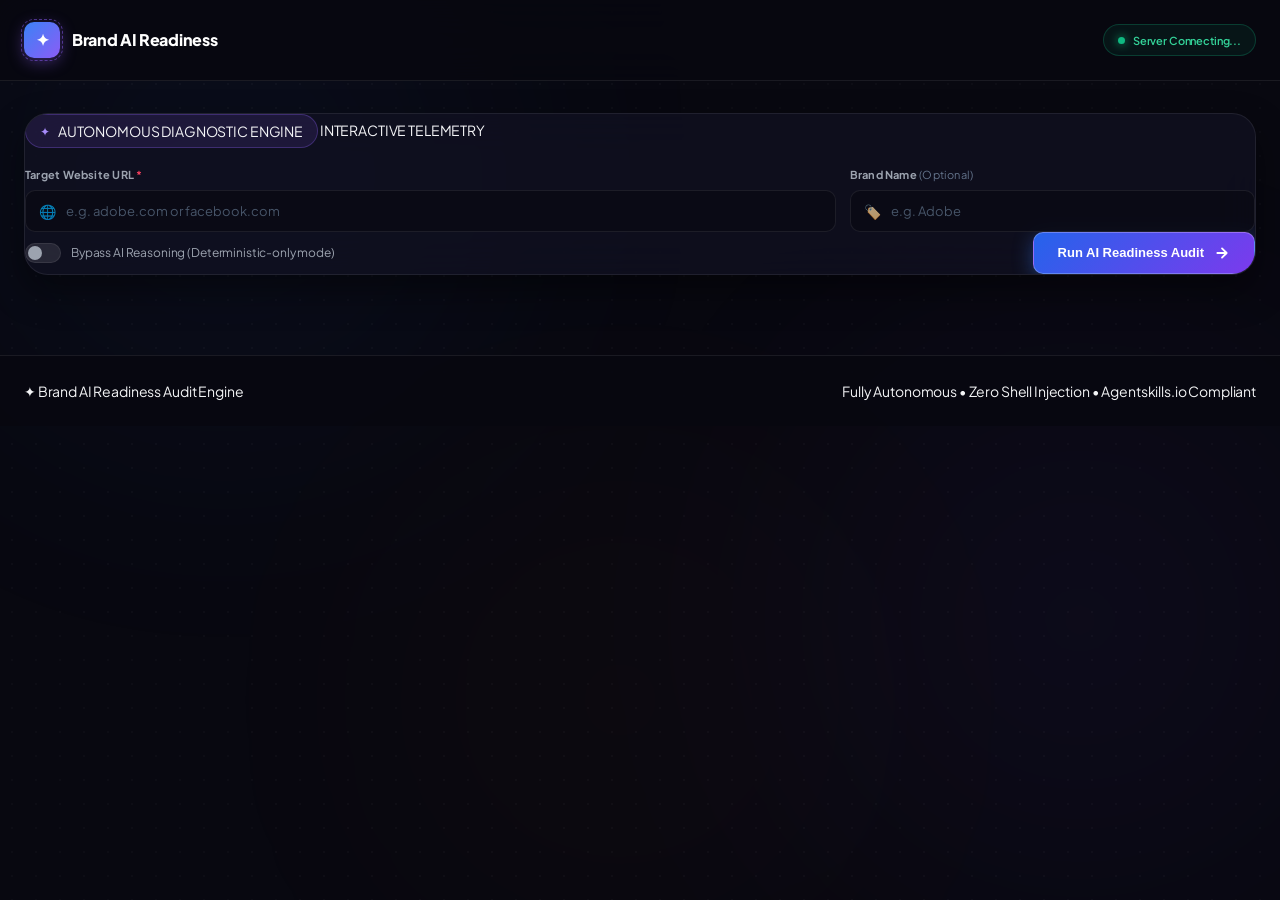
==== commit f86174c4: "style(ui): polish typography, align flex baselines, and clean brand navbar" ====
--- a/web/index.html
+++ b/web/index.html
@@ -3,7 +3,7 @@
 <head>
     <meta charset="UTF-8">
     <meta name="viewport" content="width=device-width, initial-scale=1.0">
-    <title>Brand AI Readiness Audit — Autonomous Intelligence & Diagnostic Suite</title>
+    <title>Brand AI Readiness Audit — Enterprise Intelligence Suite</title>
     <meta name="description" content="Evaluate how discoverable, understandable, and corroborated your brand is across generative AI systems, SearchGPT, Perplexity, and LLMs.">
     <link rel="preconnect" href="https://fonts.googleapis.com">
     <link rel="preconnect" href="https://fonts.gstatic.com" crossorigin>
@@ -11,7 +11,6 @@
     <link rel="stylesheet" href="styles.css">
 </head>
 <body>
-    <!-- Background Ambient Glow & Mesh Elements -->
     <div class="glow-bg-mesh">
         <div class="radial-glow glow-1"></div>
         <div class="radial-glow glow-2"></div>
@@ -20,7 +19,7 @@
     </div>
 
     <div class="app-layout">
-        <!-- TOP NAVIGATION BAR (Always visible) -->
+       <!-- GLOBAL HEADER -->
         <header class="global-navbar">
             <div class="nav-container">
                 <div class="nav-brand">
@@ -29,14 +28,14 @@
                         <div class="logo-ring"></div>
                     </div>
                     <div class="brand-info">
-                        <span class="brand-text">Brand Readiness Engine</span>
+                        <span class="brand-text">Brand AI Readiness</span>
                     </div>
                 </div>
 
                 <div class="nav-actions">
                     <div id="system-status-pill" class="system-status-chip">
                         <span class="status-pulse-dot"></span>
-                        <span class="status-chip-label">Systems Online (Playwright • Gemini 3.6-flash)</span>
+                        <span id="system-status-label" class="status-chip-label">Systems Online (Playwright Ready • Gemini Active)</span>
                     </div>
                 </div>
             </div>
@@ -45,514 +44,205 @@
         <!-- MAIN VIEWPORT -->
         <main class="main-viewport">
             
-            <!-- ==========================================
-                 PHASE 1: FULLSCREEN HERO SEARCH PAGE (Landing)
-                 ========================================== -->
-            <section class="phase-1-landing" id="phase1-landing">
-                <div class="landing-container">
-                    <!-- HERO - AUDIT FORM CARD (Full viewport centered) -->
-                    <div class="hero-left-card glass-panel" id="hero-form">
-                        <div class="card-mesh-flare"></div>
-                        
+            <!-- SEARCH / AUDIT INPUT PANEL -->
+            <section class="search-section" id="search-container">
+                <div class="search-card glass-panel">
+                    <div class="search-header-row">
                         <div class="eyebrow-pill">
                             <span class="eyebrow-star">✦</span>
-                            <span class="eyebrow-text">AUTONOMOUS AUDIT ENGINE 2.0</span>
-                        </div>
-
-                        <h1 class="hero-headline">
-                            Brand AI Readiness <br>
-                            <span class="gradient-text">Intelligence Suite</span>
-                        </h1>
-
-                        <p class="hero-description">
-                            Measure, benchmark, and optimize how Generative Search engines (SearchGPT, Perplexity, Gemini) and RAG vector systems discover, understand, and corroborate your brand identity.
-                        </p>
-
-                        <!-- Embedded Audit Form -->
-                        <form id="audit-form" class="hero-audit-form" onsubmit="event.preventDefault(); startAudit();">
-                            <div class="form-inputs-group">
-                                <div class="input-floating-field flex-2">
-                                    <label for="url-input" class="field-label">Target Website URL <span class="req">*</span></label>
-                                    <div class="input-with-icon">
-                                        <span class="input-icon">🌐</span>
-                                        <input type="text" id="url-input" class="glass-input" placeholder="e.g. stripe.com or facebook.com" required autocomplete="off">
-                                    </div>
-                                </div>
-                                <div class="input-floating-field flex-1">
-                                    <label for="brand-input" class="field-label">Brand Name <span class="opt">(Optional)</span></label>
-                                    <div class="input-with-icon">
-                                        <span class="input-icon">🏷️</span>
-                                        <input type="text" id="brand-input" class="glass-input" placeholder="e.g. Stripe" autocomplete="off">
-                                    </div>
-                                </div>
-                            </div>
-
-                            <div class="form-actions-bar">
-                                <label class="switch-toggle-label">
-                                    <input type="checkbox" id="no-llm-checkbox" class="switch-checkbox">
-                                    <span class="switch-slider"></span>
-                                    <span class="switch-text">Deterministic Only (Bypass LLM)</span>
-                                </label>
-                                
-                                <button type="submit" id="submit-btn" class="btn-neon-glow">
-                                    <span id="btn-text">Run AI Readiness Audit</span>
-                                    <span id="btn-spinner" class="spinner-neon hidden"></span>
-                                    <svg class="neon-arrow" width="16" height="16" viewBox="0 0 16 16" fill="none">
-                                        <path d="M3.333 8h9.334M8 3.333L12.667 8 8 12.667" stroke="currentColor" stroke-width="1.8" stroke-linecap="round" stroke-linejoin="round"/>
-                                    </svg>
-                                </button>
-                            </div>
-                        </form>
-                    </div>
-                </div>
-            </section>
-
-            <!-- ==========================================
-                 PHASE 2: LIVE AUDIT VERIFICATION STATE
-                 ========================================== -->
-            <section class="phase-2-verification hidden" id="phase2-verification">
-                <div class="verification-container">
-                    <!-- Compact Search Bar at Top -->
-                    <div class="compact-search-bar glass-panel">
-                        <div class="compact-search-content">
-                            <div class="compact-search-fields">
-                                <div class="compact-field">
-                                    <label class="field-label">Target</label>
-                                    <div class="input-with-icon">
-                                        <span class="input-icon">🌐</span>
-                                        <input type="text" id="compact-url-input" class="glass-input compact-input" readonly>
-                                    </div>
-                                </div>
-                                <div class="compact-field">
-                                    <label class="field-label">Brand</label>
-                                    <div class="input-with-icon">
-                                        <span class="input-icon">🏷️</span>
-                                        <input type="text" id="compact-brand-input" class="glass-input compact-input" readonly>
-                                    </div>
-                                </div>
-                                <div class="compact-field compact-badge">
-                                    <span id="compact-mode-badge" class="mode-badge">Auditing...</span>
-                                </div>
-                            </div>
-                        </div>
-                    </div>
-
-                    <!-- Multi-Agent Verification Flow Panel -->
-                    <div class="verification-main-content">
-                        <div class="hero-process-card glass-panel" id="pipeline">
-                            <div class="process-card-header">
-                                <div class="eyebrow-pill-cyan">
-                                    <span class="eyebrow-dot"></span>
-                                    <span>AUDIT PIPELINE ORCHESTRATION</span>
-                                </div>
-                                <h2 class="process-title">Multi-Agent Verification Flow</h2>
-                                <p class="process-subtitle">Real-time HTTP crawlers, headless Playwright browsers, and Knowledge Graph corroborators executing concurrently.</p>
-                            </div>
-
-                            <!-- Visual Process Wave / Orbital Graphic Display -->
-                            <div class="process-orbital-container">
-                                <div class="orbital-rings">
-                                    <div class="orbit orbit-outer">
-                                        <span class="orbit-node node-a"></span>
-                                        <span class="orbit-node node-b"></span>
-                                    </div>
-                                    <div class="orbit orbit-middle">
-                                        <span class="orbit-node node-c"></span>
-                                    </div>
-                                    <div class="orbit orbit-inner">
-                                        <div class="core-pulsar">
-                                            <span class="core-symbol">⚡</span>
-                                        </div>
-                                    </div>
-                                </div>
-
-                                <!-- Fluid Wave Vector Graphic -->
-                                <div class="wave-vector-container">
-                                    <svg class="fluid-wave-svg" viewBox="0 0 500 120" fill="none" preserveAspectRatio="none">
-                                        <path class="wave-path-1" d="M0,60 C150,110 350,10 500,60 L500,120 L0,120 Z" fill="url(#waveGrad1)" opacity="0.25"/>
-                                        <path class="wave-path-2" d="M0,70 C120,20 320,100 500,40" stroke="url(#waveGrad2)" stroke-width="2.5" stroke-linecap="round"/>
-                                        <defs>
-                                            <linearGradient id="waveGrad1" x1="0" y1="0" x2="1" y2="0">
-                                                <stop offset="0%" stop-color="#3B82F6"/>
-                                                <stop offset="50%" stop-color="#8B5CF6"/>
-                                                <stop offset="100%" stop-color="#EC4899"/>
-                                            </linearGradient>
-                                            <linearGradient id="waveGrad2" x1="0" y1="0" x2="1" y2="0">
-                                                <stop offset="0%" stop-color="#60A5FA"/>
-                                                <stop offset="50%" stop-color="#A78BFA"/>
-                                                <stop offset="100%" stop-color="#F472B6"/>
-                                            </linearGradient>
-                                        </defs>
-                                    </svg>
-                                </div>
-                            </div>
-
-                            <!-- Dynamic Loading Overlay / Progress Stages -->
-                            <div id="progress-section" class="runtime-progress-box">
-                                <div class="runtime-progress-header">
-                                    <div class="pulse-indicator-ring">
-                                        <span class="pulse-indicator-core"></span>
-                                    </div>
-                                    <div class="runtime-status-wrap">
-                                        <span class="runtime-title">Auditing Target Domain...</span>
-                                        <p id="exec-current-status" class="runtime-sub">Initializing verification pipeline...</p>
-                                    </div>
-                                </div>
-
-                                <div class="stages-timeline-grid">
-                                    <div id="stage-1" class="stage-step waiting"><span class="stage-icon">○</span> <span class="stage-text">1. HTTP Acquisition & Latency</span></div>
-                                    <div id="stage-2" class="stage-step waiting"><span class="stage-icon">○</span> <span class="stage-text">2. Technical Robots & SSL Verification</span></div>
-                                    <div id="stage-3" class="stage-step waiting"><span class="stage-icon">○</span> <span class="stage-text">3. Schema.org JSON-LD Extraction</span></div>
-                                    <div id="stage-4" class="stage-step waiting"><span class="stage-icon">○</span> <span class="stage-text">4. Playwright Headless DOM Render</span></div>
-                                    <div id="stage-5" class="stage-step waiting"><span class="stage-icon">○</span> <span class="stage-text">5. Wikidata & Wikipedia Entity Resolution</span></div>
-                                    <div id="stage-6" class="stage-step waiting"><span class="stage-icon">○</span> <span class="stage-text">6. Text Density & Card Previews</span></div>
-                                    <div id="stage-7" class="stage-step waiting"><span class="stage-icon">○</span> <span class="stage-text">7. Gemini Multi-Skill AI Reasoning</span></div>
-                                    <div id="stage-8" class="stage-step waiting"><span class="stage-icon">○</span> <span class="stage-text">8. Deterministic Readiness Scoring</span></div>
-                                </div>
-                            </div>
-                        </div>
-                    </div>
-                </div>
-            </section>
-
-            <!-- ==========================================
-                 PHASE 3: AUDIT REPORT & DASHBOARD VIEW
-                 ========================================== -->
-            <section class="phase-3-report hidden" id="phase3-report">
-                <!-- Compact Search Bar at Top -->
-                <div class="compact-search-bar glass-panel">
-                    <div class="compact-search-content">
-                        <div class="compact-search-fields">
-                            <div class="compact-field">
-                                <label class="field-label">Target</label>
+                            <span>AUTONOMOUS DIAGNOSTIC ENGINE</span>
+                        </div>
+                        <span class="interactive-tag">INTERACTIVE TELEMETRY</span>
+                    </div>
+
+                    <form id="audit-form" class="audit-form-grid" onsubmit="event.preventDefault(); startAudit();">
+                        <div class="form-inputs-group">
+                            <div class="input-floating-field flex-2">
+                                <label for="url-input" class="field-label">Target Website URL <span class="req">*</span></label>
                                 <div class="input-with-icon">
                                     <span class="input-icon">🌐</span>
-                                    <input type="text" id="report-url-input" class="glass-input compact-input" readonly>
+                                    <input type="text" id="url-input" class="glass-input" placeholder="e.g. adobe.com or facebook.com" required autocomplete="off">
                                 </div>
                             </div>
-                            <div class="compact-field">
-                                <label class="field-label">Brand</label>
+                            <div class="input-floating-field flex-1">
+                                <label for="brand-input" class="field-label">Brand Name <span class="opt">(Optional)</span></label>
                                 <div class="input-with-icon">
                                     <span class="input-icon">🏷️</span>
-                                    <input type="text" id="report-brand-input" class="glass-input compact-input" readonly>
+                                    <input type="text" id="brand-input" class="glass-input" placeholder="e.g. Adobe" autocomplete="off">
                                 </div>
                             </div>
-                            <div class="compact-field compact-badge">
-                                <span id="report-mode-badge" class="mode-badge mode-complete">Complete</span>
-                            </div>
-                            <div class="compact-field compact-action">
-                                <button id="reset-audit-btn" class="btn-secondary btn-glass-action" onclick="resetToPhase1()">
-                                    <svg width="14" height="14" viewBox="0 0 16 16" fill="none">
-                                        <path d="M8 2v8m0 0l3-3m-3 3L5 7m8 5v1.333a1.333 1.333 0 01-1.333 1.334H4.333A1.333 1.333 0 013 13.333V12" stroke="currentColor" stroke-width="1.6" stroke-linecap="round" stroke-linejoin="round"/>
-                                    </svg>
-                                    <span>Run New Audit</span>
-                                </button>
-                            </div>
-                        </div>
-                    </div>
-
-                    <div class="report-main-content">
-                        
-                        <!-- SCORECARD GAUGE & AI REASONING BANNER -->
-                        <section class="grid-row row-scorecard-section" id="matrix">
-                            <!-- SCORECARD & 3-SERVICE PILLARS (DARK GLASS CONTAINER) -->
-                            <div class="light-contrast-container">
-                                <div class="dot-matrix-arc-bg"></div>
-                                <div class="light-card-content">
-                                    <!-- Scorecard Gauge Layout -->
-                                    <div class="scorecard-main-block">
-                                        <div class="gauge-dial-wrap">
-                                            <svg class="score-ring-svg" viewBox="0 0 120 120">
-                                                <circle class="ring-bg-track" cx="60" cy="60" r="52"></circle>
-                                                <circle id="score-ring-fill" class="ring-fill-glow" cx="60" cy="60" r="52" stroke-dasharray="326.7" stroke-dashoffset="326.7"></circle>
-                                            </svg>
-                                            <div class="gauge-number-center">
-                                                <span id="score-value" class="gauge-score-value">0</span>
-                                                <span class="gauge-score-label">/100</span>
-                                            </div>
-                                        </div>
-
-                                        <div class="scorecard-text-block">
-                                            <div class="scorecard-badge-line">
-                                                <h2 id="res-brand-name" class="scorecard-title">Brand AI Readiness Scorecard</h2>
-                                                <span id="res-readiness-badge" class="badge-readiness-status">READY FOR AUDIT</span>
-                                            </div>
-                                            <p class="scorecard-domain">Target Domain: <a id="res-target-url" href="#" target="_blank" class="domain-anchor">run audit above</a></p>
-                                            <p class="scorecard-summary-desc">
-                                                Comprehensive composite score calculating AI search crawler readability, schema precision, citation corroboration, and LLM generative indexing confidence.
-                                            </p>
-                                            
-                                            <div class="severity-pill-group">
-                                                <div class="sev-chip sev-crit"><span class="chip-circle"></span> <strong id="count-critical">0</strong> Critical</div>
-                                                <div class="sev-chip sev-high"><span class="chip-circle"></span> <strong id="count-high">0</strong> High</div>
-                                                <div class="sev-chip sev-med"><span class="chip-circle"></span> <strong id="count-medium">0</strong> Medium</div>
-                                                <div class="sev-chip sev-low"><span class="chip-circle"></span> <strong id="count-low">0</strong> Low</div>
-                                            </div>
-                                        </div>
-                                    </div>
-
-                                    <!-- 3 Service Columns Over Arc Visualization -->
-                                    <div class="three-service-columns">
-                                        <div class="service-col">
-                                            <span class="service-icon-wrap">📐</span>
-                                            <h4 class="service-col-title">Design & Schema</h4>
-                                            <p class="service-col-text">Structural JSON-LD metadata, semantic header hierarchy, and token chunk optimization.</p>
-                                        </div>
-                                        <div class="service-col">
-                                            <span class="service-icon-wrap">⚙️</span>
-                                            <h4 class="service-col-title">Engineering & Crawl</h4>
-                                            <p class="service-col-text">Robots.txt AI bot accessibility, SSL security verification, and Playwright DOM hydration.</p>
-                                        </div>
-                                        <div class="service-col">
-                                            <span class="service-icon-wrap">🌐</span>
-                                            <h4 class="service-col-title">Corroboration & Entity</h4>
-                                            <p class="service-col-text">External entity grounding across Wikidata and Wikipedia facts to prevent LLM hallucinations.</p>
-                                        </div>
-                                    </div>
-                                </div>
-                            </div>
-
-                            <!-- AI REASONING TELEMETRY BANNER -->
-                            <div id="ai-reasoning-banner" class="glass-telemetry-banner">
-                                <div class="telemetry-icon-orb">
-                                    <span class="telemetry-spark">🤖</span>
-                                </div>
-                                <div class="telemetry-details">
-                                    <h4 id="banner-ai-title" class="telemetry-headline">AI Multi-Skill Reasoning Active</h4>
-                                    <p id="banner-ai-sub" class="telemetry-subline">gemini (gemini-3-flash-preview) reasoning engine operational. Cross-skill findings validated with calibrated confidence.</p>
-                                </div>
-                                <div class="telemetry-action">
-                                    <button id="export-json-btn" class="btn-glass-action">
-                                        <span>Export JSON Report</span>
-                                        <svg width="14" height="14" viewBox="0 0 16 16" fill="none">
-                                            <path d="M8 2v8m0 0l3-3m-3 3L5 7m8 5v1.333a1.333 1.333 0 01-1.333 1.334H4.333A1.333 1.333 0 013 13.333V12" stroke="currentColor" stroke-width="1.6" stroke-linecap="round" stroke-linejoin="round"/>
-                                        </svg>
-                                    </button>
-                                </div>
-                            </div>
-                        </section>
-
-                        <!-- ==========================================
-                             SECTION 3: AUDIT EVIDENCE PIPELINE & CORE AI READINESS DIMENSIONS SCORE
-                             ========================================== -->
-                        <section class="grid-row row-dimensions-pipeline-suite">
+                        </div>
+
+                        <div class="form-actions-bar">
+                            <label class="switch-toggle-label">
+                                <input type="checkbox" id="no-llm-checkbox" class="switch-checkbox">
+                                <span class="switch-slider"></span>
+                                <span class="switch-text">Bypass AI Reasoning (Deterministic-only mode)</span>
+                            </label>
                             
-                            <!-- TOP WIDE CARD: AUDIT EVIDENCE PIPELINE & SIGNAL PROVENANCE -->
-                            <div class="evidence-provenance-wide-card glass-panel">
-                                <div class="evidence-card-top-header">
-                                    <div class="evidence-header-left">
-                                        <div class="provenance-icon-badge">
-                                            <svg width="16" height="16" viewBox="0 0 24 24" fill="none" stroke="currentColor" stroke-width="2" stroke-linecap="round" stroke-linejoin="round">
-                                                <rect x="2" y="4" width="20" height="6" rx="2"></rect>
-                                                <rect x="2" y="14" width="20" height="6" rx="2"></rect>
-                                                <line x1="6" y1="7" x2="6.01" y2="7"></line>
-                                                <line x1="6" y1="17" x2="6.01" y2="17"></line>
-                                            </svg>
-                                        </div>
-                                        <div class="provenance-titles">
-                                            <h3 class="provenance-main-title">Audit Evidence Pipeline & Signal Provenance</h3>
-                                            <p class="provenance-sub-title">7 live telemetry inspection nodes verifying signals from wire to DOM</p>
-                                        </div>
-                                    </div>
-                                    <span class="live-nodes-chip">7 LIVE NODES</span>
-                                </div>
-
-                                <!-- Horizontal Row of Telemetry Signal Pills -->
-                                <div id="evidence-pipeline-grid" class="provenance-pills-row">
-                                    <div id="node-1" class="pipe-node pipe-ok">
-                                        <span class="node-icon">✓</span> <span class="node-text">Live Website Fetched</span>
-                                    </div>
-                                    <div id="node-2" class="pipe-node pipe-ok">
-                                        <span class="node-icon">✓</span> <span class="node-text">Robots.txt Inspected</span>
-                                    </div>
-                                    <div id="node-3" class="pipe-node pipe-unavail">
-                                        <span class="node-icon">✓</span> <span class="node-text">Sitemap Discovered...</span>
-                                    </div>
-                                    <div id="node-4" class="pipe-node pipe-ok">
-                                        <span class="node-icon">✓</span> <span class="node-text">Server HTML Inspected...</span>
-                                    </div>
-                                    <div id="node-5" class="pipe-node pipe-unavail">
-                                        <span class="node-icon">✓</span> <span class="node-text">JS-Rendered DOM ...</span>
-                                    </div>
-                                    <div id="node-6" class="pipe-node pipe-ok">
-                                        <span class="node-icon">✓</span> <span class="node-text">Schema.org Extracted...</span>
-                                    </div>
-                                    <div id="node-7" class="pipe-node pipe-ok">
-                                        <span class="node-icon">✓</span> <span class="node-text">Wikidata Corroborated...</span>
-                                    </div>
-                                </div>
-                            </div>
-
-                            <!-- 4-COLUMN CORE AI READINESS DIMENSIONS SCORE GRID -->
-                            <div class="dimensions-four-grid">
-                                
-                                <!-- Card 1: Crawl & Render -->
-                                <div class="dimension-glass-card dim-card-crawl">
-                                    <div class="dim-card-header">
-                                        <div class="dim-icon-circle icon-crawl">
-                                            <span>🌐</span>
-                                        </div>
-                                        <span class="dim-rating-badge badge-optimal">OPTIMAL</span>
-                                    </div>
-                                    
-                                    <div class="dim-title-score-row">
-                                        <h3 class="dim-title">Crawl & Render</h3>
-                                        <span class="dim-score-wrap"><strong id="dim-score-crawl" class="dim-score-num">0</strong><span class="dim-score-denom">/100</span></span>
-                                    </div>
-
-                                    <div class="dim-progress-track">
-                                        <div id="bar-fill-crawl" class="dim-progress-bar bar-blue" style="width: 0%;"></div>
-                                    </div>
-
-                                    <p class="dim-description">
-                                        Robots directives, AI crawler access (GPTBot, PerplexityBot), SSL cert validity, and JS hydration.
-                                    </p>
-                                </div>
-
-                                <!-- Card 2: Semantic Readiness -->
-                                <div class="dimension-glass-card dim-card-semantic">
-                                    <div class="dim-card-header">
-                                        <div class="dim-icon-circle icon-semantic">
-                                            <span>📄</span>
-                                        </div>
-                                        <span class="dim-rating-badge badge-good">GOOD</span>
-                                    </div>
-                                    
-                                    <div class="dim-title-score-row">
-                                        <h3 class="dim-title">Semantic Readiness</h3>
-                                        <span class="dim-score-wrap"><strong id="dim-score-semantic" class="dim-score-num">0</strong><span class="dim-score-denom">/100</span></span>
-                                    </div>
-
-                                    <div class="dim-progress-track">
-                                        <div id="bar-fill-semantic" class="dim-progress-bar bar-purple" style="width: 0%;"></div>
-                                    </div>
-
-                                    <p class="dim-description">
-                                        Schema.org JSON-LD definitions, heading hierarchy, and entity chunkability for RAG vector pipelines.
-                                    </p>
-                                </div>
-
-                                <!-- Card 3: Corroboration -->
-                                <div class="dimension-glass-card dim-card-corroboration">
-                                    <div class="dim-card-header">
-                                        <div class="dim-icon-circle icon-corroboration">
-                                            <span>🛡️</span>
-                                        </div>
-                                        <span class="dim-rating-badge badge-optimal">OPTIMAL</span>
-                                    </div>
-                                    
-                                    <div class="dim-title-score-row">
-                                        <h3 class="dim-title">Corroboration</h3>
-                                        <span class="dim-score-wrap"><strong id="dim-score-corroboration" class="dim-score-num">0</strong><span class="dim-score-denom">/100</span></span>
-                                    </div>
-
-                                    <div class="dim-progress-track">
-                                        <div id="bar-fill-corroboration" class="dim-progress-bar bar-emerald" style="width: 0%;"></div>
-                                    </div>
-
-                                    <p class="dim-description">
-                                        Wikidata/Wikipedia entity resolution, sameAs social links, and external consensus signals.
-                                    </p>
-                                </div>
-
-                                <!-- Card 4: Engagement Audit -->
-                                <div class="dimension-glass-card dim-card-engagement">
-                                    <div class="dim-card-header">
-                                        <div class="dim-icon-circle icon-engagement">
-                                            <span>🎯</span>
-                                        </div>
-                                        <span class="dim-rating-badge badge-good">GOOD</span>
-                                    </div>
-                                    
-                                    <div class="dim-title-score-row">
-                                        <h3 class="dim-title">Engagement Audit</h3>
-                                        <span class="dim-score-wrap"><strong id="dim-score-engagement" class="dim-score-num">0</strong><span class="dim-score-denom">/100</span></span>
-                                    </div>
-
-                                    <div class="dim-progress-track">
-                                        <div id="bar-fill-engagement" class="dim-progress-bar bar-orange" style="width: 0%;"></div>
-                                    </div>
-
-                                    <p class="dim-description">
-                                        Text-to-code density, hero value proposition clarity, and meta description citation previews.
-                                    </p>
-                                </div>
-
-                            </div>
-                        </section>
-
-                        <!-- ==========================================
-                             SECTION 4: DIAGNOSTIC FINDINGS & REMEDIATION ROADMAP MATRIX
-                             ========================================== -->
-                        <section class="grid-row row-findings-matrix" id="findings">
-                            <div class="matrix-findings-container">
-                                <div class="matrix-layout">
-                                    <!-- Matrix Left: Category Navigation Bar -->
-                                    <aside class="matrix-vertical-nav">
-                                        <span class="matrix-nav-heading">AUDIT CATEGORIES</span>
-                                        <div class="tabs-vertical-group">
-                                            <button class="tab-matrix-btn active" onclick="filterSkill('all', this)">
-                                                <span class="tab-bullet"></span> All Findings
-                                            </button>
-                                            <button class="tab-matrix-btn" onclick="filterSkill('crawl-render-audit', this)">
-                                                <span class="tab-bullet"></span> Crawl & Render
-                                            </button>
-                                            <button class="tab-matrix-btn" onclick="filterSkill('semantic-readiness', this)">
-                                                <span class="tab-bullet"></span> Semantics & Schema
-                                            </button>
-                                            <button class="tab-matrix-btn" onclick="filterSkill('freshness-corroboration', this)">
-                                                <span class="tab-bullet"></span> Corroboration
-                                            </button>
-                                            <button class="tab-matrix-btn" onclick="filterSkill('engagement-audit', this)">
-                                                <span class="tab-bullet"></span> Engagement
-                                            </button>
-                                        </div>
-
-                                        <div class="matrix-filter-box">
-                                            <label for="severity-filter" class="filter-box-label">SEVERITY FILTER</label>
-                                            <select id="severity-filter" class="matrix-select-input" onchange="filterSeverity(this.value)">
-                                                <option value="all">All Severities</option>
-                                                <option value="critical">Critical Only</option>
-                                                <option value="high">High Only</option>
-                                                <option value="medium">Medium Only</option>
-                                                <option value="low">Low Only</option>
-                                            </select>
-                                        </div>
-                                    </aside>
-
-                                    <!-- Matrix Right: Glassmorphic Execution Cards / Findings List -->
-                                    <div class="matrix-cards-content">
-                                        <div class="matrix-cards-header">
-                                            <h3 class="matrix-header-title">Diagnostic Findings & Action Plan</h3>
-                                            <span class="matrix-header-badge">REAL-TIME INSPECTOR</span>
-                                        </div>
-
-                                        <div id="findings-list-container" class="findings-glass-grid">
-                                            <div class="finding-glass-empty-state">
-                                                <span class="empty-icon">🔍</span>
-                                                <h4 class="empty-title">Ready to Inspect</h4>
-                                                <p class="empty-desc">Enter any target website domain above and run the audit to populate real-time diagnostic findings, AI reasoning notes, and implementation guides.</p>
-                                            </div>
-                                        </div>
-                                    </div>
-                                </div>
-                            </div>
-                        </section>
+                            <button type="submit" id="submit-btn" class="btn-neon-glow">
+                                <span id="btn-text">Run AI Readiness Audit</span>
+                                <span id="btn-spinner" class="spinner-neon hidden"></span>
+                                <svg class="neon-arrow" width="16" height="16" viewBox="0 0 16 16" fill="none">
+                                    <path d="M3.333 8h9.334M8 3.333L12.667 8 8 12.667" stroke="currentColor" stroke-width="1.8" stroke-linecap="round" stroke-linejoin="round"/>
+                                </svg>
+                            </button>
+                        </div>
+                    </form>
+                </div>
+            </section>
+
+            <!-- AUDIT REPORT CONTAINER (Initially Hidden) -->
+            <section class="report-section hidden" id="report-view">
+                
+                <!-- SCORECARD HERO CARD -->
+                <div class="scorecard-card glass-panel">
+                    <div class="scorecard-layout">
+                        <!-- Score Dial -->
+                        <div class="gauge-dial-wrap">
+                            <svg class="score-ring-svg" viewBox="0 0 120 120">
+                                <circle class="ring-bg-track" cx="60" cy="60" r="52"></circle>
+                                <circle id="score-ring-fill" class="ring-fill-glow" cx="60" cy="60" r="52" stroke-dasharray="326.7" stroke-dashoffset="326.7"></circle>
+                            </svg>
+                            <div class="gauge-number-center">
+                                <span id="score-value" class="gauge-score-value">0</span>
+                                <span class="gauge-score-label">/100</span>
+                            </div>
+                        </div>
+
+                        <!-- Details & Badges -->
+                        <div class="scorecard-text-block">
+                            <div class="scorecard-badge-line">
+                                <h2 id="res-brand-name" class="scorecard-title">Brand AI Readiness Scorecard</h2>
+                                <span id="res-readiness-badge" class="badge-readiness-status">EVALUATING</span>
+                            </div>
+                            <p class="scorecard-domain">Target Domain: <a id="res-target-url" href="#" target="_blank" class="domain-anchor">domain.com</a></p>
+                            <p class="scorecard-summary-desc">
+                                This score reflects how effectively Generative Search engines (SearchGPT, Perplexity, Google SGE) and RAG vector pipelines can index, understand, and corroborate your brand's digital identity.
+                            </p>
+                            
+                            <div class="severity-pill-group">
+                                <div class="sev-chip sev-crit"><span class="chip-circle"></span> <strong id="count-critical">0</strong> Critical</div>
+                                <div class="sev-chip sev-high"><span class="chip-circle"></span> <strong id="count-high">0</strong> High</div>
+                                <div class="sev-chip sev-med"><span class="chip-circle"></span> <strong id="count-medium">0</strong> Medium</div>
+                                <div class="sev-chip sev-low"><span class="chip-circle"></span> <strong id="count-low">0</strong> Low</div>
+                            </div>
+                        </div>
+                    </div>
+                </div>
+
+                <!-- AI REASONING ACTIVE BANNER -->
+                <div id="ai-reasoning-banner" class="telemetry-banner glass-panel">
+                    <div class="telemetry-icon-orb">
+                        <span class="telemetry-spark">🤖</span>
+                    </div>
+                    <div class="telemetry-details">
+                        <h4 id="banner-ai-title" class="telemetry-headline">AI Multi-Skill Reasoning Applied</h4>
+                        <p id="banner-ai-sub" class="telemetry-subline">Initializing reasoning pipeline...</p>
+                    </div>
+                    <div class="telemetry-action">
+                        <button id="export-json-btn" class="btn-glass-action" onclick="exportJSON()">
+                            <span>Export Audit Report (JSON)</span>
+                            <svg width="14" height="14" viewBox="0 0 16 16" fill="none">
+                                <path d="M8 2v8m0 0l3-3m-3 3L5 7m8 5v1.333a1.333 1.333 0 01-1.333 1.334H4.333A1.333 1.333 0 013 13.333V12" stroke="currentColor" stroke-width="1.6" stroke-linecap="round" stroke-linejoin="round"/>
+                            </svg>
+                        </button>
+                    </div>
+                </div>
+
+                <!-- EVIDENCE PIPELINE ROW (HOW WE KNOW) -->
+                <div class="pipeline-section glass-panel">
+                    <div class="pipeline-header">
+                        <h3 class="section-title">How We Know (Audit Evidence Pipeline)</h3>
+                        <span class="pipeline-tag">8 REAL-TIME TELEMETRY NODES</span>
+                    </div>
+                    <div id="evidence-pipeline-grid" class="pipeline-nodes-grid">
+                        <!-- Injected dynamically via app.js -->
+                    </div>
+                </div>
+
+                <!-- 4 CORE CATEGORY SCORES -->
+                <div class="category-scores-section">
+                    <h3 class="section-title mb-4">Skill Category Scores</h3>
+                    <div class="category-grid">
+                        <div class="cat-card glass-panel">
+                            <div class="cat-header">
+                                <span class="cat-name">Crawl & Render</span>
+                                <span id="score-crawl" class="cat-score">0/100</span>
+                            </div>
+                            <div class="cat-progress-track">
+                                <div id="bar-crawl" class="cat-progress-bar bar-blue" style="width: 0%"></div>
+                            </div>
+                        </div>
+
+                        <div class="cat-card glass-panel">
+                            <div class="cat-header">
+                                <span class="cat-name">Semantic Readiness</span>
+                                <span id="score-semantics" class="cat-score">0/100</span>
+                            </div>
+                            <div class="cat-progress-track">
+                                <div id="bar-semantics" class="cat-progress-bar bar-purple" style="width: 0%"></div>
+                            </div>
+                        </div>
+
+                        <div class="cat-card glass-panel">
+                            <div class="cat-header">
+                                <span class="cat-name">Freshness & Corroboration</span>
+                                <span id="score-corroboration" class="cat-score">0/100</span>
+                            </div>
+                            <div class="cat-progress-track">
+                                <div id="bar-corroboration" class="cat-progress-bar bar-emerald" style="width: 0%"></div>
+                            </div>
+                        </div>
+
+                        <div class="cat-card glass-panel">
+                            <div class="cat-header">
+                                <span class="cat-name">Engagement Audit</span>
+                                <span id="score-engagement" class="cat-score">0/100</span>
+                            </div>
+                            <div class="cat-progress-track">
+                                <div id="bar-engagement" class="cat-progress-bar bar-orange" style="width: 0%"></div>
+                            </div>
+                        </div>
+                    </div>
+                </div>
+
+                <!-- FINDINGS & ACTIONS MATRIX -->
+                <div class="findings-section glass-panel">
+                    <div class="findings-header">
+                        <div>
+                            <h3 class="section-title">Diagnostic Findings & Remediation Plan</h3>
+                            <p class="section-subtitle">Categorized actionable recommendations calibrated by impact.</p>
+                        </div>
+                        <div class="filter-controls">
+                            <select id="category-filter" class="glass-select" onchange="applyFilters()">
+                                <option value="all">All Categories</option>
+                                <option value="discoverability">Crawl & Render</option>
+                                <option value="semantics">Semantic Readiness</option>
+                                <option value="corroboration">Corroboration</option>
+                                <option value="engagement">Engagement Audit</option>
+                            </select>
+                            <select id="severity-filter" class="glass-select" onchange="applyFilters()">
+                                <option value="all">All Severities</option>
+                                <option value="critical">Critical</option>
+                                <option value="high">High</option>
+                                <option value="medium">Medium</option>
+                                <option value="low">Low</option>
+                            </select>
+                        </div>
+                    </div>
+
+                    <div id="findings-container" class="findings-list">
+                        <!-- Finding cards injected dynamically -->
                     </div>
                 </div>
             </section>
         </main>
 
-        <!-- FOOTER -->
         <footer class="global-footer">
             <div class="footer-container">
-                <div class="footer-left">
-                    <span class="footer-brand-logo">✦ Brand Readiness Engine</span>
-                    <span class="footer-copy">© 2026 Autonomous Brand AI Readiness System. Powered by Playwright & Gemini 3.6-flash.</span>
-                </div>
-                <div class="footer-links">
-                    <span class="footer-status-tag">Status: Operational</span>
-                </div>
+                <span>✦ Brand AI Readiness Audit Engine</span>
+                <span>Fully Autonomous • Zero Shell Injection • Agentskills.io Compliant</span>
             </div>
         </footer>
     </div>
--- a/web/styles.css
+++ b/web/styles.css
@@ -73,7 +73,9 @@
     min-height: 100vh;
     background-color: var(--bg-base);
     color: var(--text-primary);
-    font-family: var(--font-display);
+    font-family: 'Plus Jakarta Sans', -apple-system, BlinkMacSystemFont, 'Segoe UI', Roboto, sans-serif;
+    font-feature-settings: 'cv02', 'cv03', 'cv04', 'cv11';
+    letter-spacing: -0.01em;
     font-size: 14px;
     line-height: 1.6;
     -webkit-font-smoothing: antialiased;
@@ -169,6 +171,7 @@
 .nav-container {
     max-width: 1360px;
     margin: 0 auto;
+    height: 48px;
     display: flex;
     align-items: center;
     justify-content: space-between;
@@ -230,6 +233,8 @@
     display: inline-flex;
     align-items: center;
     gap: 8px;
+    height: 32px;
+    line-height: 1;
     padding: 6px 14px;
     background: rgba(16, 185, 129, 0.08);
     border: 1px solid rgba(16, 185, 129, 0.25);
@@ -246,6 +251,7 @@
     background-color: var(--accent-emerald);
     box-shadow: 0 0 10px var(--accent-emerald);
     animation: statusPulse 2s infinite ease-in-out;
+    flex-shrink: 0;
 }
 
 @keyframes statusPulse {
@@ -944,7 +950,7 @@
     gap: 28px;
 }
 
-.scorecard-main-block {
+.scorecard-layout, .scorecard-main-block {
     display: flex;
     align-items: center;
     gap: 32px;
@@ -989,7 +995,7 @@
 .gauge-score-value, .score-val {
     font-size: 34px;
     font-weight: 800;
-    font-family: var(--font-mono);
+    font-family: 'JetBrains Mono', monospace;
     color: var(--text-pure);
     line-height: 1;
 }
@@ -1261,17 +1267,17 @@
 }
 
 /* Horizontal Row of Telemetry Signal Pills */
-.provenance-pills-row, .pipeline-grid {
+.provenance-pills-row, .pipeline-grid, .pipeline-nodes-grid {
     display: flex;
     align-items: center;
     gap: 8px;
     flex-wrap: wrap;
 }
 
-.pipe-node {
+.pipe-node, .provenance-pill, .pipeline-node {
     display: inline-flex;
     align-items: center;
-    gap: 6px;
+    gap: 8px;
     padding: 6px 14px;
     border-radius: var(--radius-full);
     font-size: 11.5px;
@@ -1413,12 +1419,13 @@
 }
 
 .dim-score-wrap {
-    font-family: var(--font-mono);
+    font-family: 'JetBrains Mono', monospace;
 }
 
 .dim-score-num {
     font-size: 20px;
     font-weight: 800;
+    font-family: 'JetBrains Mono', monospace;
     color: var(--text-pure);
 }
 
@@ -1655,10 +1662,14 @@
     color: var(--text-pure);
 }
 
-.finding-id-tag {
-    font-family: var(--font-mono);
+.finding-id-tag, .finding-id {
+    font-family: 'JetBrains Mono', monospace;
     font-size: 11px;
     color: var(--text-muted);
+}
+
+pre, code {
+    font-family: 'JetBrains Mono', monospace;
 }
 
 .finding-meta-line {
@@ -1861,7 +1872,7 @@
         flex-direction: column;
     }
 
-    .scorecard-main-block {
+    .scorecard-layout, .scorecard-main-block {
         flex-direction: column;
         text-align: center;
     }
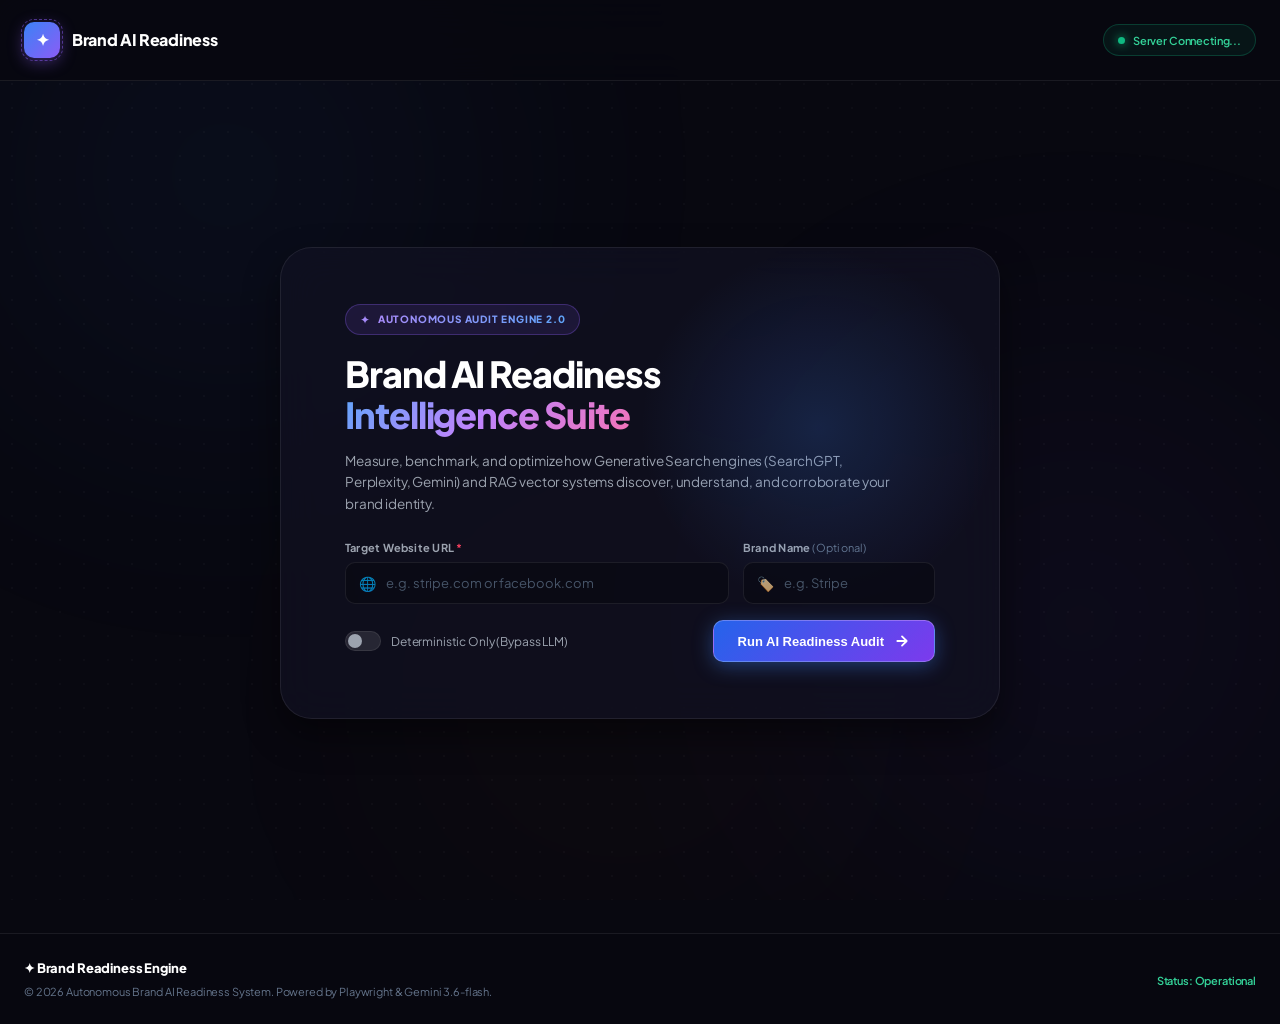
==== commit 5d6d1641: "feat(core): complete brand ai readiness audit with 100% test pass and polished ui" ====
--- a/web/index.html
+++ b/web/index.html
@@ -3,7 +3,7 @@
 <head>
     <meta charset="UTF-8">
     <meta name="viewport" content="width=device-width, initial-scale=1.0">
-    <title>Brand AI Readiness Audit — Enterprise Intelligence Suite</title>
+    <title>Brand AI Readiness Audit — Autonomous Intelligence & Diagnostic Suite</title>
     <meta name="description" content="Evaluate how discoverable, understandable, and corroborated your brand is across generative AI systems, SearchGPT, Perplexity, and LLMs.">
     <link rel="preconnect" href="https://fonts.googleapis.com">
     <link rel="preconnect" href="https://fonts.gstatic.com" crossorigin>
@@ -11,6 +11,7 @@
     <link rel="stylesheet" href="styles.css">
 </head>
 <body>
+    <!-- Background Ambient Glow & Mesh Elements -->
     <div class="glow-bg-mesh">
         <div class="radial-glow glow-1"></div>
         <div class="radial-glow glow-2"></div>
@@ -19,7 +20,7 @@
     </div>
 
     <div class="app-layout">
-       <!-- GLOBAL HEADER -->
+        <!-- TOP NAVIGATION BAR (Always visible) -->
         <header class="global-navbar">
             <div class="nav-container">
                 <div class="nav-brand">
@@ -35,7 +36,7 @@
                 <div class="nav-actions">
                     <div id="system-status-pill" class="system-status-chip">
                         <span class="status-pulse-dot"></span>
-                        <span id="system-status-label" class="status-chip-label">Systems Online (Playwright Ready • Gemini Active)</span>
+                        <span class="status-chip-label">Systems Online (Playwright • Gemini 3.6-flash)</span>
                     </div>
                 </div>
             </div>
@@ -44,205 +45,514 @@
         <!-- MAIN VIEWPORT -->
         <main class="main-viewport">
             
-            <!-- SEARCH / AUDIT INPUT PANEL -->
-            <section class="search-section" id="search-container">
-                <div class="search-card glass-panel">
-                    <div class="search-header-row">
+            <!-- ==========================================
+                 PHASE 1: FULLSCREEN HERO SEARCH PAGE (Landing)
+                 ========================================== -->
+            <section class="phase-1-landing" id="phase1-landing">
+                <div class="landing-container">
+                    <!-- HERO - AUDIT FORM CARD (Full viewport centered) -->
+                    <div class="hero-left-card glass-panel" id="hero-form">
+                        <div class="card-mesh-flare"></div>
+                        
                         <div class="eyebrow-pill">
                             <span class="eyebrow-star">✦</span>
-                            <span>AUTONOMOUS DIAGNOSTIC ENGINE</span>
+                            <span class="eyebrow-text">AUTONOMOUS AUDIT ENGINE 2.0</span>
                         </div>
-                        <span class="interactive-tag">INTERACTIVE TELEMETRY</span>
-                    </div>
-
-                    <form id="audit-form" class="audit-form-grid" onsubmit="event.preventDefault(); startAudit();">
-                        <div class="form-inputs-group">
-                            <div class="input-floating-field flex-2">
-                                <label for="url-input" class="field-label">Target Website URL <span class="req">*</span></label>
+
+                        <h1 class="hero-headline">
+                            Brand AI Readiness <br>
+                            <span class="gradient-text">Intelligence Suite</span>
+                        </h1>
+
+                        <p class="hero-description">
+                            Measure, benchmark, and optimize how Generative Search engines (SearchGPT, Perplexity, Gemini) and RAG vector systems discover, understand, and corroborate your brand identity.
+                        </p>
+
+                        <!-- Embedded Audit Form -->
+                        <form id="audit-form" class="hero-audit-form" onsubmit="event.preventDefault(); startAudit();">
+                            <div class="form-inputs-group">
+                                <div class="input-floating-field flex-2">
+                                    <label for="url-input" class="field-label">Target Website URL <span class="req">*</span></label>
+                                    <div class="input-with-icon">
+                                        <span class="input-icon">🌐</span>
+                                        <input type="text" id="url-input" class="glass-input" placeholder="e.g. stripe.com or facebook.com" required autocomplete="off">
+                                    </div>
+                                </div>
+                                <div class="input-floating-field flex-1">
+                                    <label for="brand-input" class="field-label">Brand Name <span class="opt">(Optional)</span></label>
+                                    <div class="input-with-icon">
+                                        <span class="input-icon">🏷️</span>
+                                        <input type="text" id="brand-input" class="glass-input" placeholder="e.g. Stripe" autocomplete="off">
+                                    </div>
+                                </div>
+                            </div>
+
+                            <div class="form-actions-bar">
+                                <label class="switch-toggle-label">
+                                    <input type="checkbox" id="no-llm-checkbox" class="switch-checkbox">
+                                    <span class="switch-slider"></span>
+                                    <span class="switch-text">Deterministic Only (Bypass LLM)</span>
+                                </label>
+                                
+                                <button type="submit" id="submit-btn" class="btn-neon-glow">
+                                    <span id="btn-text">Run AI Readiness Audit</span>
+                                    <span id="btn-spinner" class="spinner-neon hidden"></span>
+                                    <svg class="neon-arrow" width="16" height="16" viewBox="0 0 16 16" fill="none">
+                                        <path d="M3.333 8h9.334M8 3.333L12.667 8 8 12.667" stroke="currentColor" stroke-width="1.8" stroke-linecap="round" stroke-linejoin="round"/>
+                                    </svg>
+                                </button>
+                            </div>
+                        </form>
+                    </div>
+                </div>
+            </section>
+
+            <!-- ==========================================
+                 PHASE 2: LIVE AUDIT VERIFICATION STATE
+                 ========================================== -->
+            <section class="phase-2-verification hidden" id="phase2-verification">
+                <div class="verification-container">
+                    <!-- Compact Search Bar at Top -->
+                    <div class="compact-search-bar glass-panel">
+                        <div class="compact-search-content">
+                            <div class="compact-search-fields">
+                                <div class="compact-field">
+                                    <label class="field-label">Target</label>
+                                    <div class="input-with-icon">
+                                        <span class="input-icon">🌐</span>
+                                        <input type="text" id="compact-url-input" class="glass-input compact-input" readonly>
+                                    </div>
+                                </div>
+                                <div class="compact-field">
+                                    <label class="field-label">Brand</label>
+                                    <div class="input-with-icon">
+                                        <span class="input-icon">🏷️</span>
+                                        <input type="text" id="compact-brand-input" class="glass-input compact-input" readonly>
+                                    </div>
+                                </div>
+                                <div class="compact-field compact-badge">
+                                    <span id="compact-mode-badge" class="mode-badge">Auditing...</span>
+                                </div>
+                            </div>
+                        </div>
+                    </div>
+
+                    <!-- Multi-Agent Verification Flow Panel -->
+                    <div class="verification-main-content">
+                        <div class="hero-process-card glass-panel" id="pipeline">
+                            <div class="process-card-header">
+                                <div class="eyebrow-pill-cyan">
+                                    <span class="eyebrow-dot"></span>
+                                    <span>AUDIT PIPELINE ORCHESTRATION</span>
+                                </div>
+                                <h2 class="process-title">Multi-Agent Verification Flow</h2>
+                                <p class="process-subtitle">Real-time HTTP crawlers, headless Playwright browsers, and Knowledge Graph corroborators executing concurrently.</p>
+                            </div>
+
+                            <!-- Visual Process Wave / Orbital Graphic Display -->
+                            <div class="process-orbital-container">
+                                <div class="orbital-rings">
+                                    <div class="orbit orbit-outer">
+                                        <span class="orbit-node node-a"></span>
+                                        <span class="orbit-node node-b"></span>
+                                    </div>
+                                    <div class="orbit orbit-middle">
+                                        <span class="orbit-node node-c"></span>
+                                    </div>
+                                    <div class="orbit orbit-inner">
+                                        <div class="core-pulsar">
+                                            <span class="core-symbol">⚡</span>
+                                        </div>
+                                    </div>
+                                </div>
+
+                                <!-- Fluid Wave Vector Graphic -->
+                                <div class="wave-vector-container">
+                                    <svg class="fluid-wave-svg" viewBox="0 0 500 120" fill="none" preserveAspectRatio="none">
+                                        <path class="wave-path-1" d="M0,60 C150,110 350,10 500,60 L500,120 L0,120 Z" fill="url(#waveGrad1)" opacity="0.25"/>
+                                        <path class="wave-path-2" d="M0,70 C120,20 320,100 500,40" stroke="url(#waveGrad2)" stroke-width="2.5" stroke-linecap="round"/>
+                                        <defs>
+                                            <linearGradient id="waveGrad1" x1="0" y1="0" x2="1" y2="0">
+                                                <stop offset="0%" stop-color="#3B82F6"/>
+                                                <stop offset="50%" stop-color="#8B5CF6"/>
+                                                <stop offset="100%" stop-color="#EC4899"/>
+                                            </linearGradient>
+                                            <linearGradient id="waveGrad2" x1="0" y1="0" x2="1" y2="0">
+                                                <stop offset="0%" stop-color="#60A5FA"/>
+                                                <stop offset="50%" stop-color="#A78BFA"/>
+                                                <stop offset="100%" stop-color="#F472B6"/>
+                                            </linearGradient>
+                                        </defs>
+                                    </svg>
+                                </div>
+                            </div>
+
+                            <!-- Dynamic Loading Overlay / Progress Stages -->
+                            <div id="progress-section" class="runtime-progress-box">
+                                <div class="runtime-progress-header">
+                                    <div class="pulse-indicator-ring">
+                                        <span class="pulse-indicator-core"></span>
+                                    </div>
+                                    <div class="runtime-status-wrap">
+                                        <span class="runtime-title">Auditing Target Domain...</span>
+                                        <p id="exec-current-status" class="runtime-sub">Initializing verification pipeline...</p>
+                                    </div>
+                                </div>
+
+                                <div class="stages-timeline-grid">
+                                    <div id="stage-1" class="stage-step waiting"><span class="stage-icon">○</span> <span class="stage-text">1. HTTP Acquisition & Latency</span></div>
+                                    <div id="stage-2" class="stage-step waiting"><span class="stage-icon">○</span> <span class="stage-text">2. Technical Robots & SSL Verification</span></div>
+                                    <div id="stage-3" class="stage-step waiting"><span class="stage-icon">○</span> <span class="stage-text">3. Schema.org JSON-LD Extraction</span></div>
+                                    <div id="stage-4" class="stage-step waiting"><span class="stage-icon">○</span> <span class="stage-text">4. Playwright Headless DOM Render</span></div>
+                                    <div id="stage-5" class="stage-step waiting"><span class="stage-icon">○</span> <span class="stage-text">5. Wikidata & Wikipedia Entity Resolution</span></div>
+                                    <div id="stage-6" class="stage-step waiting"><span class="stage-icon">○</span> <span class="stage-text">6. Text Density & Card Previews</span></div>
+                                    <div id="stage-7" class="stage-step waiting"><span class="stage-icon">○</span> <span class="stage-text">7. Gemini Multi-Skill AI Reasoning</span></div>
+                                    <div id="stage-8" class="stage-step waiting"><span class="stage-icon">○</span> <span class="stage-text">8. Deterministic Readiness Scoring</span></div>
+                                </div>
+                            </div>
+                        </div>
+                    </div>
+                </div>
+            </section>
+
+            <!-- ==========================================
+                 PHASE 3: AUDIT REPORT & DASHBOARD VIEW
+                 ========================================== -->
+            <section class="phase-3-report hidden" id="phase3-report">
+                <!-- Compact Search Bar at Top -->
+                <div class="compact-search-bar glass-panel">
+                    <div class="compact-search-content">
+                        <div class="compact-search-fields">
+                            <div class="compact-field">
+                                <label class="field-label">Target</label>
                                 <div class="input-with-icon">
                                     <span class="input-icon">🌐</span>
-                                    <input type="text" id="url-input" class="glass-input" placeholder="e.g. adobe.com or facebook.com" required autocomplete="off">
-                                </div>
-                            </div>
-                            <div class="input-floating-field flex-1">
-                                <label for="brand-input" class="field-label">Brand Name <span class="opt">(Optional)</span></label>
+                                    <input type="text" id="report-url-input" class="glass-input compact-input" readonly>
+                                </div>
+                            </div>
+                            <div class="compact-field">
+                                <label class="field-label">Brand</label>
                                 <div class="input-with-icon">
                                     <span class="input-icon">🏷️</span>
-                                    <input type="text" id="brand-input" class="glass-input" placeholder="e.g. Adobe" autocomplete="off">
-                                </div>
+                                    <input type="text" id="report-brand-input" class="glass-input compact-input" readonly>
+                                </div>
+                            </div>
+                            <div class="compact-field compact-badge">
+                                <span id="report-mode-badge" class="mode-badge mode-complete">Complete</span>
+                            </div>
+                            <div class="compact-field compact-action">
+                                <button id="reset-audit-btn" class="btn-secondary btn-glass-action" onclick="resetToPhase1()">
+                                    <svg width="14" height="14" viewBox="0 0 16 16" fill="none">
+                                        <path d="M8 2v8m0 0l3-3m-3 3L5 7m8 5v1.333a1.333 1.333 0 01-1.333 1.334H4.333A1.333 1.333 0 013 13.333V12" stroke="currentColor" stroke-width="1.6" stroke-linecap="round" stroke-linejoin="round"/>
+                                    </svg>
+                                    <span>Run New Audit</span>
+                                </button>
                             </div>
                         </div>
-
-                        <div class="form-actions-bar">
-                            <label class="switch-toggle-label">
-                                <input type="checkbox" id="no-llm-checkbox" class="switch-checkbox">
-                                <span class="switch-slider"></span>
-                                <span class="switch-text">Bypass AI Reasoning (Deterministic-only mode)</span>
-                            </label>
+                    </div>
+
+                    <div class="report-main-content">
+                        
+                        <!-- SCORECARD GAUGE & AI REASONING BANNER -->
+                        <section class="grid-row row-scorecard-section" id="matrix">
+                            <!-- SCORECARD & 3-SERVICE PILLARS (DARK GLASS CONTAINER) -->
+                            <div class="light-contrast-container">
+                                <div class="dot-matrix-arc-bg"></div>
+                                <div class="light-card-content">
+                                    <!-- Scorecard Gauge Layout -->
+                                    <div class="scorecard-main-block">
+                                        <div class="gauge-dial-wrap">
+                                            <svg class="score-ring-svg" viewBox="0 0 120 120">
+                                                <circle class="ring-bg-track" cx="60" cy="60" r="52"></circle>
+                                                <circle id="score-ring-fill" class="ring-fill-glow" cx="60" cy="60" r="52" stroke-dasharray="326.7" stroke-dashoffset="326.7"></circle>
+                                            </svg>
+                                            <div class="gauge-number-center">
+                                                <span id="score-value" class="gauge-score-value">0</span>
+                                                <span class="gauge-score-label">/100</span>
+                                            </div>
+                                        </div>
+
+                                        <div class="scorecard-text-block">
+                                            <div class="scorecard-badge-line">
+                                                <h2 id="res-brand-name" class="scorecard-title">Brand AI Readiness Scorecard</h2>
+                                                <span id="res-readiness-badge" class="badge-readiness-status">READY FOR AUDIT</span>
+                                            </div>
+                                            <p class="scorecard-domain">Target Domain: <a id="res-target-url" href="#" target="_blank" class="domain-anchor">run audit above</a></p>
+                                            <p class="scorecard-summary-desc">
+                                                Comprehensive composite score calculating AI search crawler readability, schema precision, citation corroboration, and LLM generative indexing confidence.
+                                            </p>
+                                            
+                                            <div class="severity-pill-group">
+                                                <div class="sev-chip sev-crit"><span class="chip-circle"></span> <strong id="count-critical">0</strong> Critical</div>
+                                                <div class="sev-chip sev-high"><span class="chip-circle"></span> <strong id="count-high">0</strong> High</div>
+                                                <div class="sev-chip sev-med"><span class="chip-circle"></span> <strong id="count-medium">0</strong> Medium</div>
+                                                <div class="sev-chip sev-low"><span class="chip-circle"></span> <strong id="count-low">0</strong> Low</div>
+                                            </div>
+                                        </div>
+                                    </div>
+
+                                    <!-- 3 Service Columns Over Arc Visualization -->
+                                    <div class="three-service-columns">
+                                        <div class="service-col">
+                                            <span class="service-icon-wrap">📐</span>
+                                            <h4 class="service-col-title">Design & Schema</h4>
+                                            <p class="service-col-text">Structural JSON-LD metadata, semantic header hierarchy, and token chunk optimization.</p>
+                                        </div>
+                                        <div class="service-col">
+                                            <span class="service-icon-wrap">⚙️</span>
+                                            <h4 class="service-col-title">Engineering & Crawl</h4>
+                                            <p class="service-col-text">Robots.txt AI bot accessibility, SSL security verification, and Playwright DOM hydration.</p>
+                                        </div>
+                                        <div class="service-col">
+                                            <span class="service-icon-wrap">🌐</span>
+                                            <h4 class="service-col-title">Corroboration & Entity</h4>
+                                            <p class="service-col-text">External entity grounding across Wikidata and Wikipedia facts to prevent LLM hallucinations.</p>
+                                        </div>
+                                    </div>
+                                </div>
+                            </div>
+
+                            <!-- AI REASONING TELEMETRY BANNER -->
+                            <div id="ai-reasoning-banner" class="glass-telemetry-banner">
+                                <div class="telemetry-icon-orb">
+                                    <span class="telemetry-spark">🤖</span>
+                                </div>
+                                <div class="telemetry-details">
+                                    <h4 id="banner-ai-title" class="telemetry-headline">AI Multi-Skill Reasoning Active</h4>
+                                    <p id="banner-ai-sub" class="telemetry-subline">gemini (gemini-3-flash-preview) reasoning engine operational. Cross-skill findings validated with calibrated confidence.</p>
+                                </div>
+                                <div class="telemetry-action">
+                                    <button id="export-json-btn" class="btn-glass-action">
+                                        <span>Export JSON Report</span>
+                                        <svg width="14" height="14" viewBox="0 0 16 16" fill="none">
+                                            <path d="M8 2v8m0 0l3-3m-3 3L5 7m8 5v1.333a1.333 1.333 0 01-1.333 1.334H4.333A1.333 1.333 0 013 13.333V12" stroke="currentColor" stroke-width="1.6" stroke-linecap="round" stroke-linejoin="round"/>
+                                        </svg>
+                                    </button>
+                                </div>
+                            </div>
+                        </section>
+
+                        <!-- ==========================================
+                             SECTION 3: AUDIT EVIDENCE PIPELINE & CORE AI READINESS DIMENSIONS SCORE
+                             ========================================== -->
+                        <section class="grid-row row-dimensions-pipeline-suite">
                             
-                            <button type="submit" id="submit-btn" class="btn-neon-glow">
-                                <span id="btn-text">Run AI Readiness Audit</span>
-                                <span id="btn-spinner" class="spinner-neon hidden"></span>
-                                <svg class="neon-arrow" width="16" height="16" viewBox="0 0 16 16" fill="none">
-                                    <path d="M3.333 8h9.334M8 3.333L12.667 8 8 12.667" stroke="currentColor" stroke-width="1.8" stroke-linecap="round" stroke-linejoin="round"/>
-                                </svg>
-                            </button>
-                        </div>
-                    </form>
-                </div>
-            </section>
-
-            <!-- AUDIT REPORT CONTAINER (Initially Hidden) -->
-            <section class="report-section hidden" id="report-view">
-                
-                <!-- SCORECARD HERO CARD -->
-                <div class="scorecard-card glass-panel">
-                    <div class="scorecard-layout">
-                        <!-- Score Dial -->
-                        <div class="gauge-dial-wrap">
-                            <svg class="score-ring-svg" viewBox="0 0 120 120">
-                                <circle class="ring-bg-track" cx="60" cy="60" r="52"></circle>
-                                <circle id="score-ring-fill" class="ring-fill-glow" cx="60" cy="60" r="52" stroke-dasharray="326.7" stroke-dashoffset="326.7"></circle>
-                            </svg>
-                            <div class="gauge-number-center">
-                                <span id="score-value" class="gauge-score-value">0</span>
-                                <span class="gauge-score-label">/100</span>
-                            </div>
-                        </div>
-
-                        <!-- Details & Badges -->
-                        <div class="scorecard-text-block">
-                            <div class="scorecard-badge-line">
-                                <h2 id="res-brand-name" class="scorecard-title">Brand AI Readiness Scorecard</h2>
-                                <span id="res-readiness-badge" class="badge-readiness-status">EVALUATING</span>
-                            </div>
-                            <p class="scorecard-domain">Target Domain: <a id="res-target-url" href="#" target="_blank" class="domain-anchor">domain.com</a></p>
-                            <p class="scorecard-summary-desc">
-                                This score reflects how effectively Generative Search engines (SearchGPT, Perplexity, Google SGE) and RAG vector pipelines can index, understand, and corroborate your brand's digital identity.
-                            </p>
-                            
-                            <div class="severity-pill-group">
-                                <div class="sev-chip sev-crit"><span class="chip-circle"></span> <strong id="count-critical">0</strong> Critical</div>
-                                <div class="sev-chip sev-high"><span class="chip-circle"></span> <strong id="count-high">0</strong> High</div>
-                                <div class="sev-chip sev-med"><span class="chip-circle"></span> <strong id="count-medium">0</strong> Medium</div>
-                                <div class="sev-chip sev-low"><span class="chip-circle"></span> <strong id="count-low">0</strong> Low</div>
-                            </div>
-                        </div>
-                    </div>
-                </div>
-
-                <!-- AI REASONING ACTIVE BANNER -->
-                <div id="ai-reasoning-banner" class="telemetry-banner glass-panel">
-                    <div class="telemetry-icon-orb">
-                        <span class="telemetry-spark">🤖</span>
-                    </div>
-                    <div class="telemetry-details">
-                        <h4 id="banner-ai-title" class="telemetry-headline">AI Multi-Skill Reasoning Applied</h4>
-                        <p id="banner-ai-sub" class="telemetry-subline">Initializing reasoning pipeline...</p>
-                    </div>
-                    <div class="telemetry-action">
-                        <button id="export-json-btn" class="btn-glass-action" onclick="exportJSON()">
-                            <span>Export Audit Report (JSON)</span>
-                            <svg width="14" height="14" viewBox="0 0 16 16" fill="none">
-                                <path d="M8 2v8m0 0l3-3m-3 3L5 7m8 5v1.333a1.333 1.333 0 01-1.333 1.334H4.333A1.333 1.333 0 013 13.333V12" stroke="currentColor" stroke-width="1.6" stroke-linecap="round" stroke-linejoin="round"/>
-                            </svg>
-                        </button>
-                    </div>
-                </div>
-
-                <!-- EVIDENCE PIPELINE ROW (HOW WE KNOW) -->
-                <div class="pipeline-section glass-panel">
-                    <div class="pipeline-header">
-                        <h3 class="section-title">How We Know (Audit Evidence Pipeline)</h3>
-                        <span class="pipeline-tag">8 REAL-TIME TELEMETRY NODES</span>
-                    </div>
-                    <div id="evidence-pipeline-grid" class="pipeline-nodes-grid">
-                        <!-- Injected dynamically via app.js -->
-                    </div>
-                </div>
-
-                <!-- 4 CORE CATEGORY SCORES -->
-                <div class="category-scores-section">
-                    <h3 class="section-title mb-4">Skill Category Scores</h3>
-                    <div class="category-grid">
-                        <div class="cat-card glass-panel">
-                            <div class="cat-header">
-                                <span class="cat-name">Crawl & Render</span>
-                                <span id="score-crawl" class="cat-score">0/100</span>
-                            </div>
-                            <div class="cat-progress-track">
-                                <div id="bar-crawl" class="cat-progress-bar bar-blue" style="width: 0%"></div>
-                            </div>
-                        </div>
-
-                        <div class="cat-card glass-panel">
-                            <div class="cat-header">
-                                <span class="cat-name">Semantic Readiness</span>
-                                <span id="score-semantics" class="cat-score">0/100</span>
-                            </div>
-                            <div class="cat-progress-track">
-                                <div id="bar-semantics" class="cat-progress-bar bar-purple" style="width: 0%"></div>
-                            </div>
-                        </div>
-
-                        <div class="cat-card glass-panel">
-                            <div class="cat-header">
-                                <span class="cat-name">Freshness & Corroboration</span>
-                                <span id="score-corroboration" class="cat-score">0/100</span>
-                            </div>
-                            <div class="cat-progress-track">
-                                <div id="bar-corroboration" class="cat-progress-bar bar-emerald" style="width: 0%"></div>
-                            </div>
-                        </div>
-
-                        <div class="cat-card glass-panel">
-                            <div class="cat-header">
-                                <span class="cat-name">Engagement Audit</span>
-                                <span id="score-engagement" class="cat-score">0/100</span>
-                            </div>
-                            <div class="cat-progress-track">
-                                <div id="bar-engagement" class="cat-progress-bar bar-orange" style="width: 0%"></div>
-                            </div>
-                        </div>
-                    </div>
-                </div>
-
-                <!-- FINDINGS & ACTIONS MATRIX -->
-                <div class="findings-section glass-panel">
-                    <div class="findings-header">
-                        <div>
-                            <h3 class="section-title">Diagnostic Findings & Remediation Plan</h3>
-                            <p class="section-subtitle">Categorized actionable recommendations calibrated by impact.</p>
-                        </div>
-                        <div class="filter-controls">
-                            <select id="category-filter" class="glass-select" onchange="applyFilters()">
-                                <option value="all">All Categories</option>
-                                <option value="discoverability">Crawl & Render</option>
-                                <option value="semantics">Semantic Readiness</option>
-                                <option value="corroboration">Corroboration</option>
-                                <option value="engagement">Engagement Audit</option>
-                            </select>
-                            <select id="severity-filter" class="glass-select" onchange="applyFilters()">
-                                <option value="all">All Severities</option>
-                                <option value="critical">Critical</option>
-                                <option value="high">High</option>
-                                <option value="medium">Medium</option>
-                                <option value="low">Low</option>
-                            </select>
-                        </div>
-                    </div>
-
-                    <div id="findings-container" class="findings-list">
-                        <!-- Finding cards injected dynamically -->
+                            <!-- TOP WIDE CARD: AUDIT EVIDENCE PIPELINE & SIGNAL PROVENANCE -->
+                            <div class="evidence-provenance-wide-card glass-panel">
+                                <div class="evidence-card-top-header">
+                                    <div class="evidence-header-left">
+                                        <div class="provenance-icon-badge">
+                                            <svg width="16" height="16" viewBox="0 0 24 24" fill="none" stroke="currentColor" stroke-width="2" stroke-linecap="round" stroke-linejoin="round">
+                                                <rect x="2" y="4" width="20" height="6" rx="2"></rect>
+                                                <rect x="2" y="14" width="20" height="6" rx="2"></rect>
+                                                <line x1="6" y1="7" x2="6.01" y2="7"></line>
+                                                <line x1="6" y1="17" x2="6.01" y2="17"></line>
+                                            </svg>
+                                        </div>
+                                        <div class="provenance-titles">
+                                            <h3 class="provenance-main-title">Audit Evidence Pipeline & Signal Provenance</h3>
+                                            <p class="provenance-sub-title">7 live telemetry inspection nodes verifying signals from wire to DOM</p>
+                                        </div>
+                                    </div>
+                                    <span class="live-nodes-chip">7 LIVE NODES</span>
+                                </div>
+
+                                <!-- Horizontal Row of Telemetry Signal Pills -->
+                                <div id="evidence-pipeline-grid" class="provenance-pills-row">
+                                    <div id="node-1" class="pipe-node pipe-ok">
+                                        <span class="node-icon">✓</span> <span class="node-text">Live Website Fetched</span>
+                                    </div>
+                                    <div id="node-2" class="pipe-node pipe-ok">
+                                        <span class="node-icon">✓</span> <span class="node-text">Robots.txt Inspected</span>
+                                    </div>
+                                    <div id="node-3" class="pipe-node pipe-unavail">
+                                        <span class="node-icon">✓</span> <span class="node-text">Sitemap Discovered...</span>
+                                    </div>
+                                    <div id="node-4" class="pipe-node pipe-ok">
+                                        <span class="node-icon">✓</span> <span class="node-text">Server HTML Inspected...</span>
+                                    </div>
+                                    <div id="node-5" class="pipe-node pipe-unavail">
+                                        <span class="node-icon">✓</span> <span class="node-text">JS-Rendered DOM ...</span>
+                                    </div>
+                                    <div id="node-6" class="pipe-node pipe-ok">
+                                        <span class="node-icon">✓</span> <span class="node-text">Schema.org Extracted...</span>
+                                    </div>
+                                    <div id="node-7" class="pipe-node pipe-ok">
+                                        <span class="node-icon">✓</span> <span class="node-text">Wikidata Corroborated...</span>
+                                    </div>
+                                </div>
+                            </div>
+
+                            <!-- 4-COLUMN CORE AI READINESS DIMENSIONS SCORE GRID -->
+                            <div class="dimensions-four-grid">
+                                
+                                <!-- Card 1: Crawl & Render -->
+                                <div class="dimension-glass-card dim-card-crawl">
+                                    <div class="dim-card-header">
+                                        <div class="dim-icon-circle icon-crawl">
+                                            <span>🌐</span>
+                                        </div>
+                                        <span class="dim-rating-badge badge-optimal">OPTIMAL</span>
+                                    </div>
+                                    
+                                    <div class="dim-title-score-row">
+                                        <h3 class="dim-title">Crawl & Render</h3>
+                                        <span class="dim-score-wrap"><strong id="dim-score-crawl" class="dim-score-num">0</strong><span class="dim-score-denom">/100</span></span>
+                                    </div>
+
+                                    <div class="dim-progress-track">
+                                        <div id="bar-fill-crawl" class="dim-progress-bar bar-blue" style="width: 0%;"></div>
+                                    </div>
+
+                                    <p class="dim-description">
+                                        Robots directives, AI crawler access (GPTBot, PerplexityBot), SSL cert validity, and JS hydration.
+                                    </p>
+                                </div>
+
+                                <!-- Card 2: Semantic Readiness -->
+                                <div class="dimension-glass-card dim-card-semantic">
+                                    <div class="dim-card-header">
+                                        <div class="dim-icon-circle icon-semantic">
+                                            <span>📄</span>
+                                        </div>
+                                        <span class="dim-rating-badge badge-good">GOOD</span>
+                                    </div>
+                                    
+                                    <div class="dim-title-score-row">
+                                        <h3 class="dim-title">Semantic Readiness</h3>
+                                        <span class="dim-score-wrap"><strong id="dim-score-semantic" class="dim-score-num">0</strong><span class="dim-score-denom">/100</span></span>
+                                    </div>
+
+                                    <div class="dim-progress-track">
+                                        <div id="bar-fill-semantic" class="dim-progress-bar bar-purple" style="width: 0%;"></div>
+                                    </div>
+
+                                    <p class="dim-description">
+                                        Schema.org JSON-LD definitions, heading hierarchy, and entity chunkability for RAG vector pipelines.
+                                    </p>
+                                </div>
+
+                                <!-- Card 3: Corroboration -->
+                                <div class="dimension-glass-card dim-card-corroboration">
+                                    <div class="dim-card-header">
+                                        <div class="dim-icon-circle icon-corroboration">
+                                            <span>🛡️</span>
+                                        </div>
+                                        <span class="dim-rating-badge badge-optimal">OPTIMAL</span>
+                                    </div>
+                                    
+                                    <div class="dim-title-score-row">
+                                        <h3 class="dim-title">Corroboration</h3>
+                                        <span class="dim-score-wrap"><strong id="dim-score-corroboration" class="dim-score-num">0</strong><span class="dim-score-denom">/100</span></span>
+                                    </div>
+
+                                    <div class="dim-progress-track">
+                                        <div id="bar-fill-corroboration" class="dim-progress-bar bar-emerald" style="width: 0%;"></div>
+                                    </div>
+
+                                    <p class="dim-description">
+                                        Wikidata/Wikipedia entity resolution, sameAs social links, and external consensus signals.
+                                    </p>
+                                </div>
+
+                                <!-- Card 4: Engagement Audit -->
+                                <div class="dimension-glass-card dim-card-engagement">
+                                    <div class="dim-card-header">
+                                        <div class="dim-icon-circle icon-engagement">
+                                            <span>🎯</span>
+                                        </div>
+                                        <span class="dim-rating-badge badge-good">GOOD</span>
+                                    </div>
+                                    
+                                    <div class="dim-title-score-row">
+                                        <h3 class="dim-title">Engagement Audit</h3>
+                                        <span class="dim-score-wrap"><strong id="dim-score-engagement" class="dim-score-num">0</strong><span class="dim-score-denom">/100</span></span>
+                                    </div>
+
+                                    <div class="dim-progress-track">
+                                        <div id="bar-fill-engagement" class="dim-progress-bar bar-orange" style="width: 0%;"></div>
+                                    </div>
+
+                                    <p class="dim-description">
+                                        Text-to-code density, hero value proposition clarity, and meta description citation previews.
+                                    </p>
+                                </div>
+
+                            </div>
+                        </section>
+
+                        <!-- ==========================================
+                             SECTION 4: DIAGNOSTIC FINDINGS & REMEDIATION ROADMAP MATRIX
+                             ========================================== -->
+                        <section class="grid-row row-findings-matrix" id="findings">
+                            <div class="matrix-findings-container">
+                                <div class="matrix-layout">
+                                    <!-- Matrix Left: Category Navigation Bar -->
+                                    <aside class="matrix-vertical-nav">
+                                        <span class="matrix-nav-heading">AUDIT CATEGORIES</span>
+                                        <div class="tabs-vertical-group">
+                                            <button class="tab-matrix-btn active" onclick="filterSkill('all', this)">
+                                                <span class="tab-bullet"></span> All Findings
+                                            </button>
+                                            <button class="tab-matrix-btn" onclick="filterSkill('crawl-render-audit', this)">
+                                                <span class="tab-bullet"></span> Crawl & Render
+                                            </button>
+                                            <button class="tab-matrix-btn" onclick="filterSkill('semantic-readiness', this)">
+                                                <span class="tab-bullet"></span> Semantics & Schema
+                                            </button>
+                                            <button class="tab-matrix-btn" onclick="filterSkill('freshness-corroboration', this)">
+                                                <span class="tab-bullet"></span> Corroboration
+                                            </button>
+                                            <button class="tab-matrix-btn" onclick="filterSkill('engagement-audit', this)">
+                                                <span class="tab-bullet"></span> Engagement
+                                            </button>
+                                        </div>
+
+                                        <div class="matrix-filter-box">
+                                            <label for="severity-filter" class="filter-box-label">SEVERITY FILTER</label>
+                                            <select id="severity-filter" class="matrix-select-input" onchange="filterSeverity(this.value)">
+                                                <option value="all">All Severities</option>
+                                                <option value="critical">Critical Only</option>
+                                                <option value="high">High Only</option>
+                                                <option value="medium">Medium Only</option>
+                                                <option value="low">Low Only</option>
+                                            </select>
+                                        </div>
+                                    </aside>
+
+                                    <!-- Matrix Right: Glassmorphic Execution Cards / Findings List -->
+                                    <div class="matrix-cards-content">
+                                        <div class="matrix-cards-header">
+                                            <h3 class="matrix-header-title">Diagnostic Findings & Action Plan</h3>
+                                            <span class="matrix-header-badge">REAL-TIME INSPECTOR</span>
+                                        </div>
+
+                                        <div id="findings-list-container" class="findings-glass-grid">
+                                            <div class="finding-glass-empty-state">
+                                                <span class="empty-icon">🔍</span>
+                                                <h4 class="empty-title">Ready to Inspect</h4>
+                                                <p class="empty-desc">Enter any target website domain above and run the audit to populate real-time diagnostic findings, AI reasoning notes, and implementation guides.</p>
+                                            </div>
+                                        </div>
+                                    </div>
+                                </div>
+                            </div>
+                        </section>
                     </div>
                 </div>
             </section>
         </main>
 
+        <!-- FOOTER -->
         <footer class="global-footer">
             <div class="footer-container">
-                <span>✦ Brand AI Readiness Audit Engine</span>
-                <span>Fully Autonomous • Zero Shell Injection • Agentskills.io Compliant</span>
+                <div class="footer-left">
+                    <span class="footer-brand-logo">✦ Brand Readiness Engine</span>
+                    <span class="footer-copy">© 2026 Autonomous Brand AI Readiness System. Powered by Playwright & Gemini 3.6-flash.</span>
+                </div>
+                <div class="footer-links">
+                    <span class="footer-status-tag">Status: Operational</span>
+                </div>
             </div>
         </footer>
     </div>
--- a/web/styles.css
+++ b/web/styles.css
@@ -1794,6 +1794,7 @@
 
 .global-footer {
     width: 100%;
+    margin-top: auto;
     border-top: 1px solid var(--border-glass);
     padding: 24px;
     background: rgba(8, 8, 16, 0.95);
@@ -1872,7 +1873,7 @@
         flex-direction: column;
     }
 
-    .scorecard-layout, .scorecard-main-block {
+    .scorecard-main-block {
         flex-direction: column;
         text-align: center;
     }
